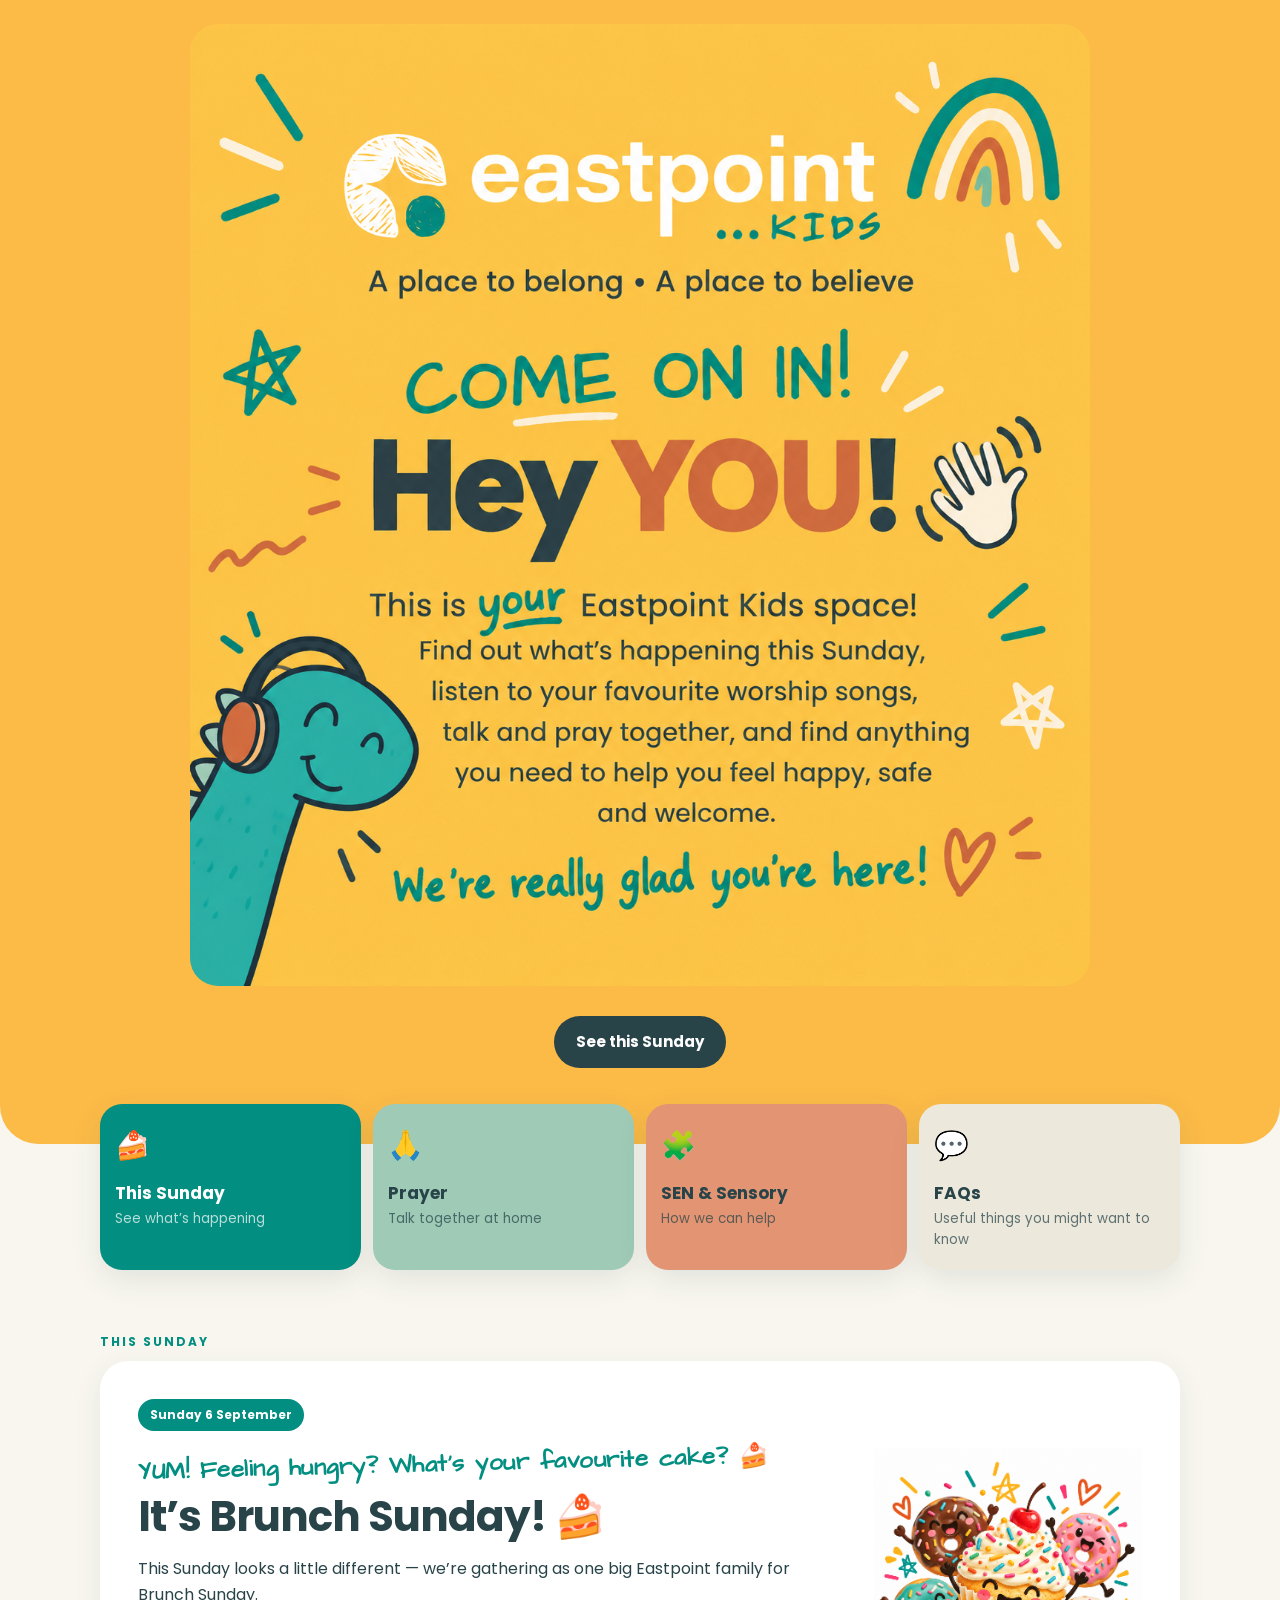
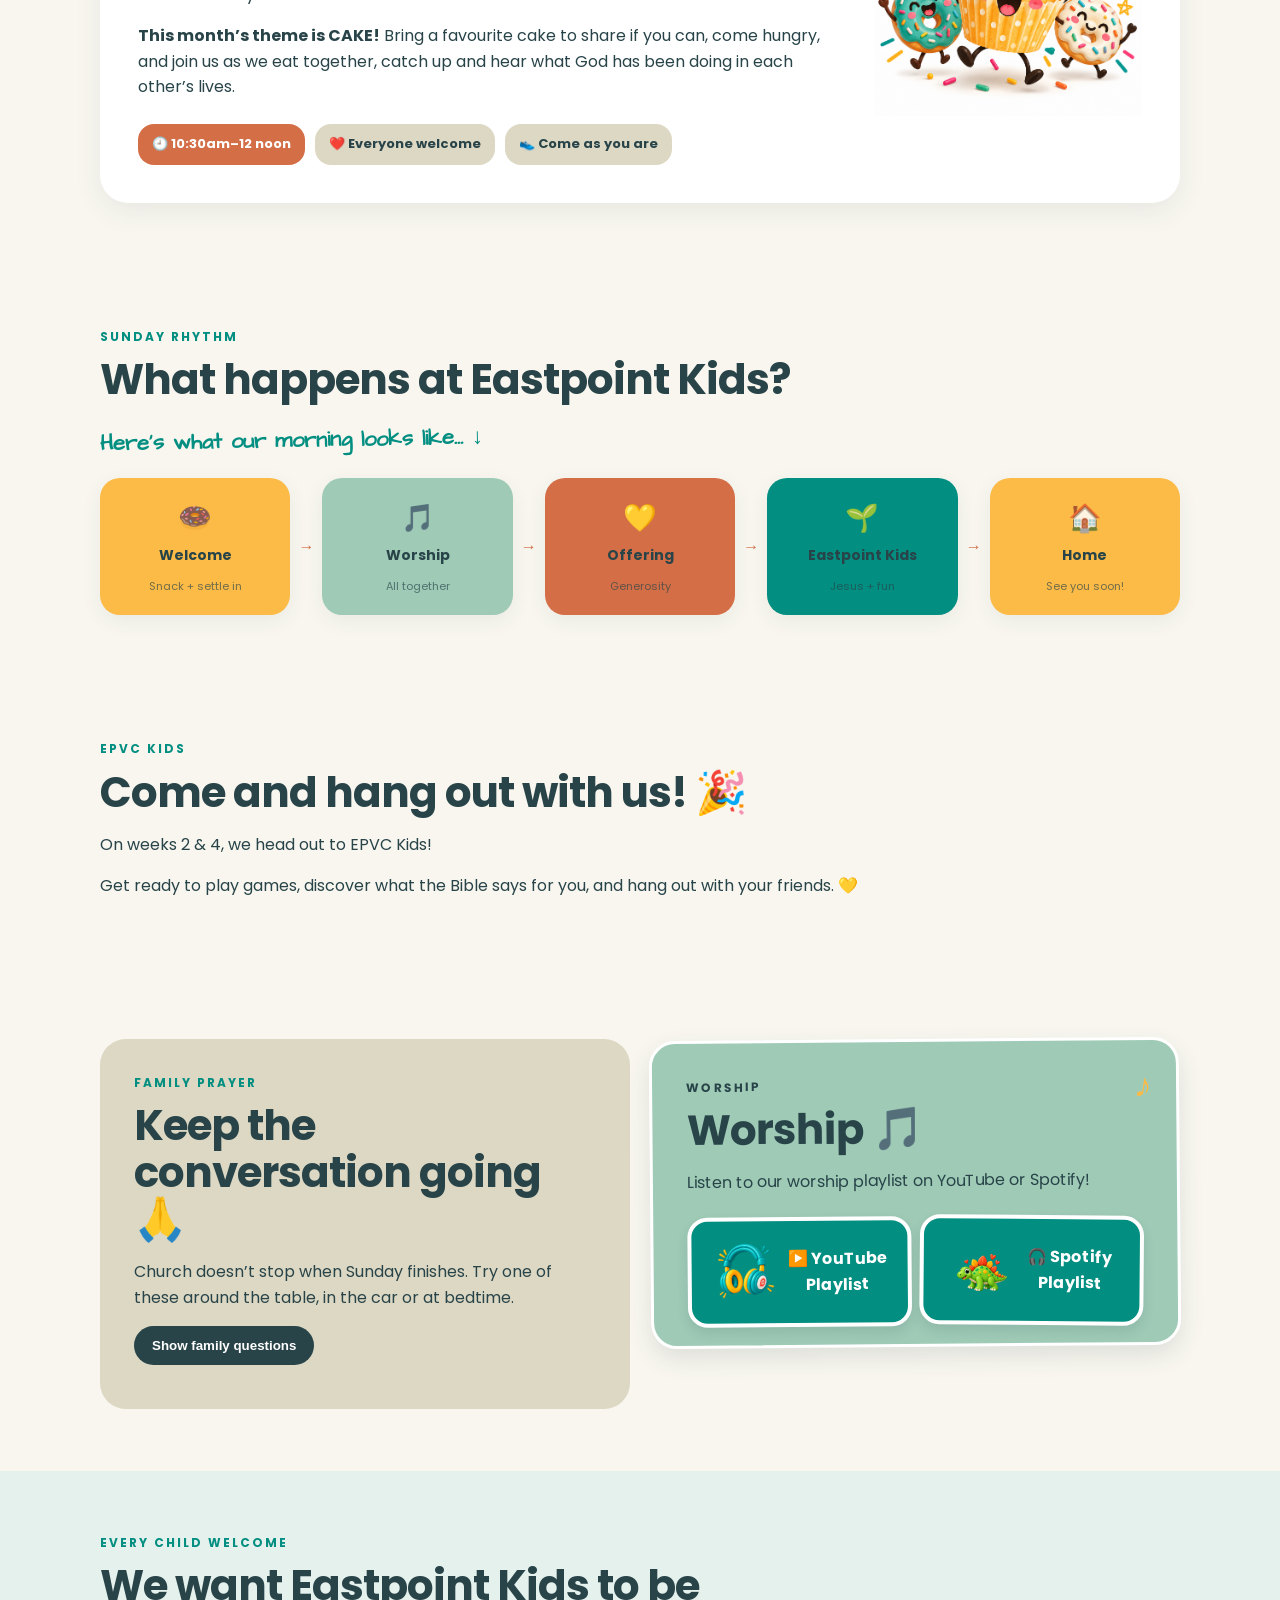
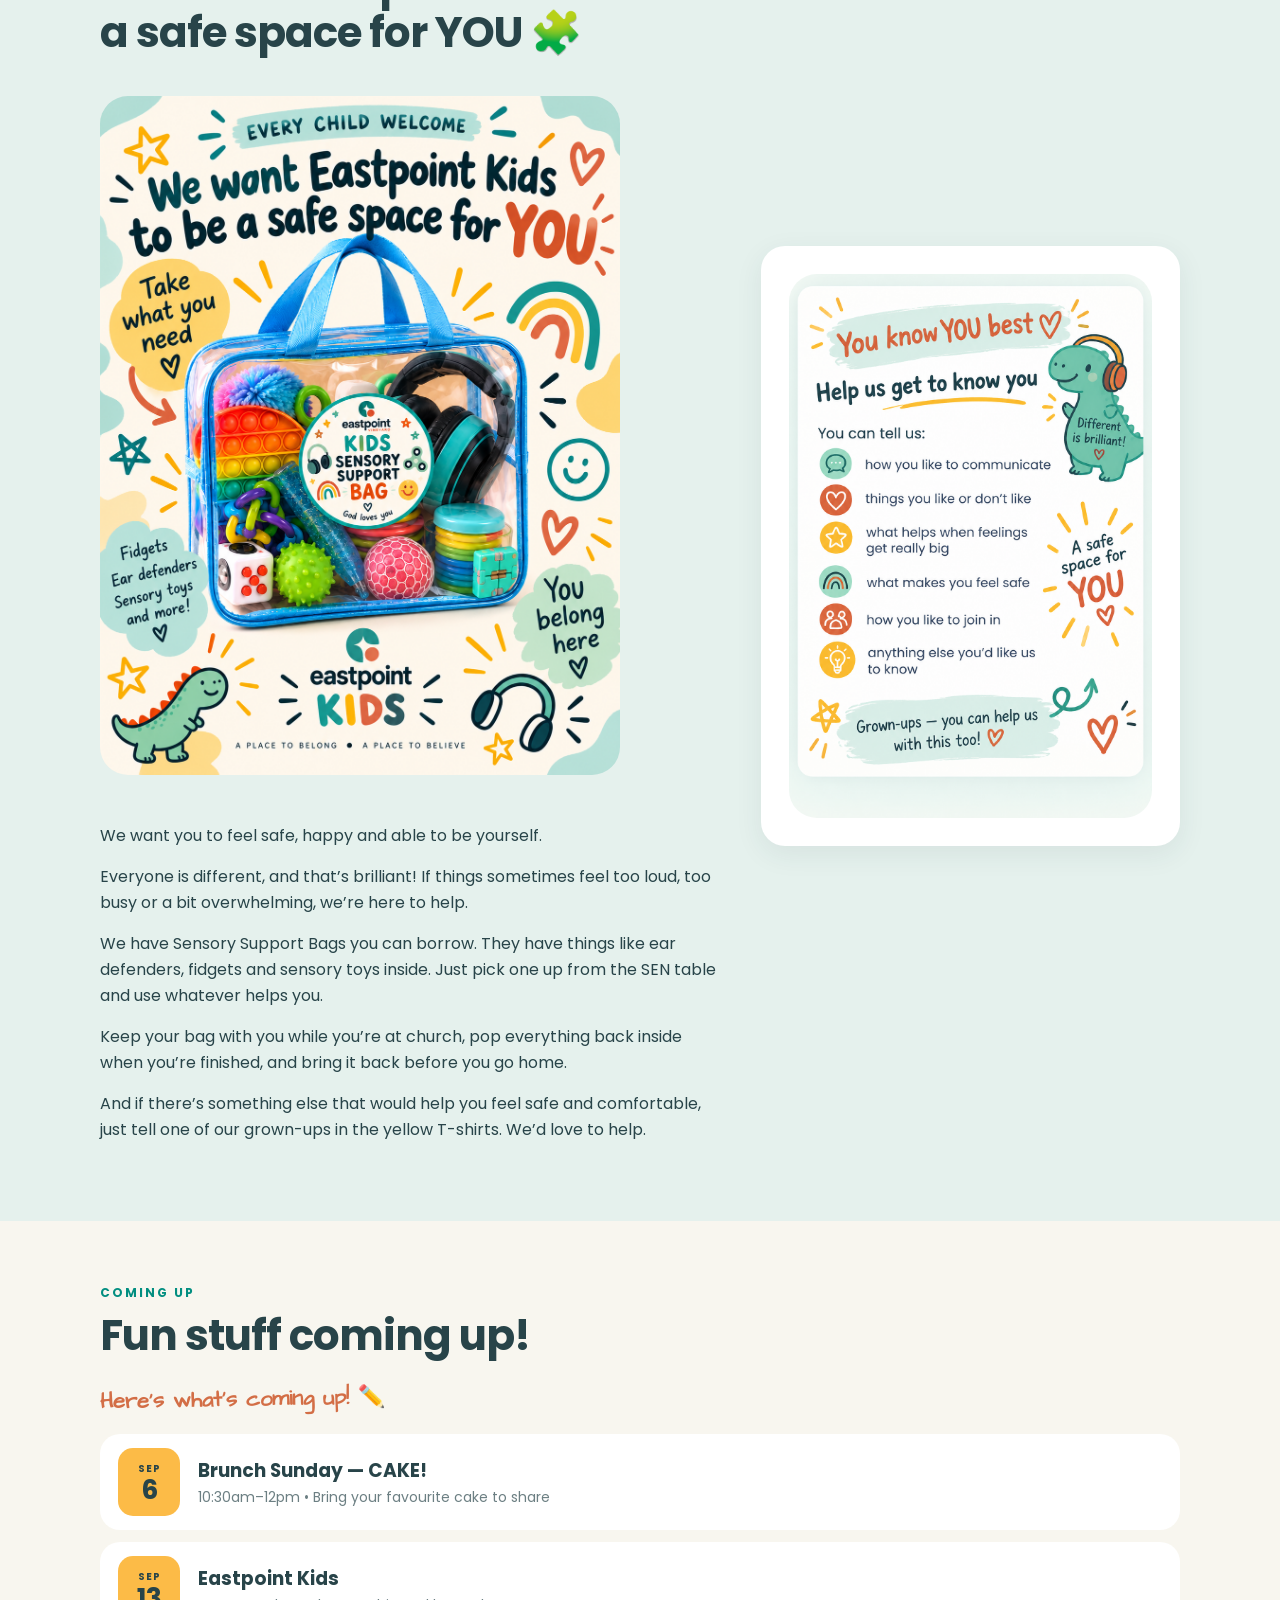
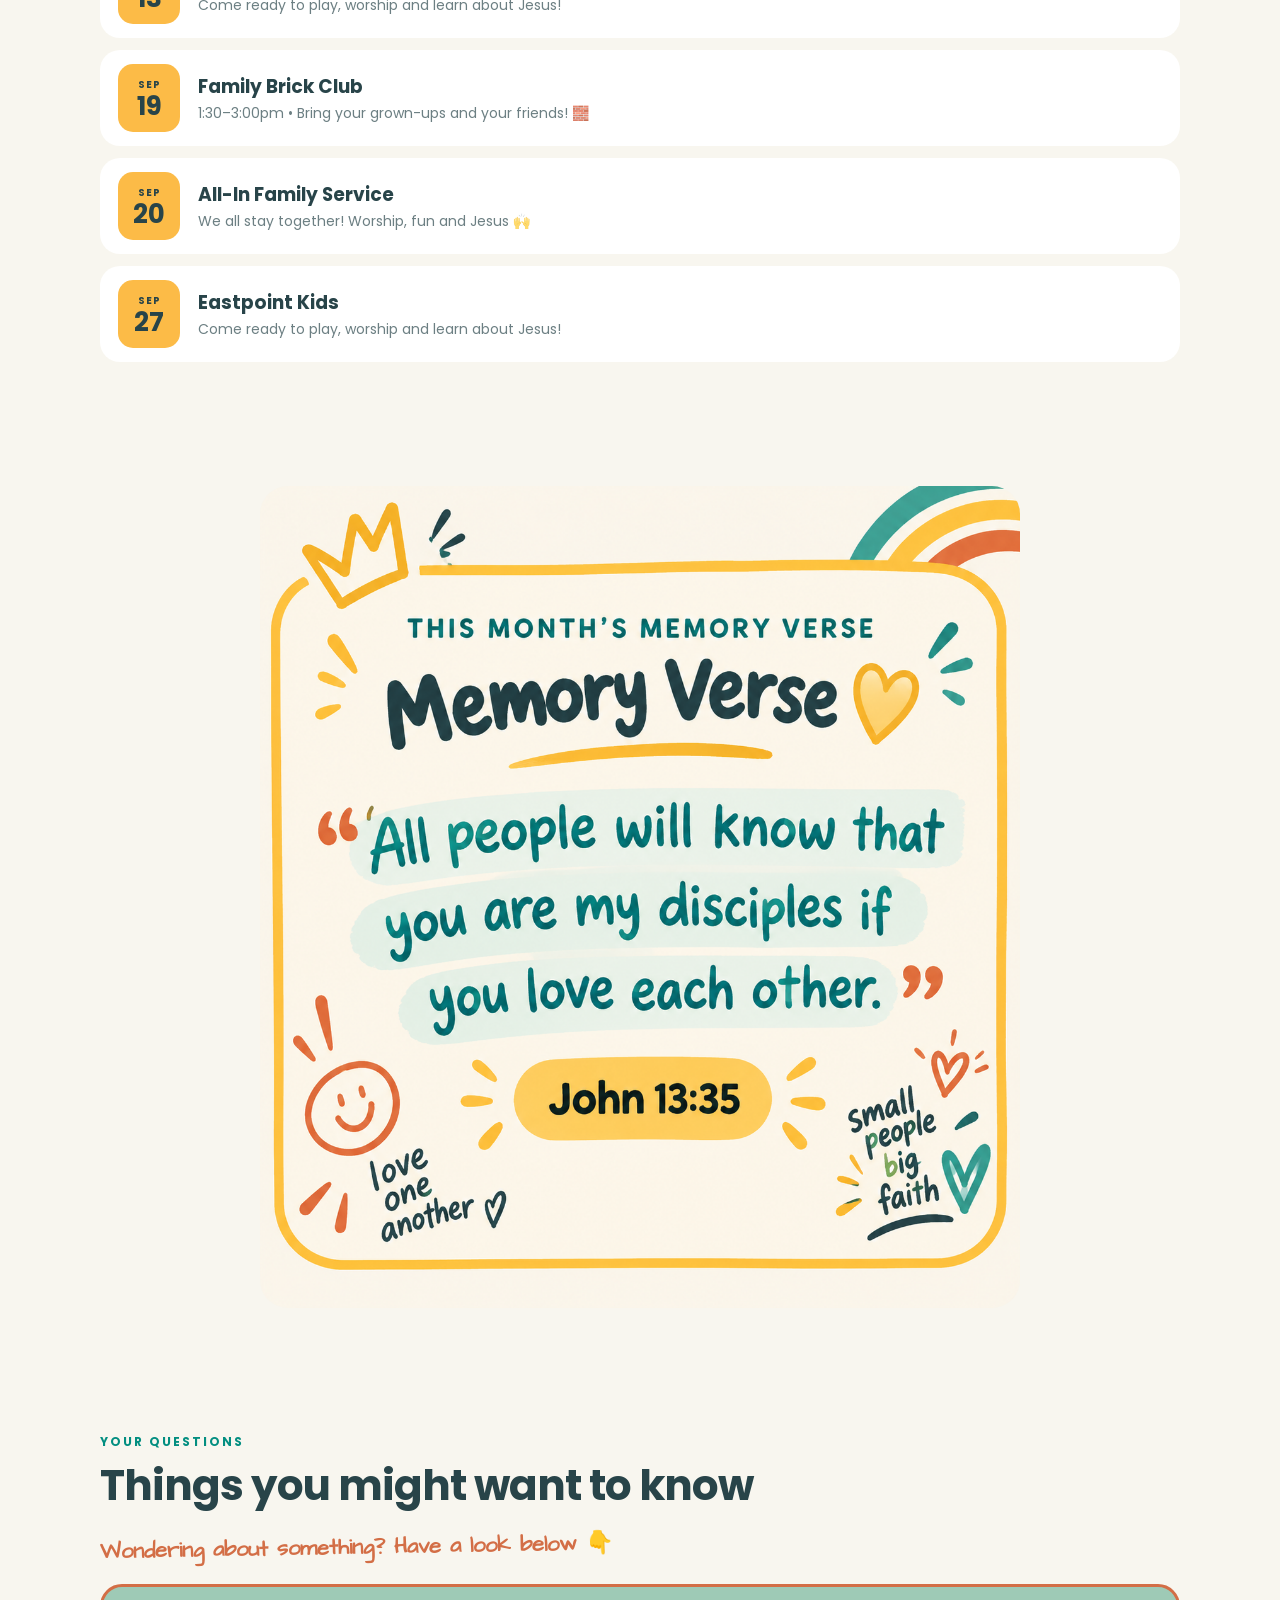
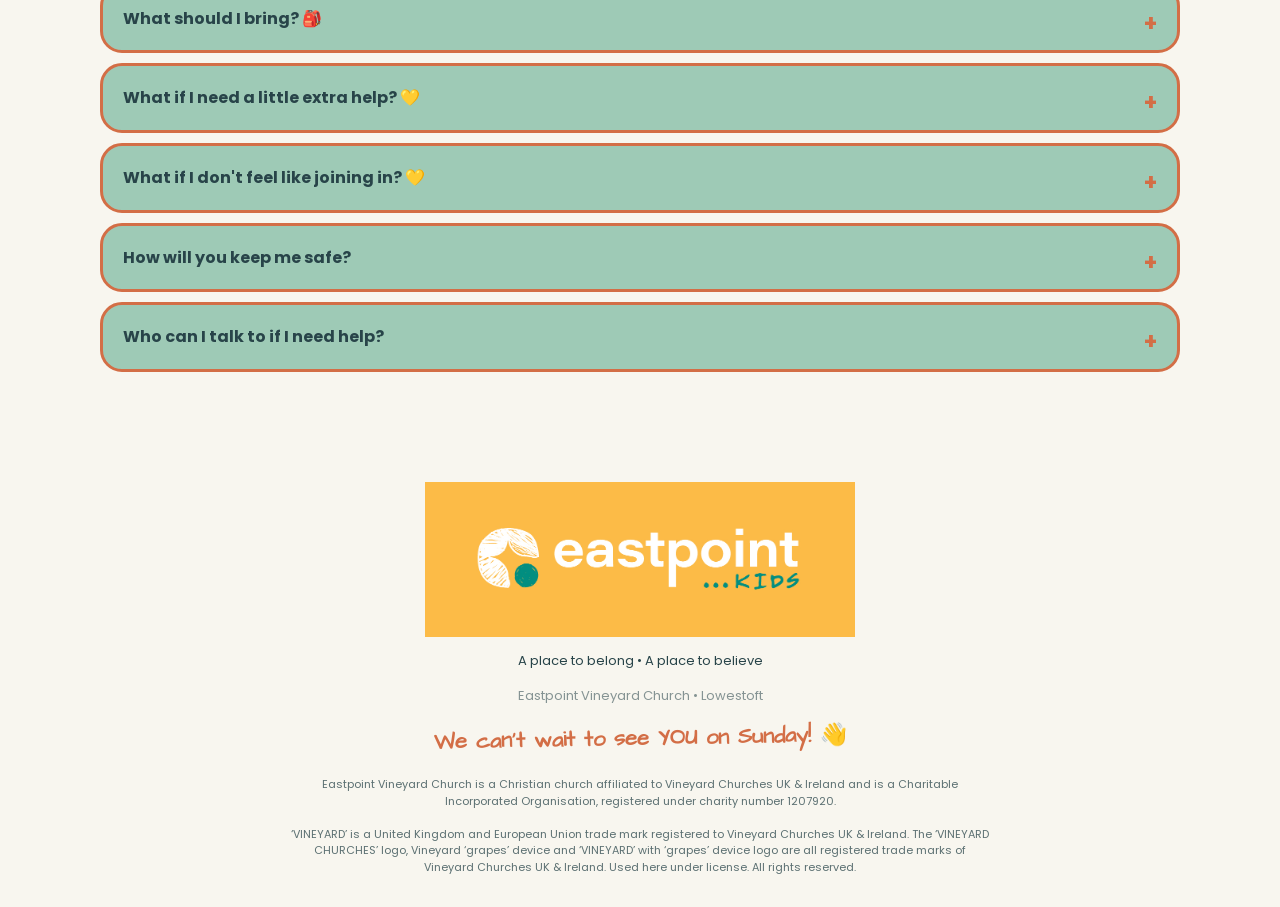
==== index.html @ dd9c4277 "Add EPVC Kids section to index.html Added a new section for EPVC Kids with details about activities." ====
<!DOCTYPE html>
<html lang="en">
<head>
  <meta charset="UTF-8">
  <meta name="viewport" content="width=device-width, initial-scale=1.0">
  <meta name="theme-color" content="#FCBB47">
  <title>Eastpoint Kids</title>
  <meta name="description" content="Eastpoint Kids family hub">
  <link rel="icon" href="eastpoint-kids-icon.jpg">
  <link rel="preconnect" href="https://fonts.googleapis.com">
  <link rel="preconnect" hxref="https://fonts.gstatic.com" crossorigin>
  <link href="https://fonts.googleapis.com/css2?family=Architects+Daughter&family=Poppins:wght@400;500;700&display=swap" rel="stylesheet">
  <link rel="stylesheet" href="styles.css">
</head>
<body>
<header class="hero">
 <img src="COME ON IN.png" alt="Welcome to Eastpoint Kids" style="width:100%; max-width:900px; height:auto; display:block; margin:0 auto 30px; border-radius:28px;">
   <div style="text-align:center;"> <a class="button primary" href="#this-sunday">See this Sunday</a></div>

</header>

<main>
  <section class="quick-links container">
  <a class="quick-card teal" href="#this-sunday"><span>🍰</span><strong>This Sunday</strong><small>See what’s happening</small></a>
  <a class="quick-card mint" href="#prayer"><span>🙏</span><strong>Prayer</strong><small>Talk together at home</small></a>
  <a class="quick-card terracotta" href="#sensory"><span>🧩</span><strong>SEN &amp; Sensory</strong><small>How we can help</small></a>
  <a class="quick-card linen" href="#faq"><span>💬</span><strong>FAQs</strong><small>Useful things you might want to know</small></a>
</section>

<section id="this-sunday" class="section container">
  <div class="eyebrow">THIS SUNDAY</div>
  <div class="feature-card">
    <div>
      <span class="pill">Sunday 6 September</span>
     <p class="brunch-scribble">YUM! Feeling hungry? What’s your favourite cake? 🍰</p>
      <h2>It’s Brunch Sunday! 🍰</h2>
      <p>This Sunday looks a little different — we’re gathering as one big Eastpoint family for Brunch Sunday.</p>
      <p><strong>This month’s theme is CAKE!</strong> Bring a favourite cake to share if you can, come hungry, and join us as we eat together, catch up and hear what God has been doing in each other’s lives.</p>
      <div class="info-strip">
       <div style="background:#D36E46;color:white;">🕘 <b>10:30am–12 noon</b></div>
        <div>❤️ <b>Everyone welcome</b></div>
        <div>👟 <b>Come as you are</b></div>
      </div>
    </div>
    <div class="cake-art"><img src="Fun Cupcakes.png" alt="Fun cupcakes and doughnuts" style="width:100%; max-width:500px; height:auto;"></div>
  </div>
</section>

<section class="section container">
  <div class="eyebrow">SUNDAY RHYTHM</div>
  <h2>What happens at Eastpoint Kids?</h2>
  <p class="rhythm-scribble">Here’s what our morning looks like… ↓</p>
  <div class="rhythm">
<div class="rhythm-item yellow">
      
      <span>🍩</span><b>Welcome</b><small>Snack + settle in</small></div>
    <div class="arrow">→</div>
    <div class="rhythm-item mint"><span>🎵</span><b>Worship</b><small>All together</small></div>
    <div class="arrow">→</div>
    <div class="rhythm-item terracotta"><span>💛</span><b>Offering</b><small>Generosity</small></div>
    <div class="arrow">→</div>
    <div class="rhythm-item teal"><span>🌱</span><b>Eastpoint Kids</b><small>Jesus + fun</small></div>
    <div class="arrow">→</div>
    <div class="rhythm-item yellow"><span>🏠</span><b>Home</b><small>See you soon!</small></div>
  </div>
</section>
<section class="section container">
  <div class="eyebrow">EPVC KIDS</div>
  <h2>Come and hang out with us! 🎉</h2>
  <p>On weeks 2 & 4, we head out to EPVC Kids!</p>
  <p>Get ready to play games, discover what the Bible says for you, and hang out with your friends. 💛</p>
</section>
<section id="prayer" class="section container two-col">
  <div class="panel prayer-panel">
    <div class="eyebrow">FAMILY PRAYER</div>
    <h2>Keep the conversation going 🙏</h2>
    <p>Church doesn’t stop when Sunday finishes. Try one of these around the table, in the car or at bedtime.</p>
    <button class="reveal-btn" data-target="prayerQuestions">Show family questions</button>
    <div id="prayerQuestions" class="reveal">
      <p>💬 What was your favourite part today?</p>
      <p>💬 What did you learn <strong style="color:#D36E46;">ABOUT JESUS</strong> today?</p>
     <p>💬 What do you think Jesus might be saying to <strong style="color:#D36E46;">YOU</strong>?</p>
      <p>💬 What would you like us to pray about together?</p>
    </div>
  </div>
  <div class="panel worship-panel playful-worship" style="align-self:start;">
    <div class="eyebrow dark-eyebrow">WORSHIP</div>
    <h2>Worship 🎵</h2>
  <p>Listen to our worship playlist on YouTube or Spotify!</p>
  <div class="playlist-buttons">
  <img src="ChatGPT Image Sep 3, 2026, 09_22_03 AM.png" class="playlist-character headphones-character" alt="">
<img src="ChatGPT Image Sep 3, 2026, 09_21_54 AM.png" class="playlist-character dinosaur-character" alt="">
    <a class="button secondary" href="https://youtube.com/playlist?list=PLYKr1P8RdxjU&si=896Sm_-QkLONZOH6" target="_blank" rel="noopener">▶️ YouTube Playlist</a>
    <a class="button secondary" href="https://open.spotify.com/playlist/5yABJp2foQwpVr4TD5zBdl?si=3AawkF4iTxW64giFjjnWLg&utm_source=copy-link&pi=TteLoa-aRGu03" target="_blank" rel="noopener">🎧 Spotify Playlist</a>
  </div>
</div>
</section>

<section id="sensory" class="section sensory-section">
  <div class="container sensory-grid">
    <div>
      <div class="eyebrow">EVERY CHILD WELCOME</div>
     <h2>We want Eastpoint Kids to be a safe space for YOU 🧩</h2>
      <img src="sen-bag.png.png" alt="Eastpoint Kids Sensory Support Bag" style="width:100%; max-width:520px; border-radius:28px; margin:24px auto;">
  <p>We want you to feel safe, happy and able to be yourself.</p>


<p>Everyone is different, and that’s brilliant! If things sometimes feel too loud, too busy or a bit overwhelming, we’re here to help.</p>

<p>We have Sensory Support Bags you can borrow. They have things like ear defenders, fidgets and sensory toys inside. Just pick one up from the SEN table and use whatever helps you.</p>

<p>Keep your bag with you while you’re at church, pop everything back inside when you’re finished, and bring it back before you go home.</p>

<p>And if there’s something else that would help you feel safe and comfortable, just tell one of our grown-ups in the yellow T-shirts. We’d love to help.</p>
    </div>
   <div class="sensory-card">
  <img src="You know YOU best.png" alt="You know YOU best - help us get to know you" style="width:100%; height:auto; display:block; border-radius:28px;">
</div>
  </div>
</section>

<section class="section container">
  <div class="eyebrow">COMING UP</div>
  <h2>Fun stuff coming up! </h2>
 <p style="font-family:'Architects Daughter',cursive;font-size:22px;font-weight:600;color:#D36E46;margin:4px 0 24px;transform:rotate(-1deg);">Here's what's coming up! ✏️</p>
  <div class="event-list">
    <article class="event"><div class="datebox"><span>SEP</span><b>6</b></div><div><h3>Brunch Sunday — CAKE!</h3><p>10:30am–12pm • Bring your favourite cake to share</p></div></article>
    <article class="event"><div class="datebox"><span>SEP</span><b>13</b></div><div><h3>Eastpoint Kids</h3><p>Come ready to play, worship and learn about Jesus!</p></div></article>
    <article class="event"><div class="datebox"><span>SEP</span><b>19</b></div><div><h3>Family Brick Club</h3><p>1:30–3:00pm • Bring your grown-ups and your friends! 🧱</p></div></article>
    <article class="event"><div class="datebox"><span>SEP</span><b>20</b></div><div><h3>All-In Family Service</h3><p>We all stay together! Worship, fun and Jesus 🙌</p></div></article>
    <article class="event"><div class="datebox"><span>SEP</span><b>27</b></div><div><h3>Eastpoint Kids</h3><p>Come ready to play, worship and learn about Jesus!</p></div></article>
  </div>
</section>


 <section class="section container" style="text-align:center;">
  <img src="memory verse.png"
       alt="This month's memory verse - John 13:35"
       style="width:100%; max-width:760px; height:auto; display:block; margin:0 auto; border-radius:28px;">
</section>

  <section id="faq" class="section container">
  <div class="eyebrow">YOUR QUESTIONS</div>
  <h2>Things you might want to know</h2>
    <p class="faq-scribble">Wondering about something? Have a look below 👇</p>
  <div class="faq">
<details><summary>What should I bring? 🎒</summary><div><p>Bring a named water bottle if you have one — and most importantly, bring YOU! 💛 You don’t need anything special. We have sensory things you can use if they help you.</p></div></details>
    <details><summary>What if I need a little extra help? 💛</summary><div><p>Just tell us! We want to get to know YOU — what helps you, what makes things harder, how you like to communicate, and when you might need a break. We’ll do our best to help you feel safe and comfortable. 💛</p></div></details>
    <details><summary>What if I don't feel like joining in? 💛</summary><div><p>That’s completely okay! You can take your time. You don’t have to join in with everything. We’ll help you find a way to be part of Eastpoint Kids that feels comfortable for you. 💛</p></p></div></details>
    <details><summary>How will you keep me safe?</summary><div><p>Our Eastpoint Kids grown-ups are here to help keep you safe. They are all DBS checked, and there is always a trained First Aider at church. If anything makes you worried, uncomfortable or unsafe, you can always tell one of the adults in a Yellow Tshirt - they're our special helpers on sundays. 💛</p></p><p><a href="https://docs.google.com/forms/d/1cnL2tYZOAirOJgcnJZjFGgRd61YNBHRmmNqfSUxBRIs/viewform" target="_blank" rel="noopener"><strong>Report a safeguarding concern →</strong></a></p></div></details>
    <details><summary>Who can I talk to if I need help?</summary><div><p>You can talk to any of our Eastpoint Kids grown-ups in a yellow T-shirt. 💛 You can also talk to Michelle or Joy. If you’re worried about something, need some help, or just have a question, you can always tell us.</p></p></div></details>

  </div>
</section>
</main>

<footer>
  <div class="container footer-inner">
    <img class="footer-logo" src="eastpoint-kids-logo.jpg" alt="Eastpoint Kids">
    <p>A place to belong • A place to believe</p>
    <p class="tiny">Eastpoint Vineyard Church • Lowestoft</p>
    <p style="font-family:'Architects Daughter',cursive;font-size:22px;font-weight:600;color:#D36E46;margin:14px 0 0;transform:rotate(-1deg);">We can't wait to see YOU on Sunday! 👋</p>
    <p style="font-size:11px; line-height:1.5; opacity:0.75; max-width:700px; margin:20px auto 0; text-align:center;">
Eastpoint Vineyard Church is a Christian church affiliated to Vineyard Churches UK &amp; Ireland and is a Charitable Incorporated Organisation, registered under charity number 1207920.<br><br>
‘VINEYARD’ is a United Kingdom and European Union trade mark registered to Vineyard Churches UK &amp; Ireland. The ‘VINEYARD CHURCHES’ logo, Vineyard ‘grapes’ device and ‘VINEYARD’ with ‘grapes’ device logo are all registered trade marks of Vineyard Churches UK &amp; Ireland. Used here under license. All rights reserved.
</p>
  </div>
</footer>

<script src="script.js"></script>
</body>
</html>
---- styles.css ----
@import url('https://fonts.googleapis.com/css2?family=Architects+Daughter&family=Poppins:wght@400;500;600;700&display=swap');
:root{--charcoal:#284449;--teal:#028E80;--mint:#9ECAB6;--terracotta:#D36E46;--linen:#DDD8C3;--yellow:#FCBB47;--cream:#F8F6EF;--white:#fff}
*{box-sizing:border-box}html{scroll-behavior:smooth}
body{margin:0;font-family:"Poppins",Arial,sans-serif;color:var(--charcoal);background:var(--cream);line-height:1.6}
.container{width:min(1080px,calc(100% - 34px));margin:auto}
.hero{background:var(--yellow);padding:24px 0 76px;border-radius:0 0 38px 38px}
.hero-inner{text-align:center}.official-logo{display:block;width:min(570px,92%);margin:0 auto 2px}
.tagline{font-size:14px;margin:2px 0 22px}h1,h2,h3{font-weight:700}h1{font-size:clamp(38px,8vw,64px);letter-spacing:-2px;line-height:1;margin:0 0 16px}h2{font-size:clamp(28px,5vw,42px);letter-spacing:-1px;line-height:1.12;margin:0 0 16px}
.intro{max-width:690px;margin:0 auto 26px;font-size:17px}.button{display:inline-block;text-decoration:none;border:0;cursor:pointer;border-radius:999px;padding:14px 22px;font-weight:700;font-size:15px}
.primary,.secondary{background:var(--charcoal);color:white}
.quick-links{margin-top:-40px;position:relative;z-index:3;display:grid;grid-template-columns:repeat(4,1fr);gap:12px}
.quick-card{color:var(--charcoal);text-decoration:none;border-radius:22px;padding:20px 15px;box-shadow:0 10px 30px rgba(40,68,73,.10);display:flex;flex-direction:column;min-height:142px}
.quick-card span{font-size:28px}.quick-card strong{font-size:17px;margin-top:12px}.quick-card small{opacity:.72}
.teal{background:var(--teal);color:white}
.yellow{background:var(--yellow)}.mint{background:var(--mint)}.terracotta{background:#E39573}.linen{background:#ECE8DC}
.section{padding:62px 0}.eyebrow{color:var(--teal);font-size:12px;font-weight:700;letter-spacing:2px;margin-bottom:10px}.dark-eyebrow{color:var(--charcoal)}
.feature-card{border-radius:28px;padding:38px;display:grid;grid-template-columns:1.45fr .55fr;gap:30px;background:white;box-shadow:0 8px 28px rgba(40,68,73,.08)}
.pill{display:inline-block;background:var(--teal);color:white;padding:6px 12px;border-radius:999px;font-size:12px;font-weight:700;margin-bottom:14px}
.info-strip{display:flex;flex-wrap:wrap;gap:10px;margin-top:24px}.info-strip div{background:var(--linen);border-radius:16px;padding:10px 14px;font-size:13px}.cake-art{font-size:150px;display:flex;align-items:center;justify-content:center}
.info-strip div.terracotta{background:var(--terracotta);color:white}
.rhythm{display:flex;align-items:stretch;justify-content:space-between;gap:8px}.rhythm-item{background:white;border-radius:20px;padding:18px 10px;text-align:center;flex:1;box-shadow:0 6px 20px rgba(40,68,73,.07)}
.rhythm .rhythm-item.teal{background:#028E80 !important;color:#284449 !important}
.rhythm .rhythm-item.linen b,.rhythm .rhythm-item.linen small{color:#284449 !important}
.rhythm-item span{font-size:27px;display:block}.rhythm-item b{display:block;font-size:14px;margin:5px 0}.rhythm-item small{font-size:11px;opacity:.65}.arrow{display:flex;align-items:center;color:var(--terracotta);font-weight:700}
.two-col{display:grid;grid-template-columns:1fr 1fr;gap:20px}.panel{border-radius:26px;padding:34px}.prayer-panel{background:var(--linen)}.worship-panel{background:var(--yellow)}
.reveal-btn{border:0;background:var(--charcoal);color:white;border-radius:999px;padding:12px 18px;font-weight:700}.reveal{max-height:0;overflow:hidden;transition:max-height .35s ease;margin-top:10px}.reveal.open{max-height:500px}
.sensory-section{background:#e5f1ed}.sensory-grid{display:grid;grid-template-columns:1.2fr .8fr;gap:32px;align-items:center}.sensory-card{background:white;border-radius:24px;padding:28px;box-shadow:0 8px 28px rgba(40,68,73,.08)}
.event-list{display:grid;gap:12px}.event{display:flex;align-items:center;gap:18px;background:white;border-radius:20px;padding:14px 18px}.event h3,.event p{margin:0}.event p{opacity:.68;font-size:14px}
.datebox{width:62px;min-width:62px;height:68px;background:var(--yellow);border-radius:15px;display:flex;flex-direction:column;align-items:center;justify-content:center}.datebox span{font-size:10px;letter-spacing:1px;font-weight:700}.datebox b{font-size:26px;line-height:1}
.faq{display:grid;gap:10px}details{background:white;border-radius:18px;padding:0 20px}summary{cursor:pointer;font-weight:700;padding:19px 0;list-style:none}summary::-webkit-details-marker{display:none}summary:after{content:"+";float:right;color:var(--terracotta);font-size:22px}details[open] summary:after{content:"–"}details>div{padding:0 0 18px;opacity:.82}
.faq details{background:#9ECAB6 !important;border:3px solid #D36E46 !important;border-radius:22px !important;overflow:hidden}
footer{padding:48px 0 32px;text-align:center}.footer-logo{width:min(430px,86%);display:block;margin:auto}footer p{margin:14px 0 0;font-size:13px}.tiny{opacity:.55}
@media(max-width:760px){
.official-logo{width:100%}
.quick-links{grid-template-columns:1fr 1fr}
.feature-card{grid-template-columns:1fr;padding:28px}
.cake-art{font-size:88px}
.rhythm{display:flex;flex-direction:column;align-items:stretch;gap:8px;overflow:visible;padding-bottom:0}
.rhythm-item{min-width:0;width:100%;padding:16px 18px;display:grid;grid-template-columns:52px 1fr;grid-template-rows:auto auto;text-align:left;align-items:center}
.rhythm-item span{grid-row:1/3;font-size:30px;text-align:center}
.rhythm-item b{margin:0;font-size:16px}
.rhythm-item small{font-size:12px}
.arrow{justify-content:center;transform:rotate(90deg);height:22px;font-size:22px}
.two-col,.sensory-grid{grid-template-columns:1fr}
.section{padding:48px 0}
}

.playlist-buttons{display:flex;flex-wrap:wrap;gap:10px;align-items:center}
@media(max-width:760px){.playlist-buttons{flex-direction:column;align-items:stretch}.playlist-buttons .button{text-align:center}}
.hero-scribble {
  font-family: "Architects Daughter", cursive;
  font-size: 26px;
  font-weight: 600;
  color: #028E80;
  margin: 18px 0 0;
  transform: rotate(-2deg);
  display: inline-block;
  letter-spacing: 1px;
}

.waving-hand {
  display: inline-block;
  animation: wave 2s ease-in-out infinite;
  transform-origin: 70% 70%;
}

@keyframes wave {
  0%, 100% { transform: rotate(0deg); }
  20% { transform: rotate(14deg); }
  40% { transform: rotate(-8deg); }
  60% { transform: rotate(14deg); }
  80% { transform: rotate(-4deg); }
}


.hero-doodles {
  display: flex;
  justify-content: center;
  align-items: center;
  gap: 28px;
  margin: -2px 0 2px;
  font-family: "Architects Daughter", cursive;
  font-size: 24px;
  font-weight: 600;
}

.hero-doodles span:nth-child(1) {
  color: #D36E46;
  transform: rotate(-12deg);
}

.hero-doodles span:nth-child(2) {
  color: #028E80;
  font-size: 32px;
  transform: rotate(5deg);
}

.hero-doodles span:nth-child(3) {
  color: #284449;
  font-size: 30px;
}

.hero-doodles span:nth-child(4) {
  color: #D36E46;
  transform: rotate(12deg);
}



.brunch-scribble {
  display: inline-block;
  font-family: "Architects Daughter", cursive;
  font-size: 24px;
  font-weight: 600;
  color: #028E80;
  margin: 0 0 10px;
  transform: rotate(-1.5deg);
  letter-spacing: 0.5px;
}

.rhythm-scribble {
  display: inline-block;
  font-family: "Architects Daughter", cursive;
  font-size: 22px;
  font-weight: 600;
  color: #028E80;
  margin: 4px 0 20px;
  transform: rotate(-1deg);
}

.rhythm .rhythm-item:nth-child(1) {
  background: var(--yellow);
}
.rhythm .rhythm-item:nth-child(3) {
  background: var(--mint);
}
.rhythm .rhythm-item:nth-child(5) {
  background: var(--terracotta);
}
.rhythm .rhythm-item:nth-child(7) {
  background: var(--linen);
}
.rhythm .rhythm-item:nth-child(9) {
  background: var(--yellow);
}

.question-highlight {
  color: #D36E46;
  font-weight: 700;
}

.sen-scribble{
  font-family:'Architects Daughter',cursive;
  font-size:22px;
  font-weight:600;
  color:#D36E46;
  margin:28px 0 12px;
  transform:rotate(-1deg);
}

.dates-scribble{
  font-family:'Architects Daughter',cursive;
  font-size:22px;
  font-weight:600;
  color:#D36E46;
  margin:4px 0 24px;
  transform:rotate(-1deg);
}

.faq-scribble{
  font-family:'Architects Daughter',cursive;
  font-size:22px;
  font-weight:600;
  color:#D36E46;
  margin:4px 0 24px;
  transform:rotate(-1deg);
}

.footer-scribble {
  font-family: 'Architects Daughter', cursive;
  font-size: 20px;
  font-weight: 600;
  color: #FCBB47;
  margin: 14px 0 0;
  transform: rotate(-1deg);
}

.rhythm .rhythm-item.teal{background:#028E80 !important;color:#284449 !important}
.prayer-panel strong{color:#D36E46 !important}

.playful-worship{
  background:#9ECAB6 !important;
  border:3px solid #ffffff;
  border-radius:26px;
  box-shadow:0 10px 24px rgba(40,68,73,.12);
  transform:rotate(-0.5deg);
  padding-bottom: 18px !important;
}

.playful-worship::before{
  content:"♪";
  position:absolute;
  top:18px;
  right:24px;
  font-size:34px;
  color:#FCBB47;
  transform:rotate(10deg);
}

.playful-worship{
  position:relative;
}
.playful-worship .playlist-buttons{
  display:grid;
  grid-template-columns:1fr 1fr;
  gap:8px;
  margin-top:22px;
  margin-left:0px;
  margin-right:0px;
  width:auto;
}


.playful-worship .playlist-buttons a{
  min-height:110px;
  box-sizing:border-box;
  min-width:0;
  background:#028E80 !important;
  border:4px solid white;
  border-radius:20px;
  display:flex;
  align-items:center;
  justify-content:center;
  text-align:center;
  white-space:normal;
  font-size:16px;
  padding:18px 4px;
  box-shadow:0 6px 12px rgba(40,68,73,.12);
}

.playful-worship .playlist-buttons a:first-child{
  transform:rotate(-1deg);
}

.playful-worship .playlist-buttons a:last-child{
  transform:rotate(1deg);
}
.playlist-character{
  width:120px;
  height:auto;
  object-fit:contain;
  display:block;
  margin:0 auto 10px auto;
}
.headphones-character{
  transform:rotate(-8deg);
}

.playful-worship .playlist-buttons{
  position:relative;
}

.playful-worship .playlist-character{
  position:absolute;
  width:105px;
  height:auto;
  z-index:2;
  pointer-events:none;
  margin:0;
}

.playful-worship .headphones-character{
  width:60px;
  left:6%;
  top:48%;
  transform:translateY(-50%) rotate(-6deg);
}

.playful-worship .dinosaur-character{
  width:60px;
  left:58%;
  top:52%;
  transform:translateY(-50%) rotate(3deg);
}

.playful-worship .playlist-buttons a{
  padding-left:80px;
}
.grown-ups-note {
  font-size: 0.85em;
  opacity: 0.75;
  margin-top: 24px;
}

@media (max-width: 600px) {
  .playful-worship {
    padding: 12px 16px;
  }

  .playful-worship .playlist-buttons {
    gap: 8px;
  }
  .playful-worship .playlist-buttons a {
    min-height: 90px;
    padding-top: 10px;
    padding-bottom: 10px;
    box-sizing: border-box;
}

  @media (max-width: 600px) {
  .rhythm-item {
    width: calc(100% - 32px);
    margin-left: auto;
    margin-right: auto;
    box-sizing: border-box;
  }

  .playful-worship .headphones-character {
    width: 50px;
  }

  .playful-worship .dinosaur-character {
    width: 54px;
  }
  /* Make Prayer & Worship the same width as the Home box */
.playful-worship,
.prayer-panel {
    width: calc(100% - 96px);
    margin: 0 auto;
    box-sizing: border-box;
    border-radius: 28px;
}

/* Prayer card */
.prayer-panel {
    padding: 26px 20px;
}

/* Worship card */
.playful-worship {
    padding: 22px 20px;
}

/* Smaller YouTube & Spotify cards */
.playful-worship .playlist-buttons {
    gap: 10px;
}

.playful-worship .playlist-buttons a {
    min-height: 96px;
    padding: 10px 8px 10px 40px;
    border-radius: 20px;
    flex: 1;
}

/* Smaller characters */
.playful-worship .headphones-character,
.playful-worship .dinosaur-character {
    width: 32px;
}

/* Smaller text inside the playlist cards */
.playful-worship .playlist-buttons strong {
    font-size: 1rem;
}
}
@media (max-width: 600px) {
  .rhythm-item {
    width: calc(100% - 32px);
    margin-left: auto;
    margin-right: auto;
    box-sizing: border-box;
  }
}
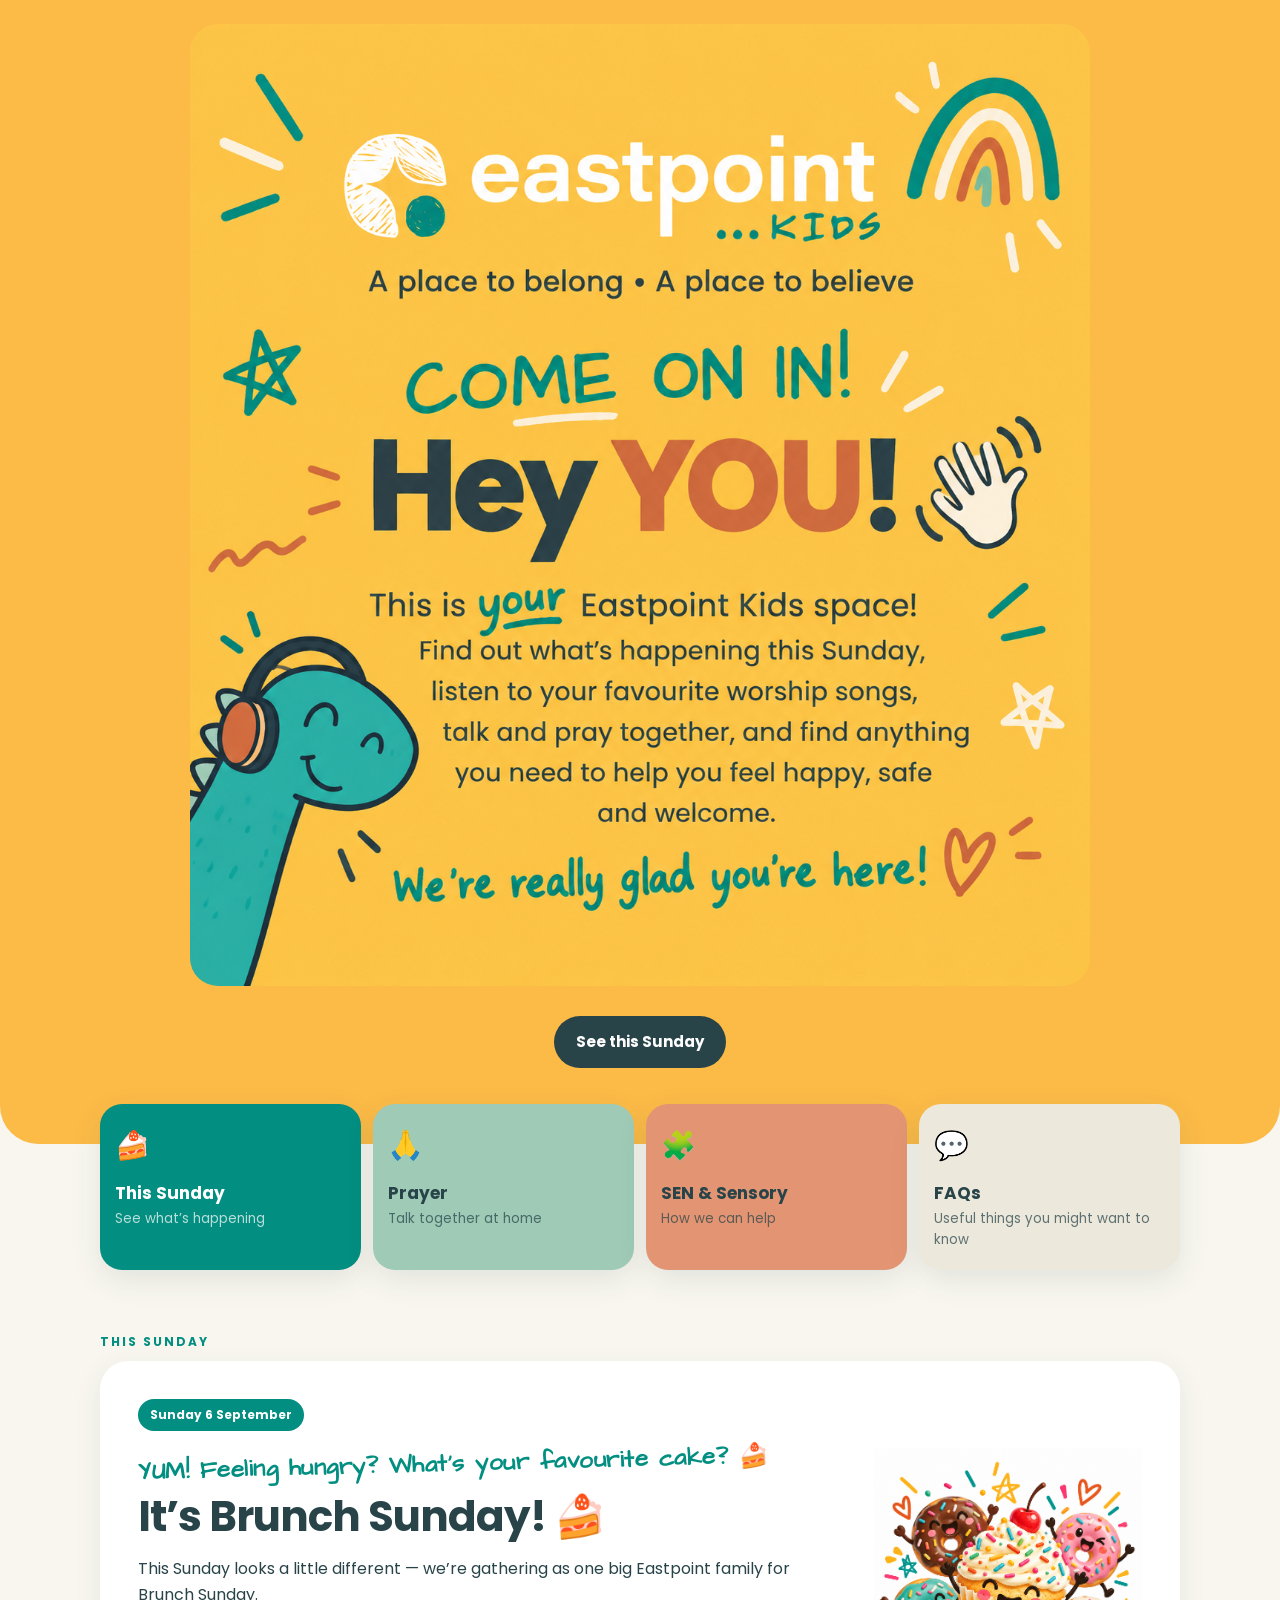
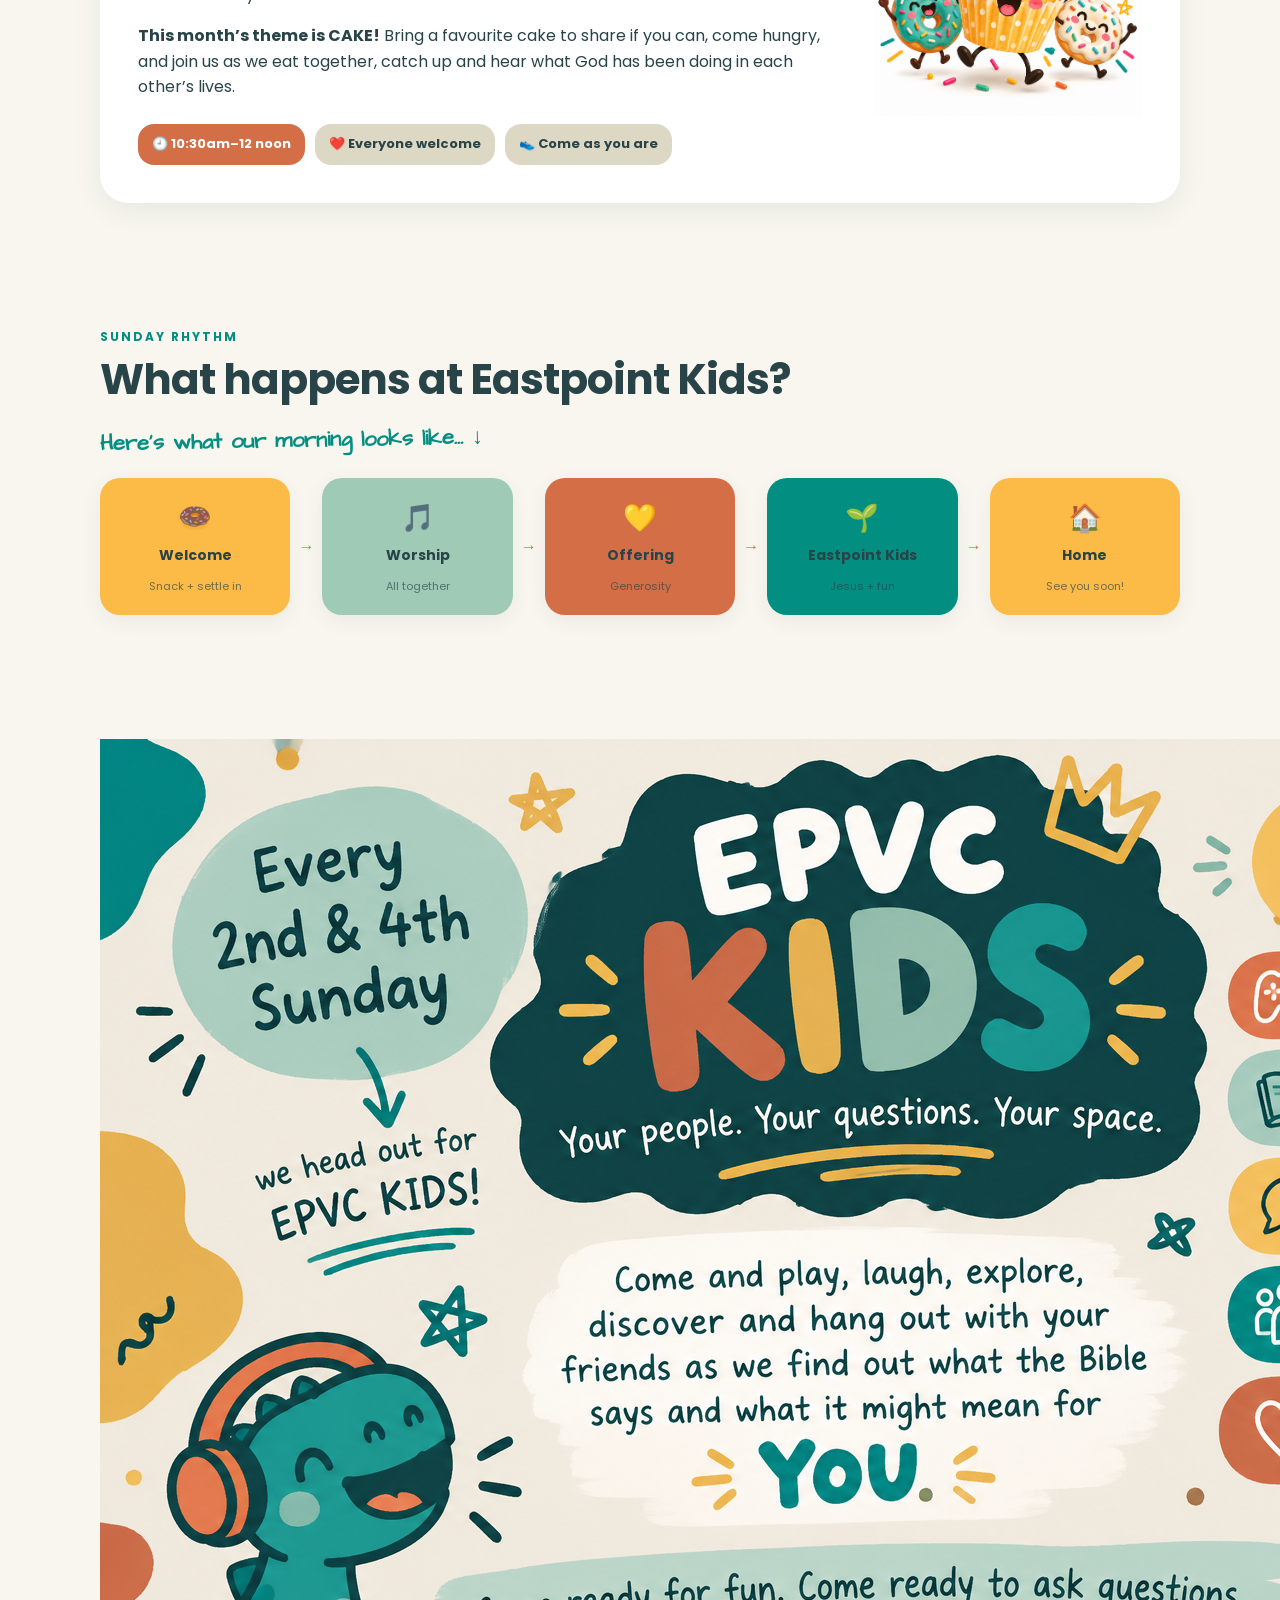
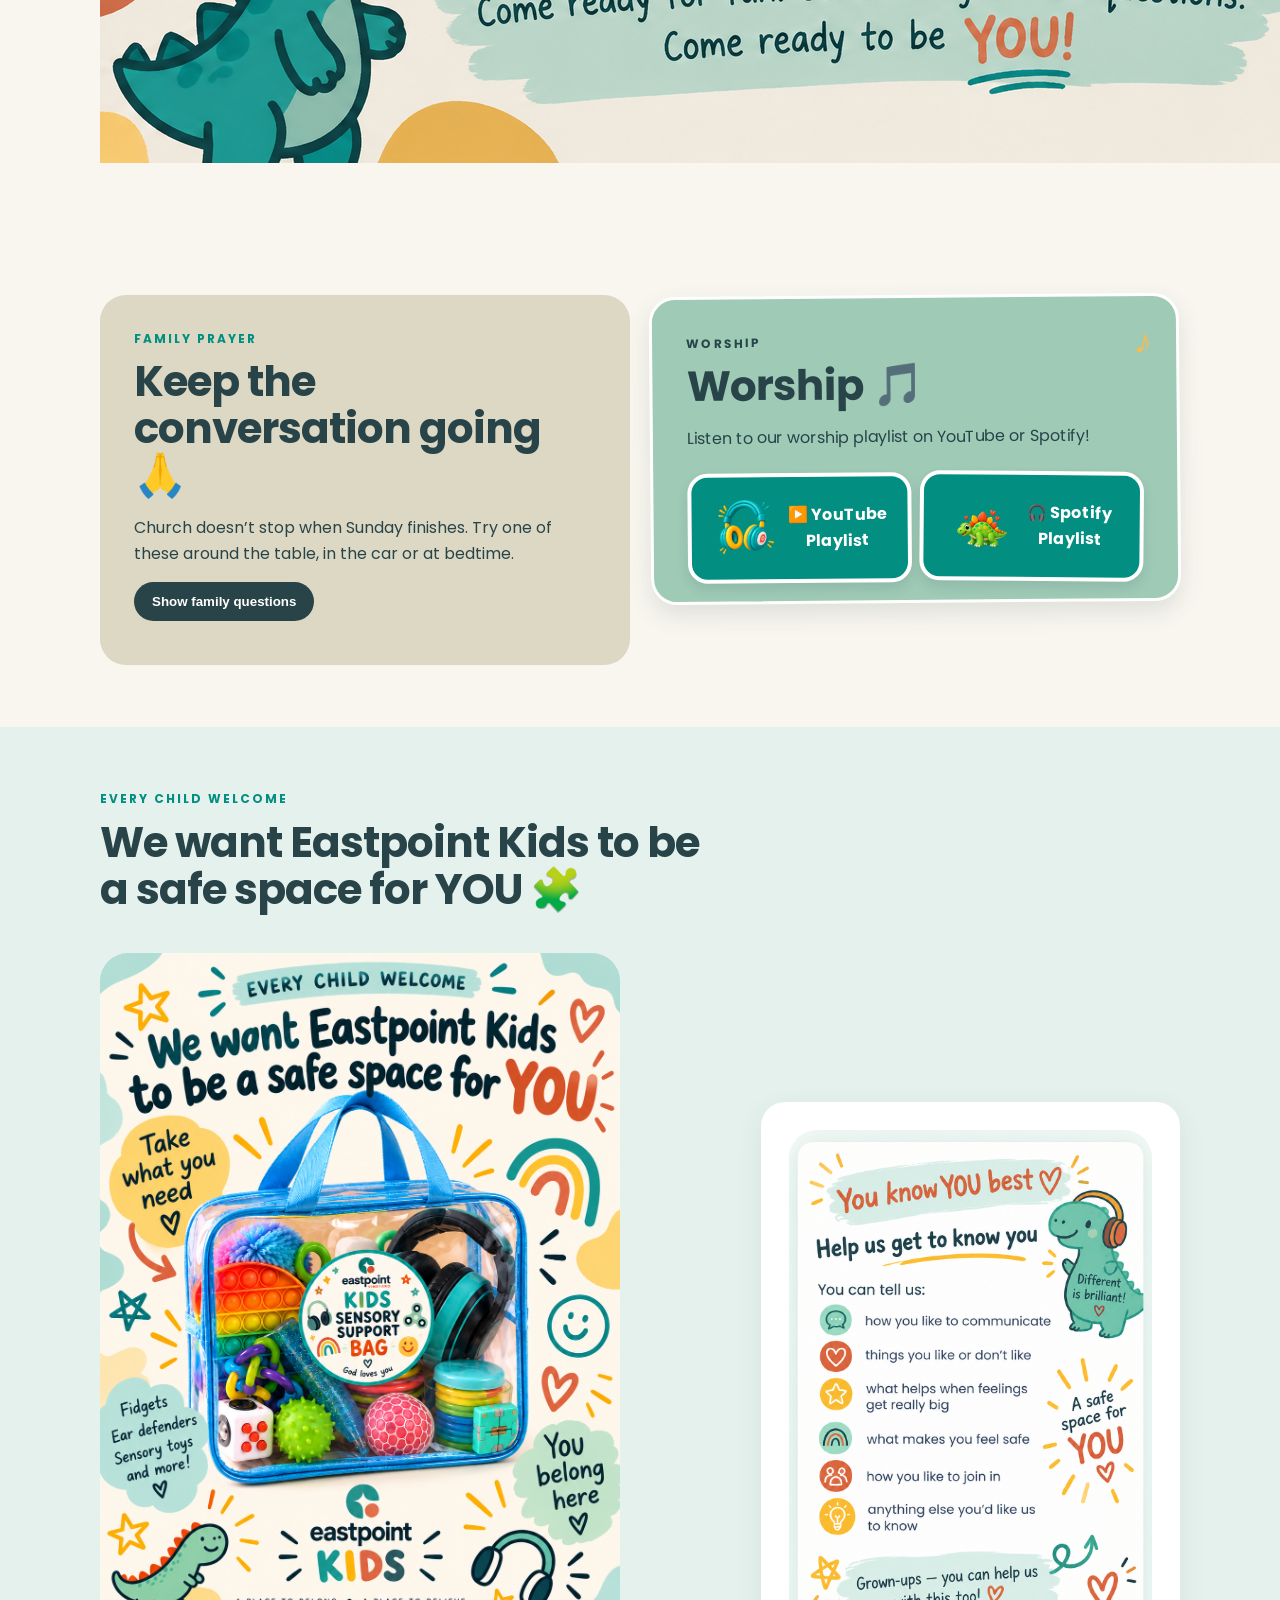
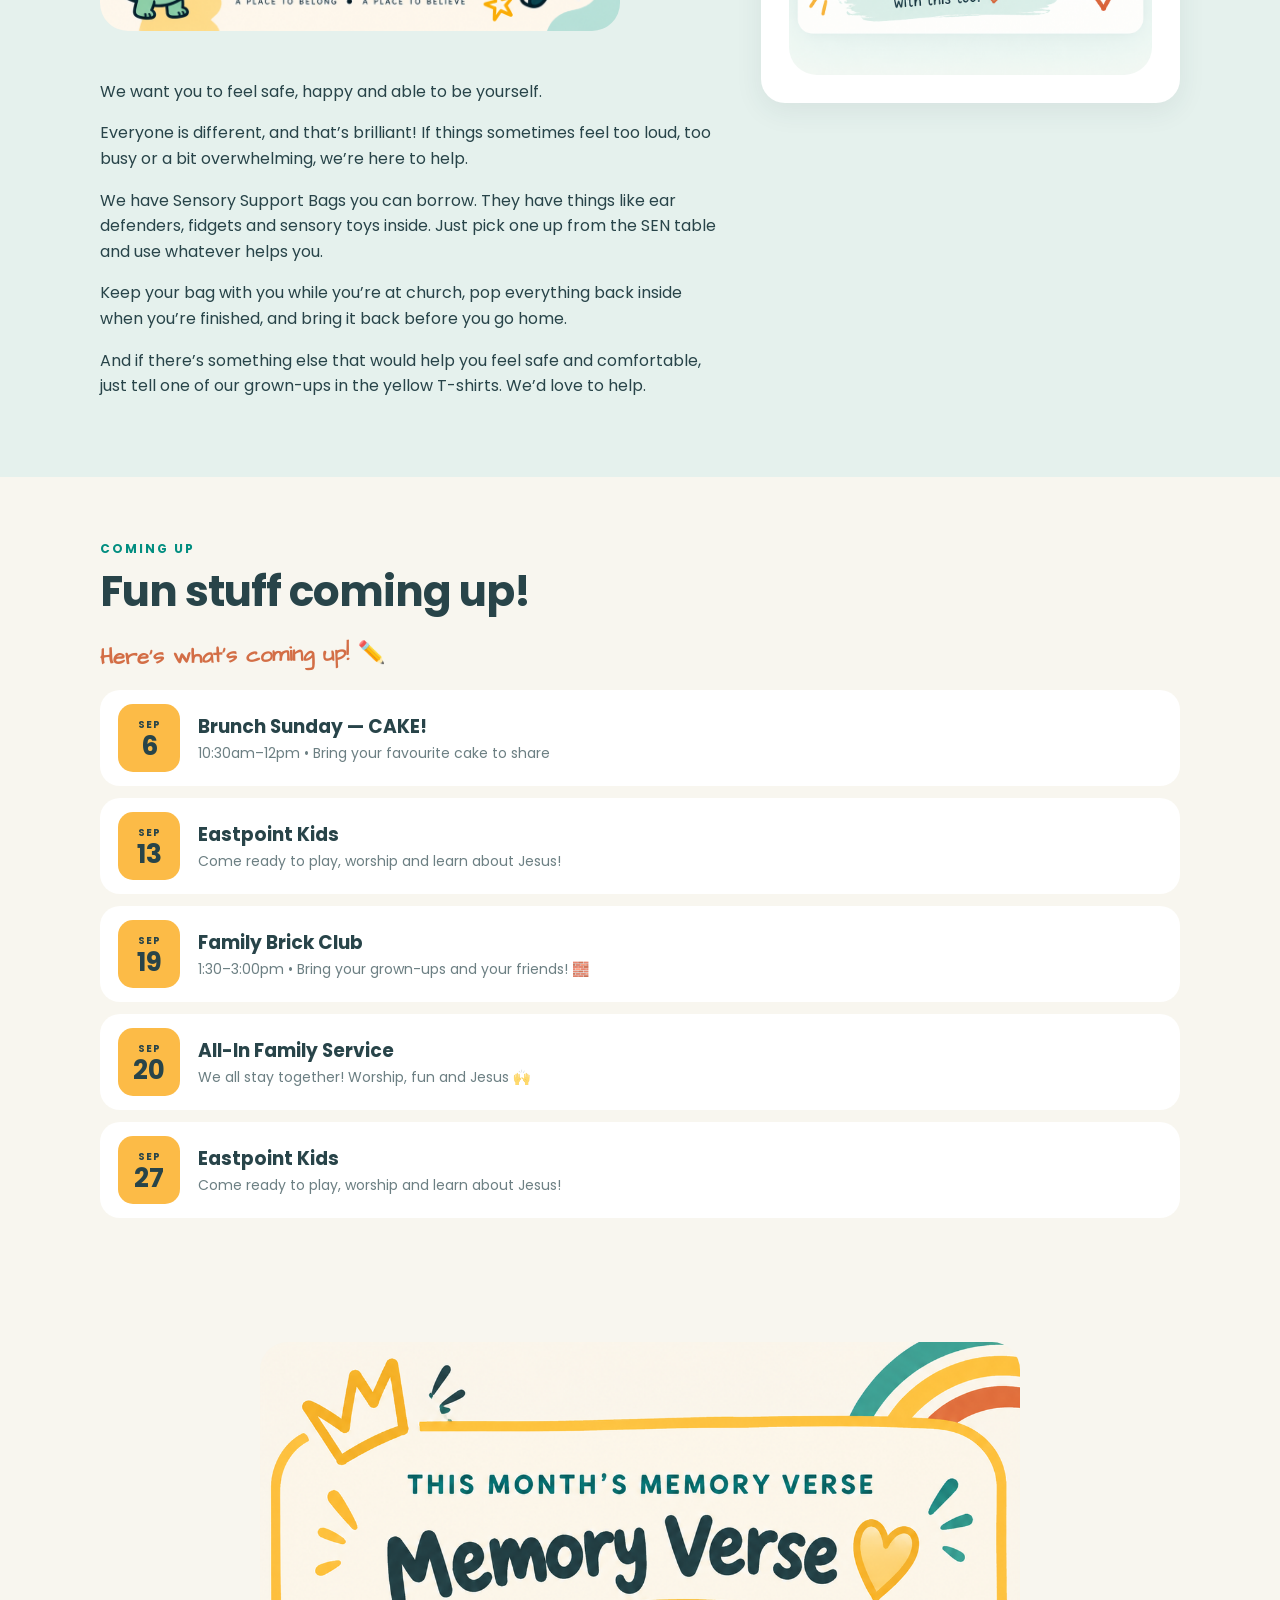
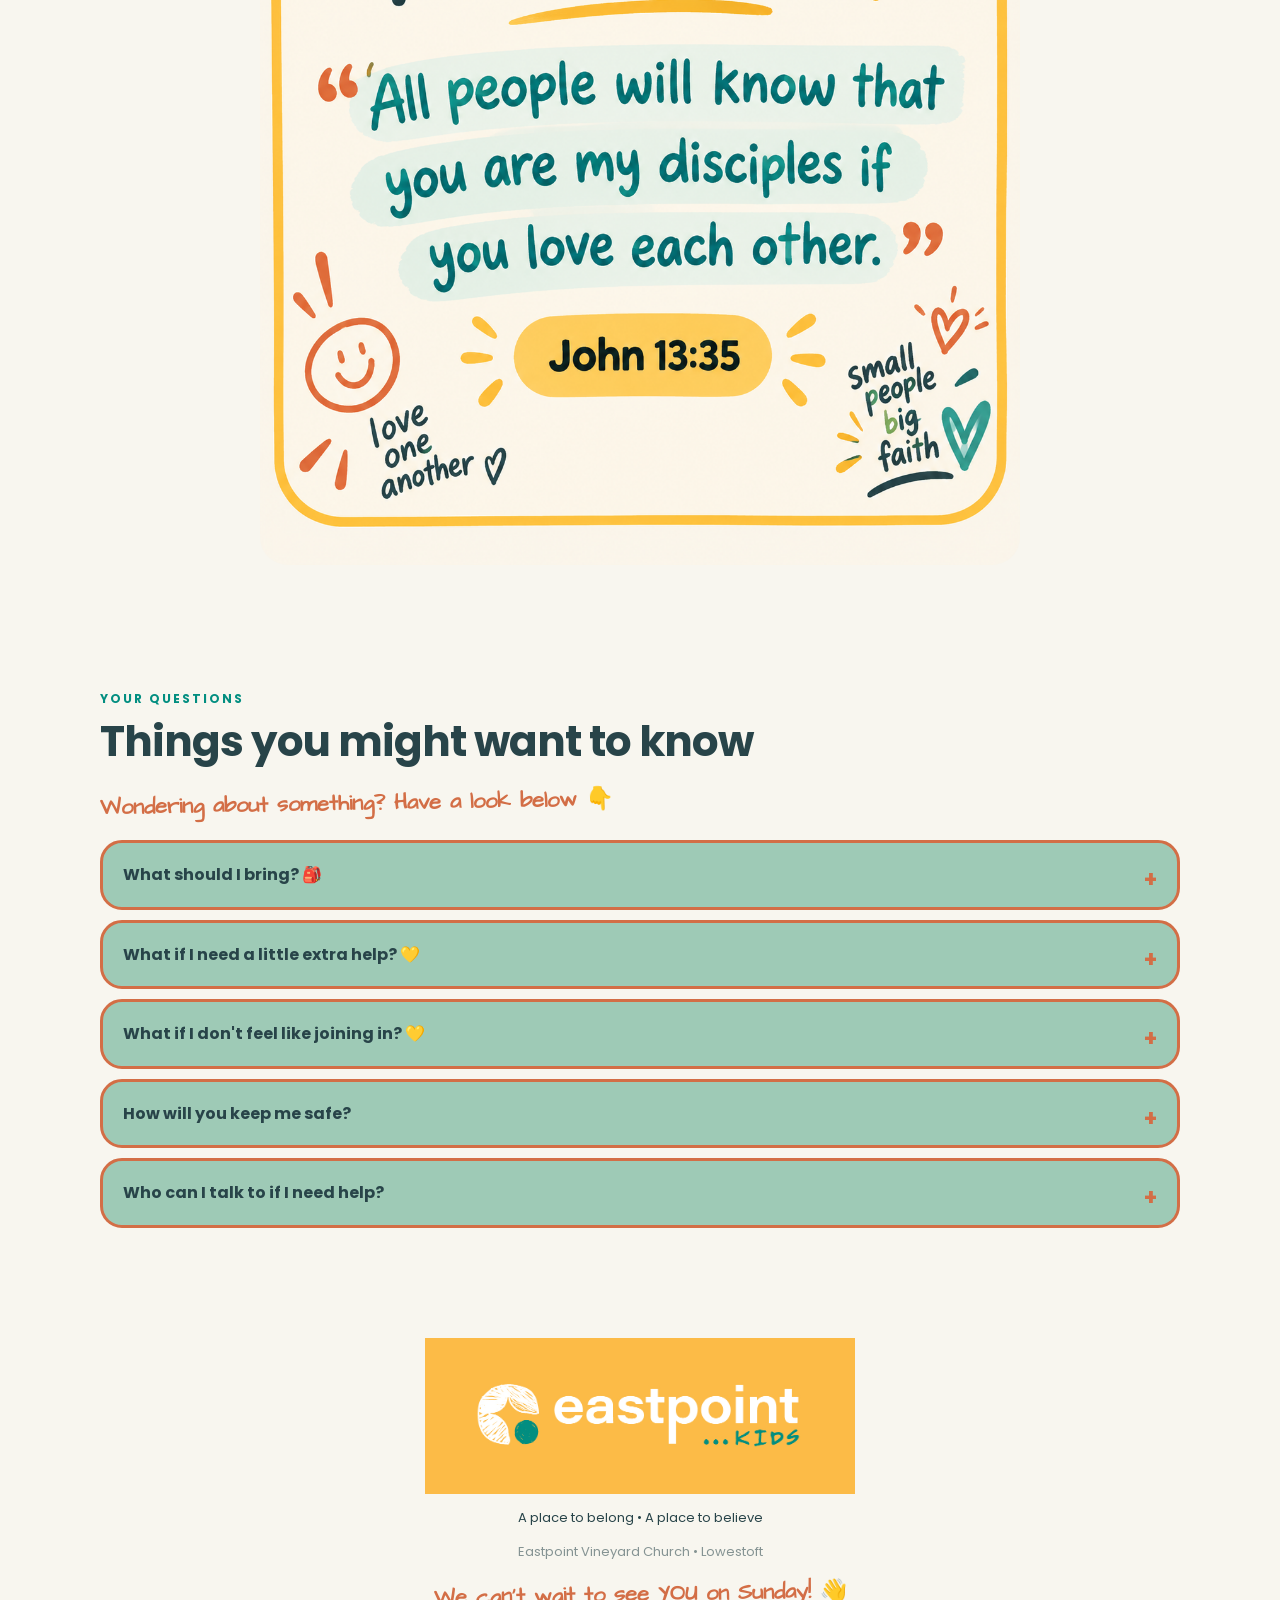
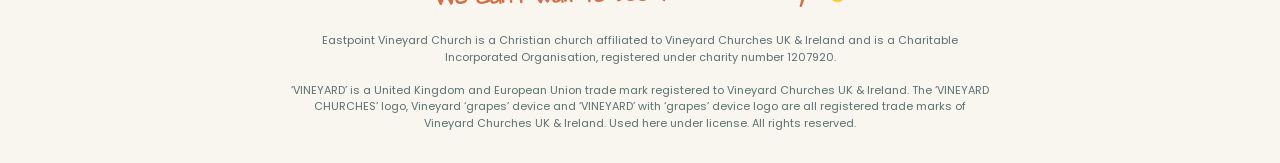
==== commit 38a9897f: "Update EPVC Kids section with an image Removed text content about EPVC Kids and added an image." ====
--- a/index.html
+++ b/index.html
@@ -65,10 +65,7 @@
   </div>
 </section>
 <section class="section container">
-  <div class="eyebrow">EPVC KIDS</div>
-  <h2>Come and hang out with us! 🎉</h2>
-  <p>On weeks 2 & 4, we head out to EPVC Kids!</p>
-  <p>Get ready to play games, discover what the Bible says for you, and hang out with your friends. 💛</p>
+  <img src="ChatGPT Image Sep 5, 2026, 04_43_07 PM.png" alt="EPVC Kids">
 </section>
 <section id="prayer" class="section container two-col">
   <div class="panel prayer-panel">
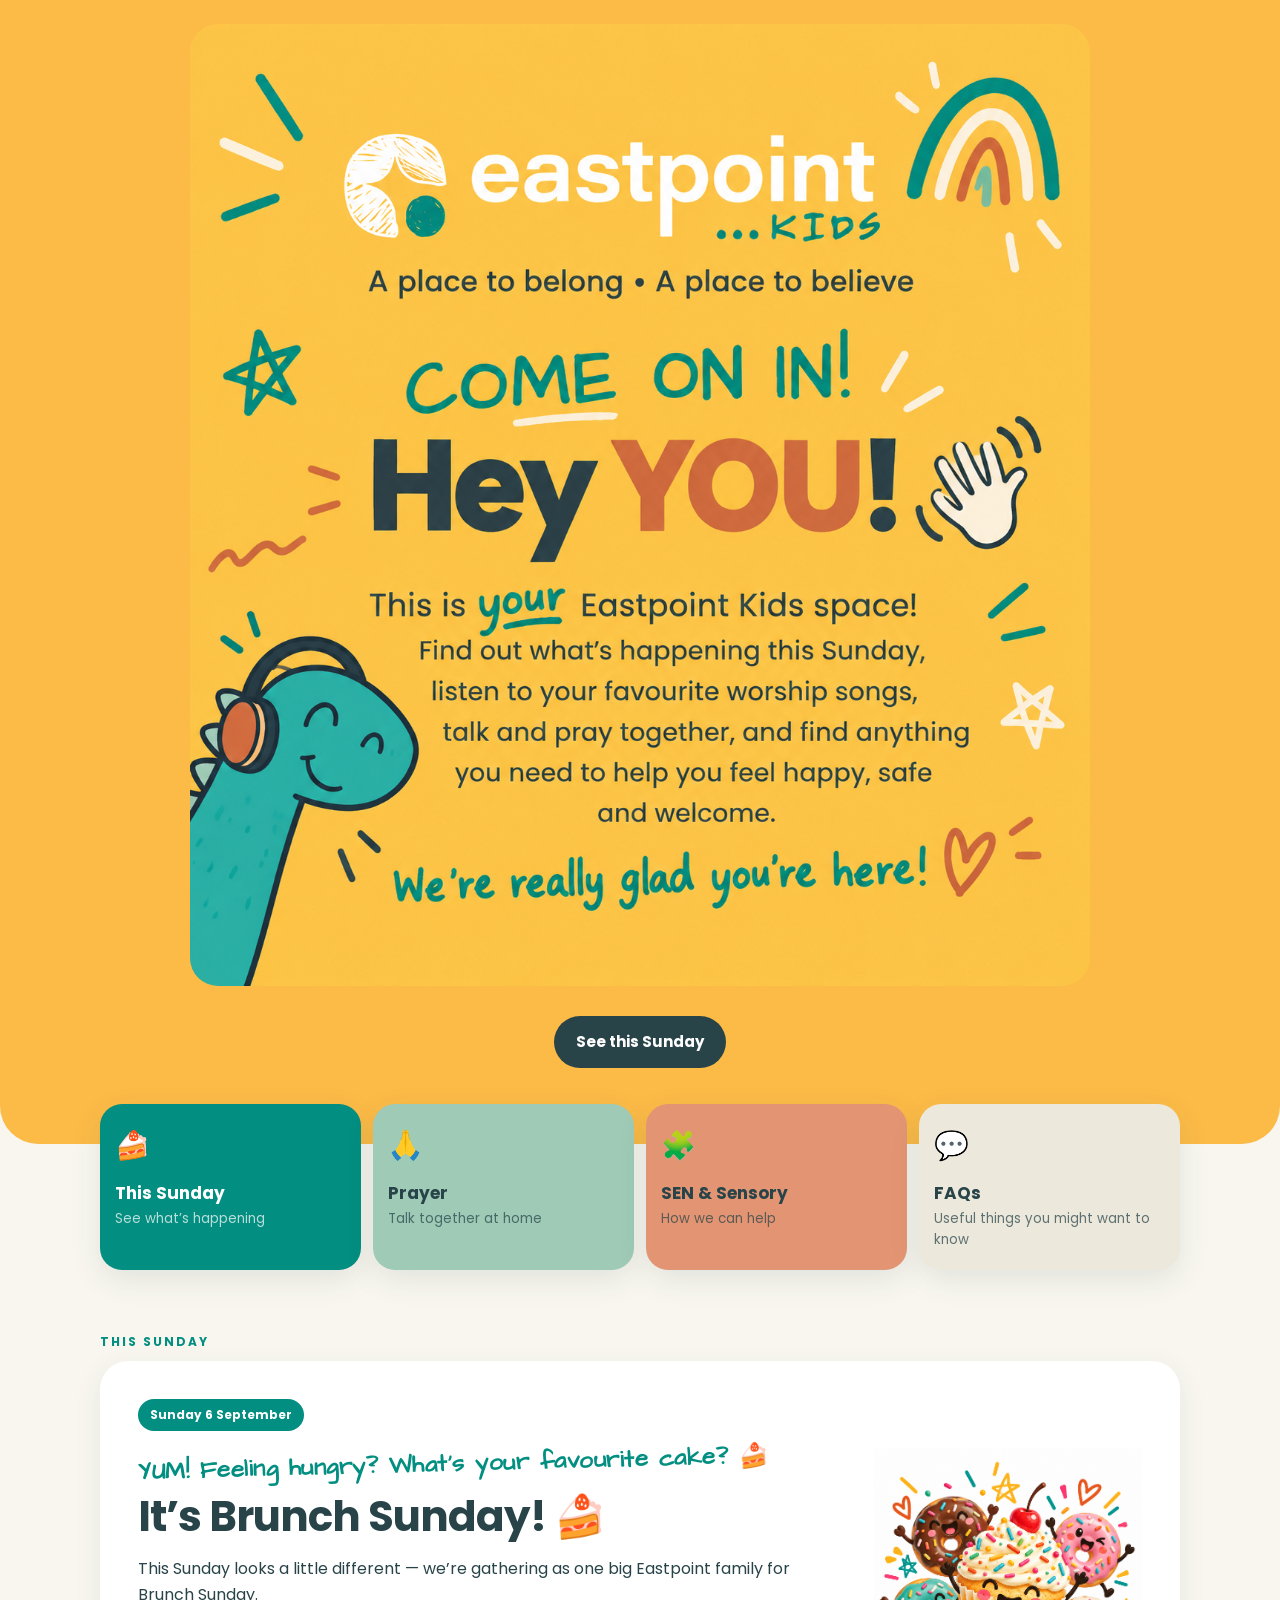
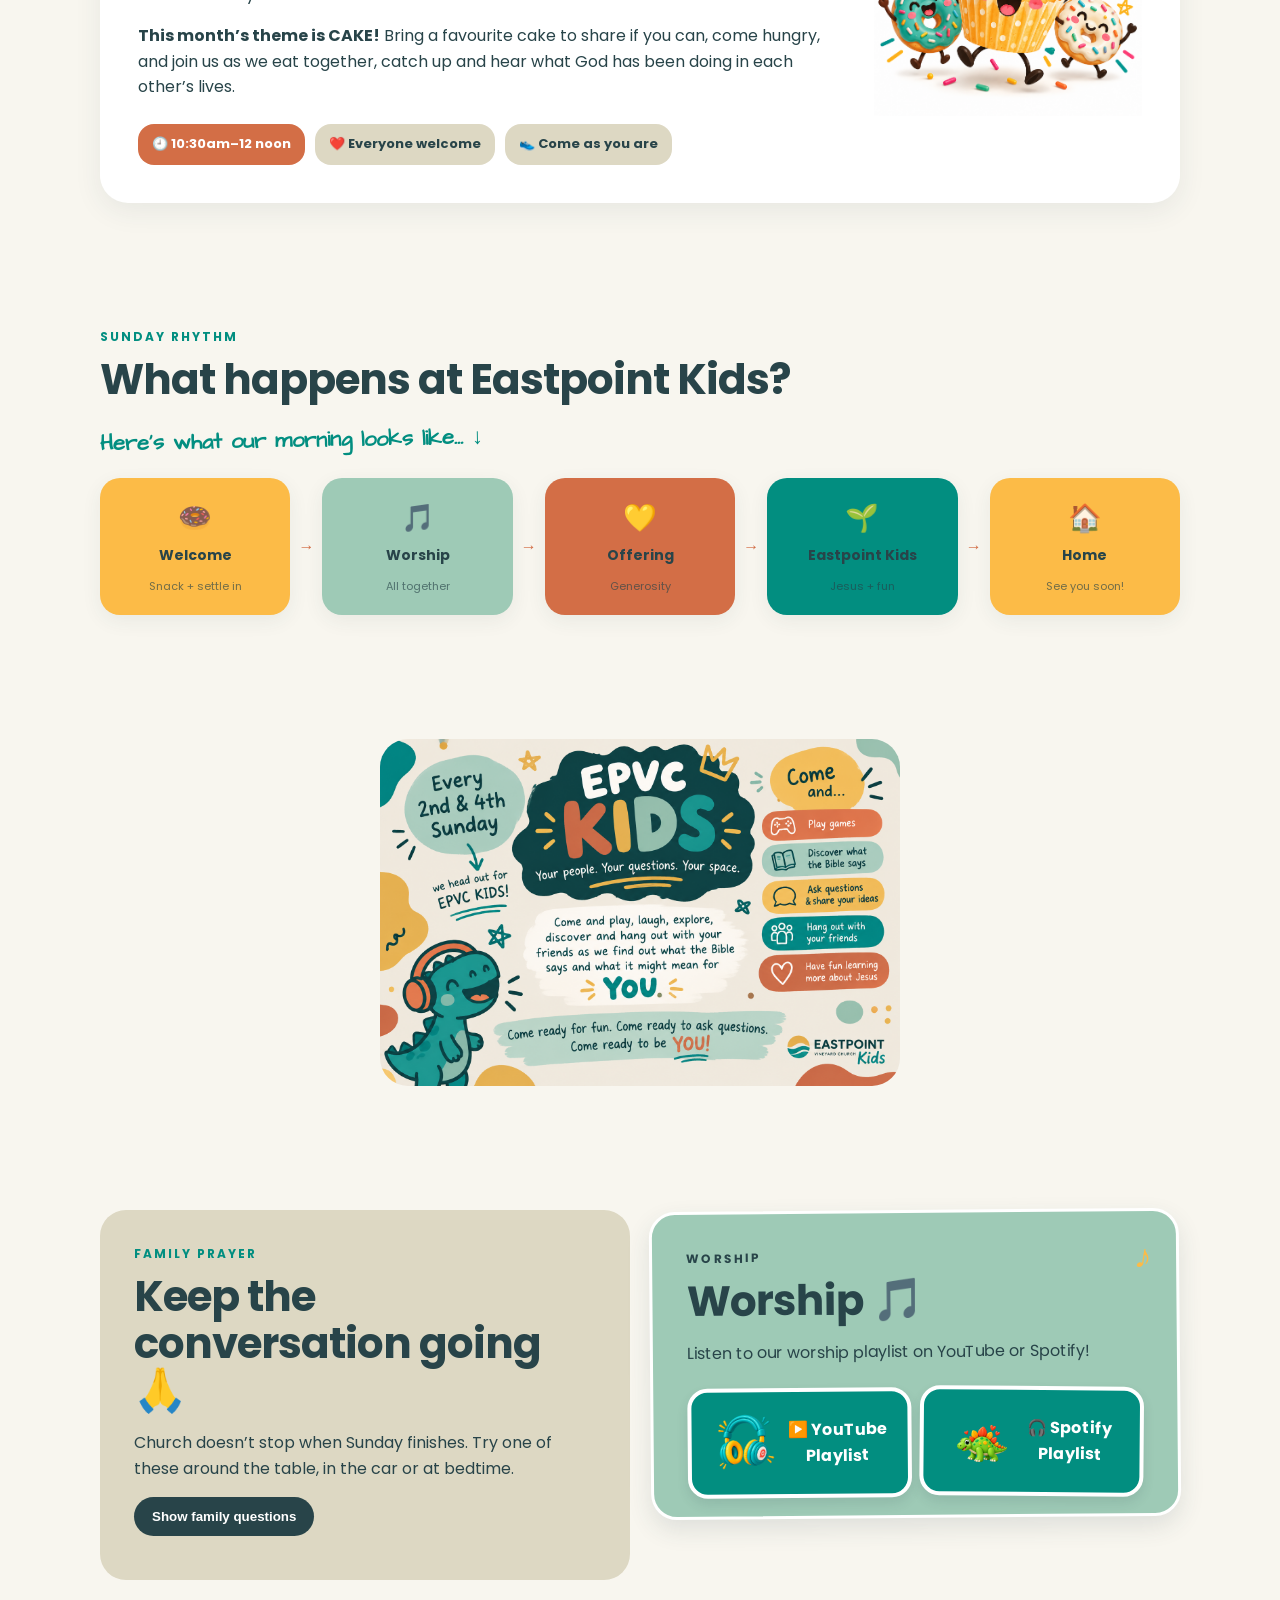
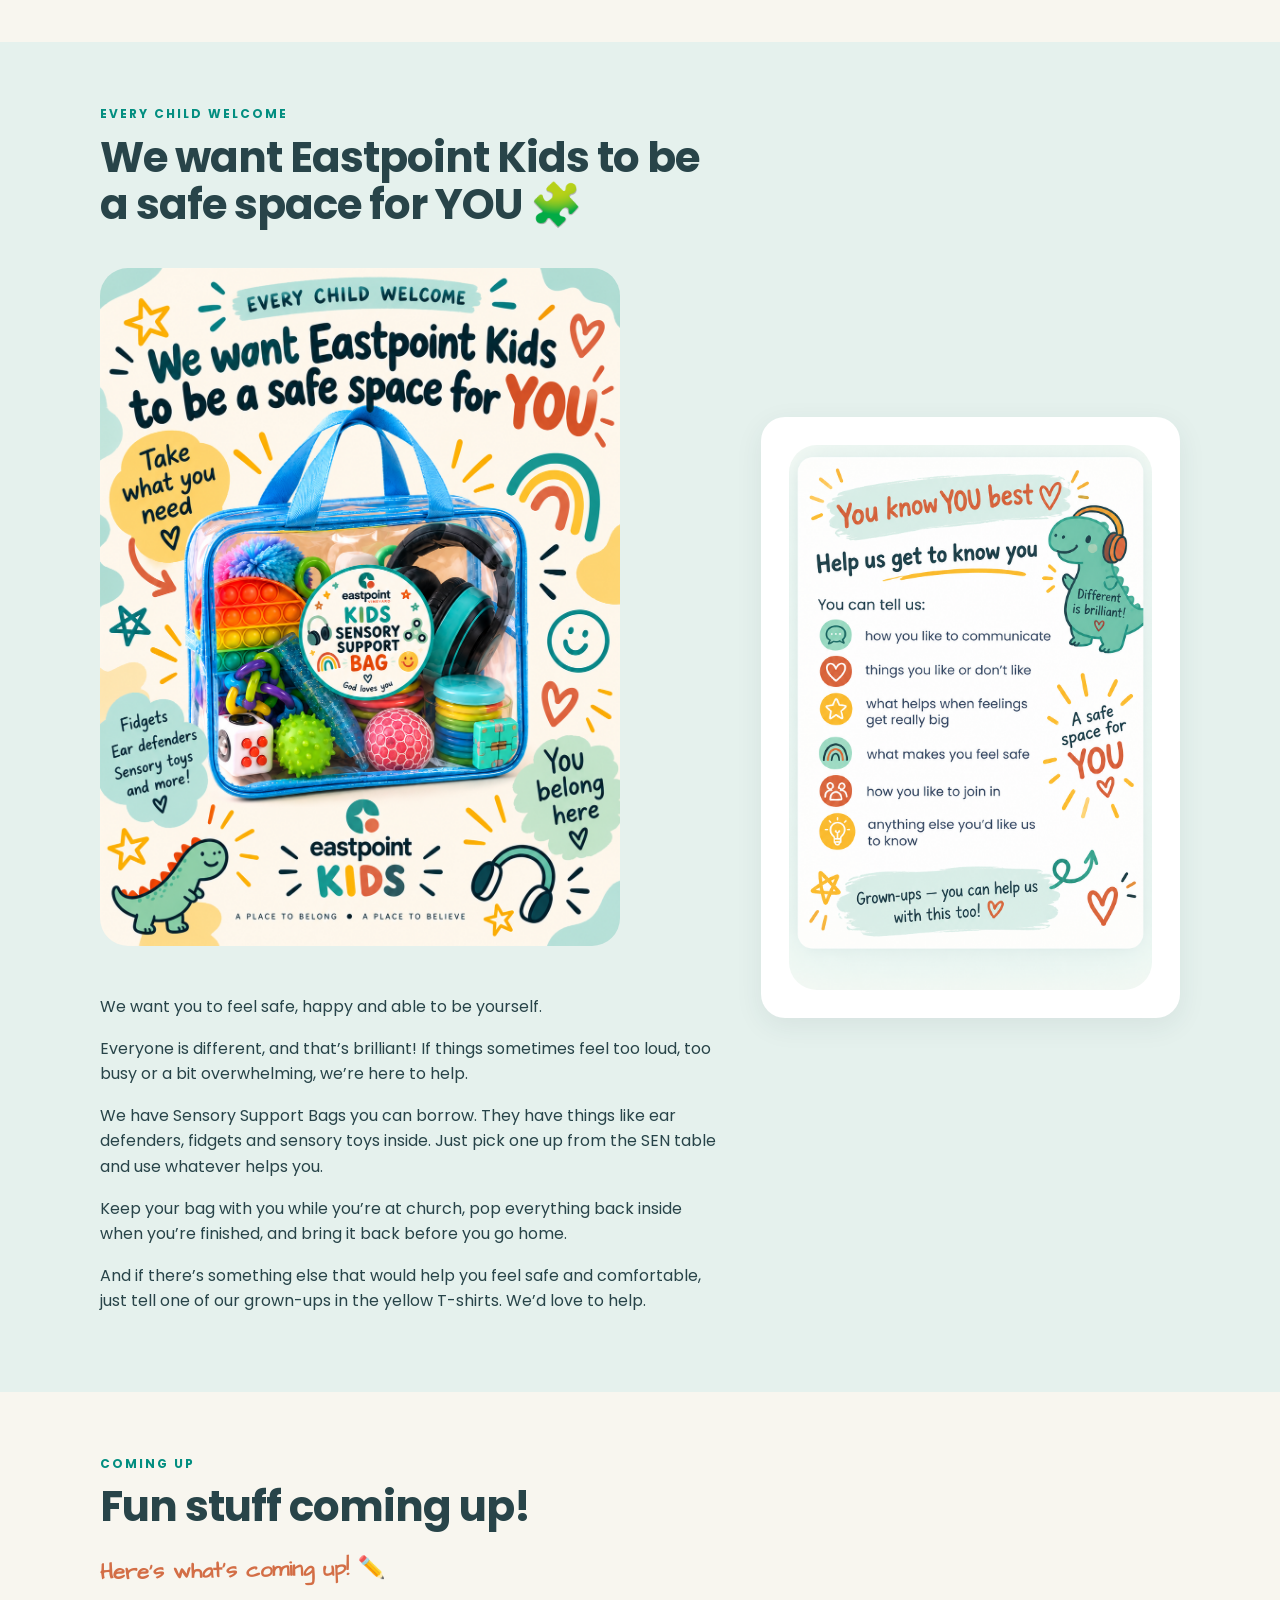
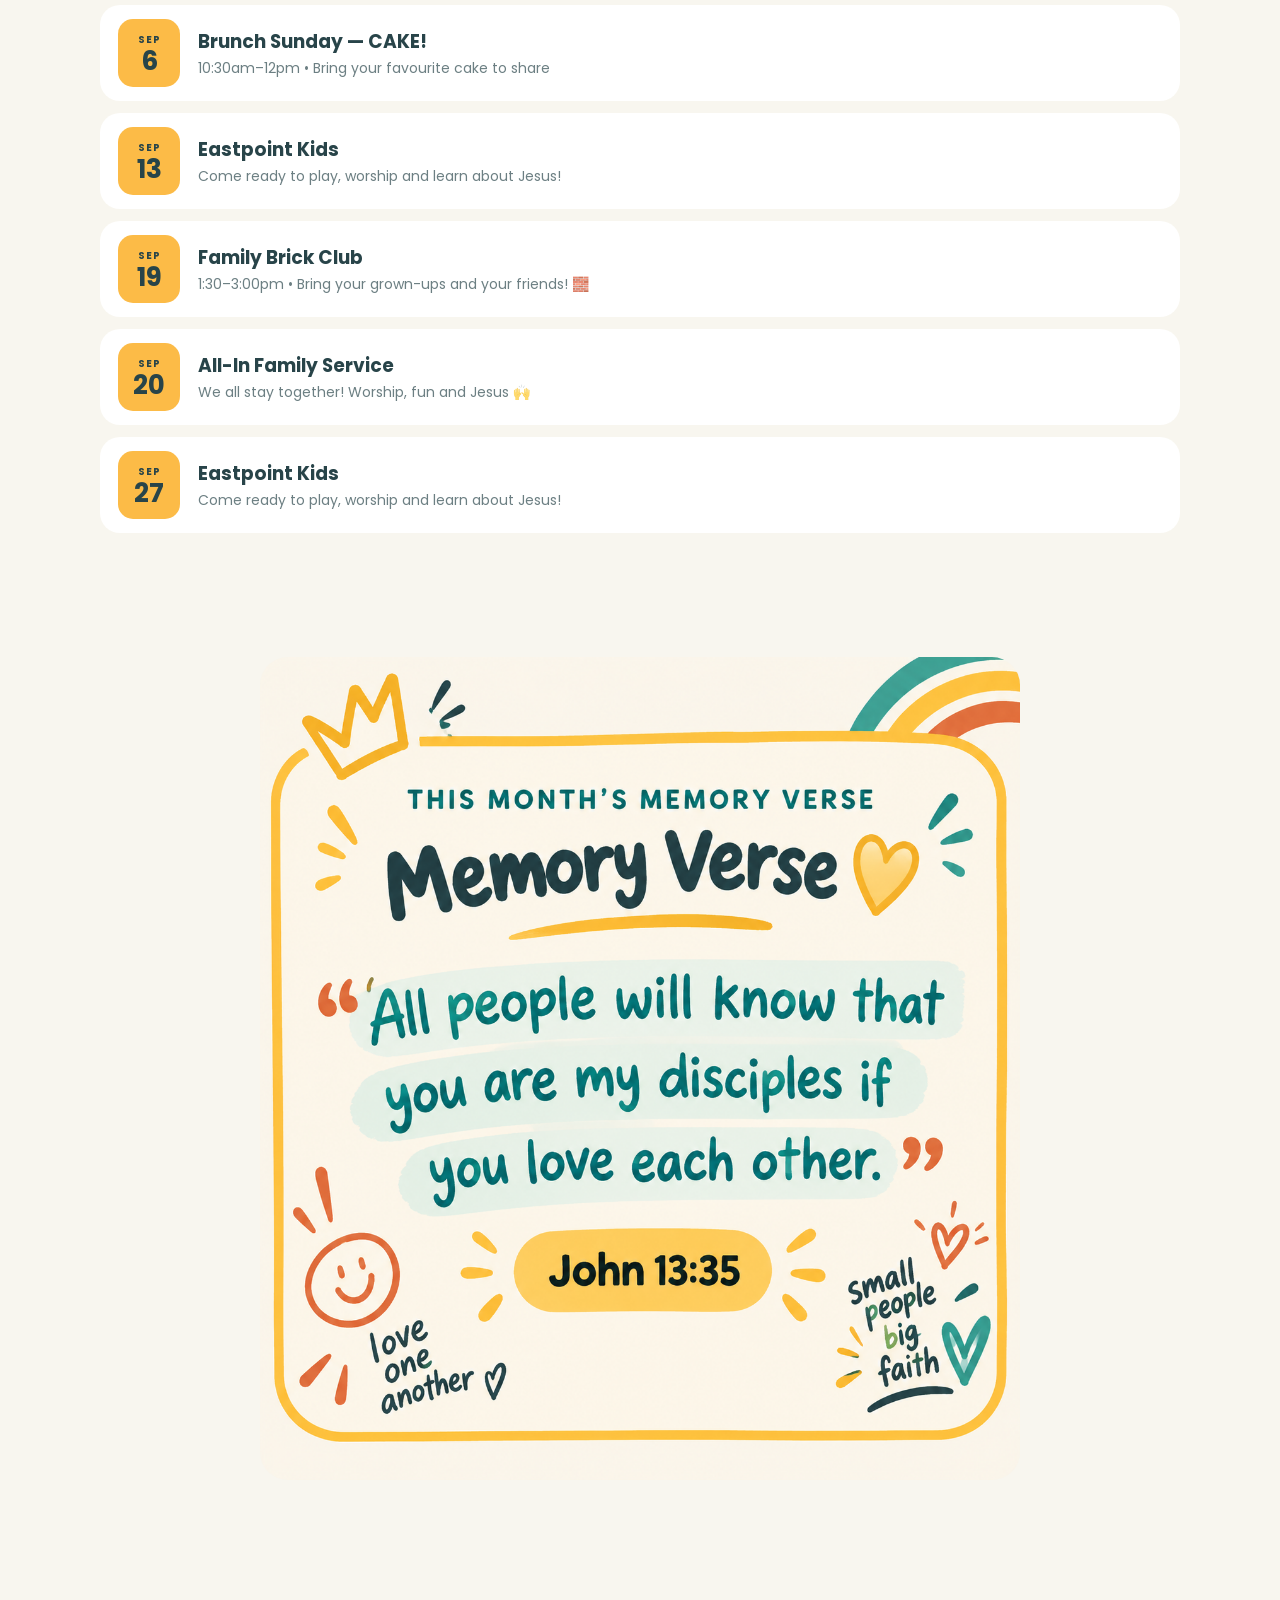
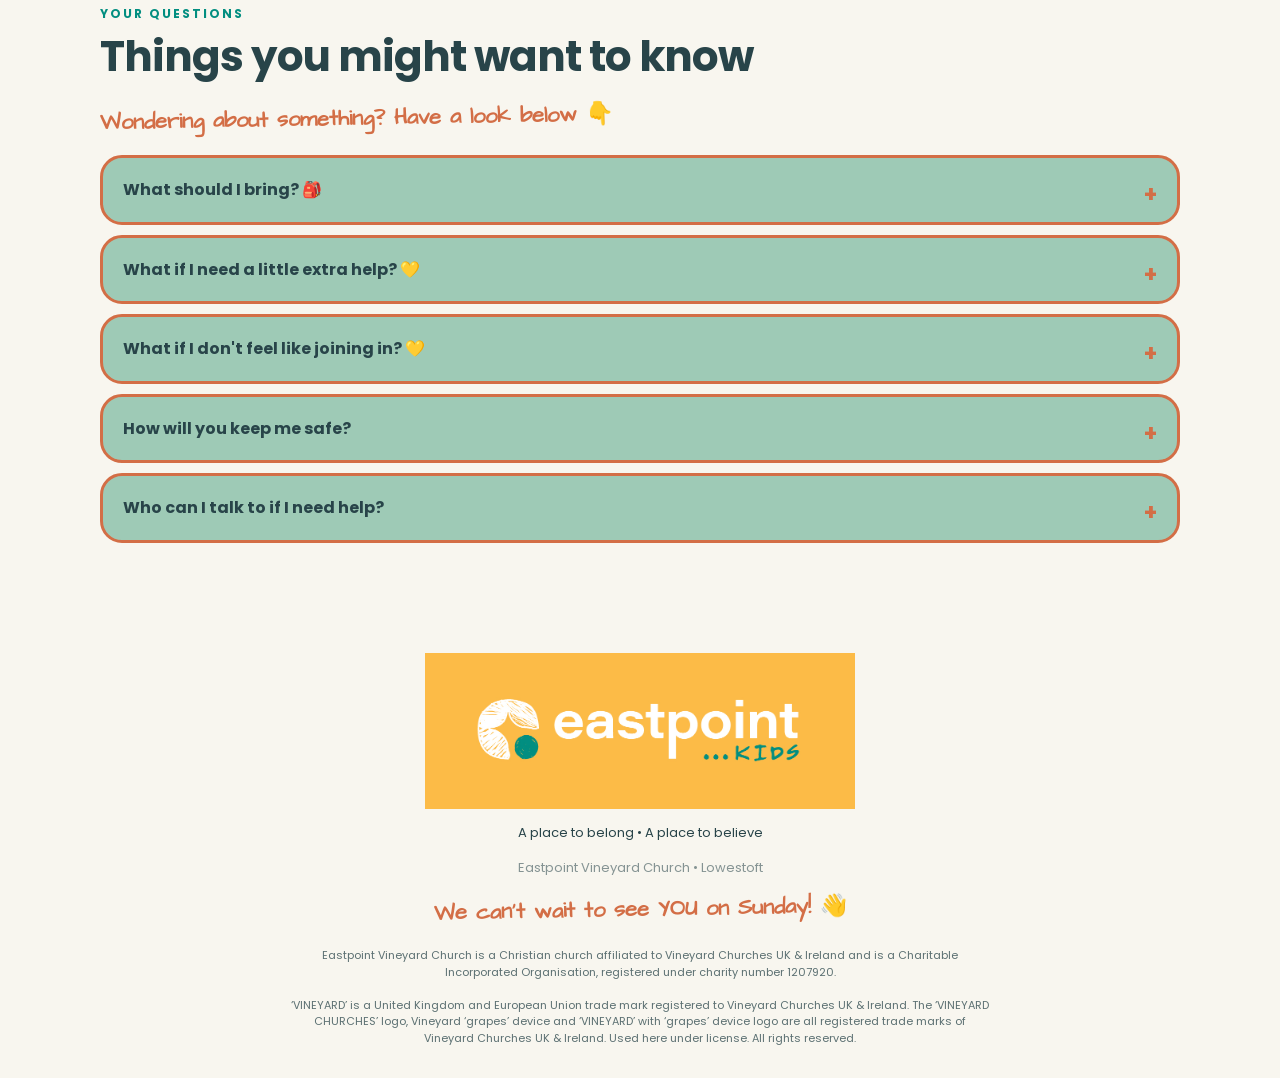
==== commit f98bf481: "Enhance image styling in index.html Added styling to the image for better presentation." ====
--- a/index.html
+++ b/index.html
@@ -65,7 +65,7 @@
   </div>
 </section>
 <section class="section container">
-  <img src="ChatGPT Image Sep 5, 2026, 04_43_07 PM.png" alt="EPVC Kids">
+  <img src="ChatGPT Image Sep 5, 2026, 04_43_07 PM.png" alt="EPVC Kids" style="width:100%; max-width:520px; height:auto; display:block; margin:0 auto; border-radius:28px;">
 </section>
 <section id="prayer" class="section container two-col">
   <div class="panel prayer-panel">
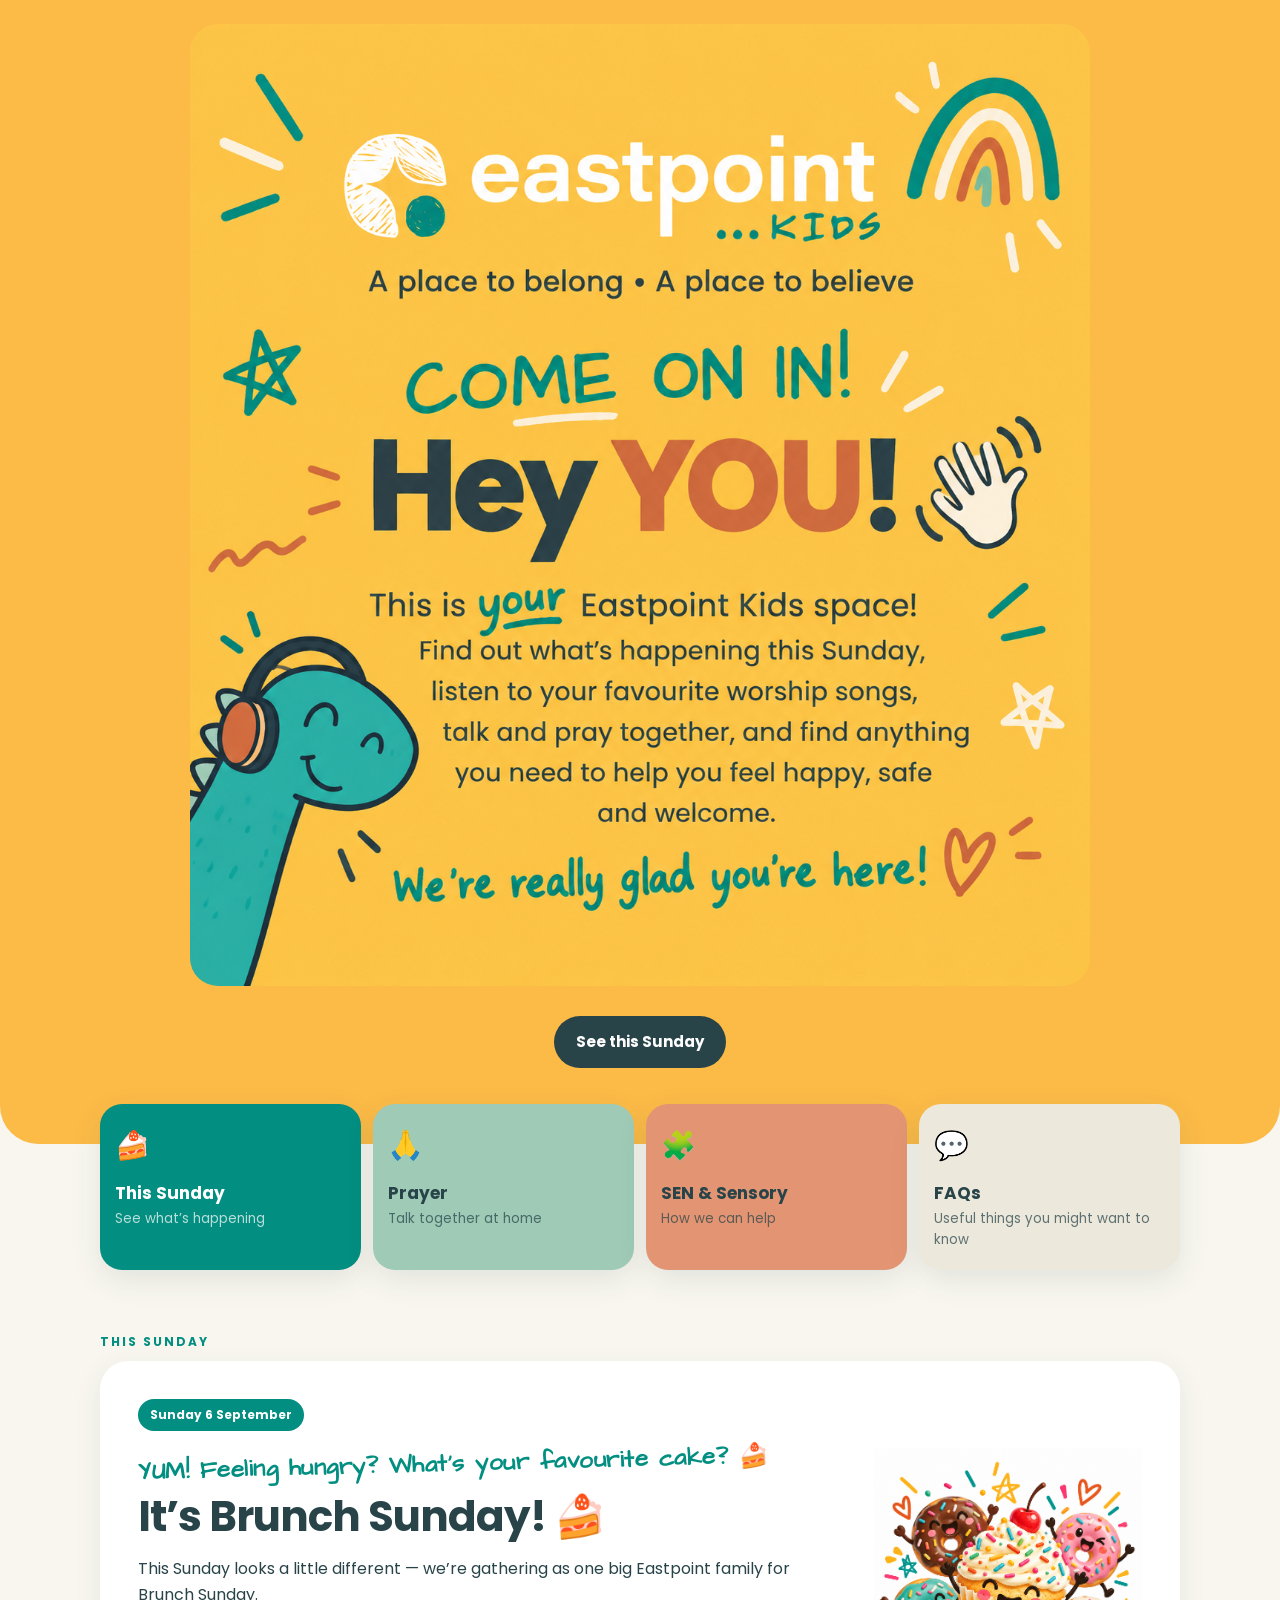
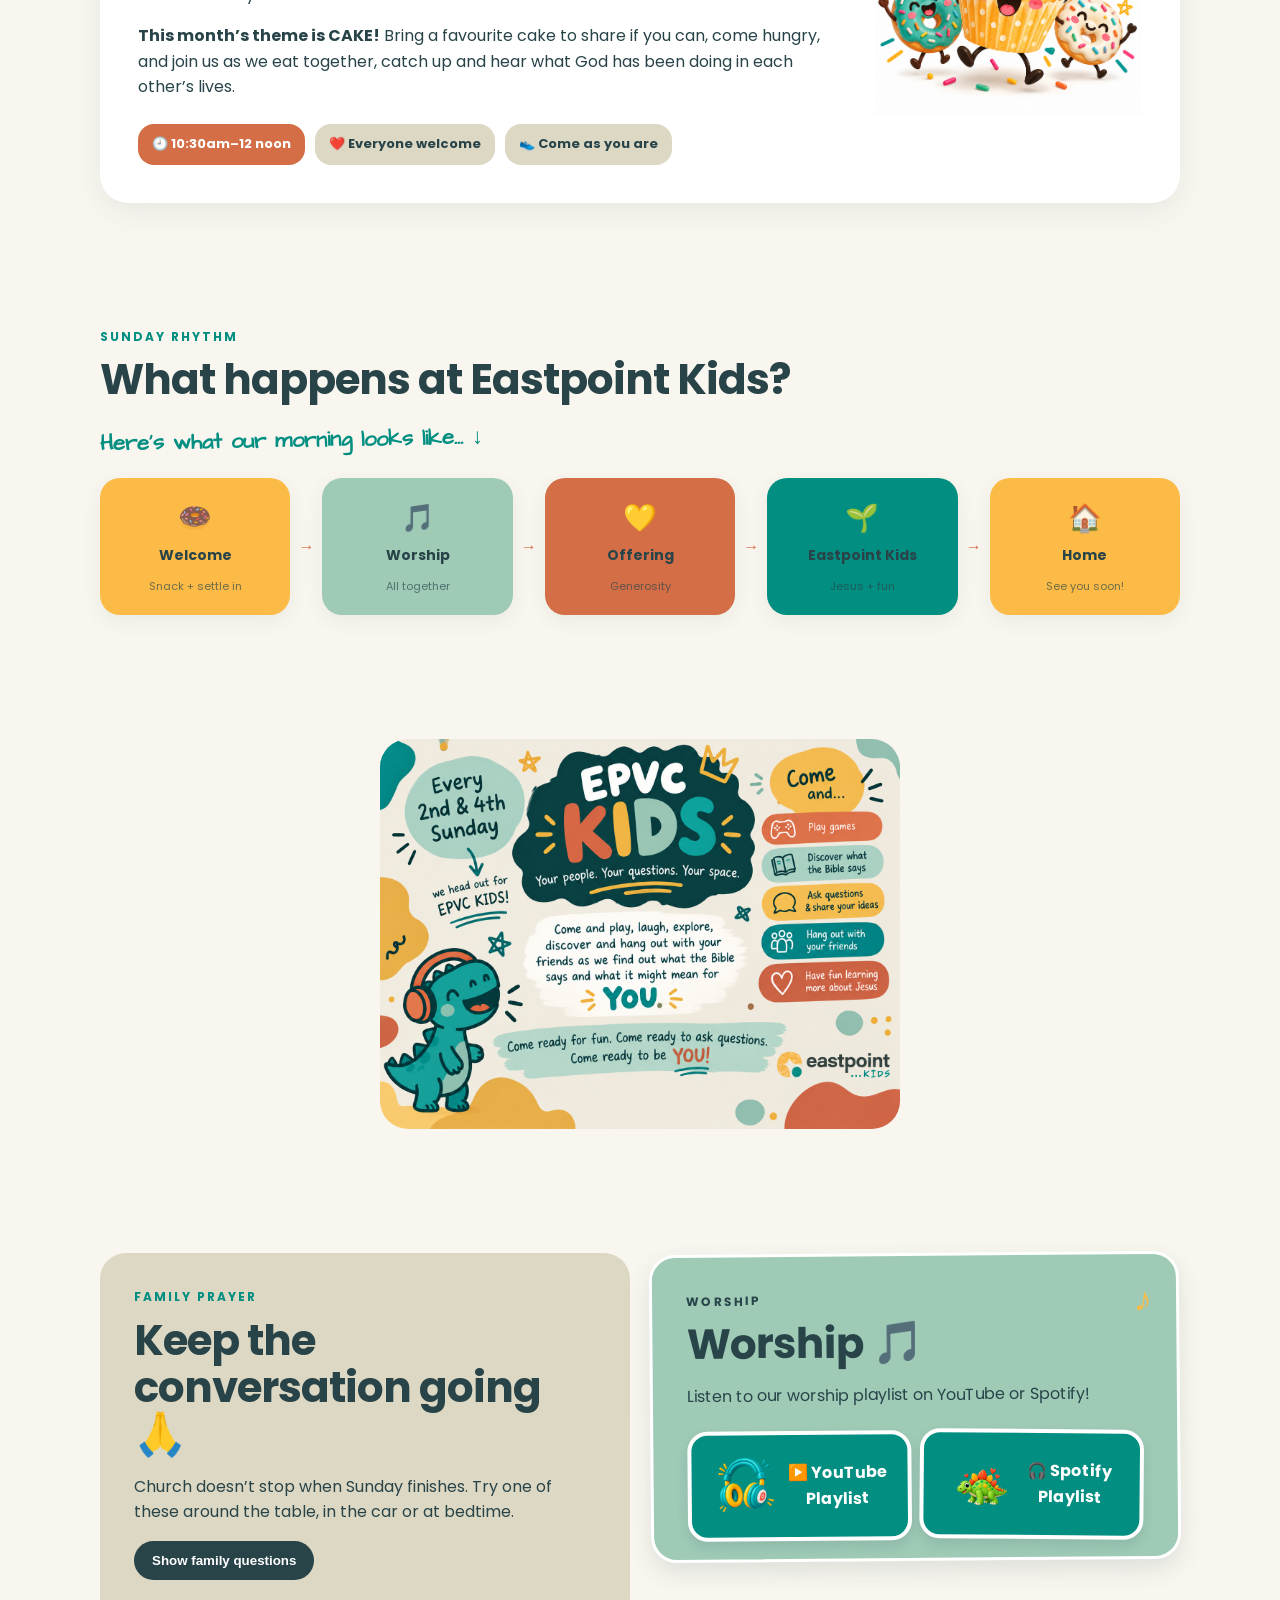
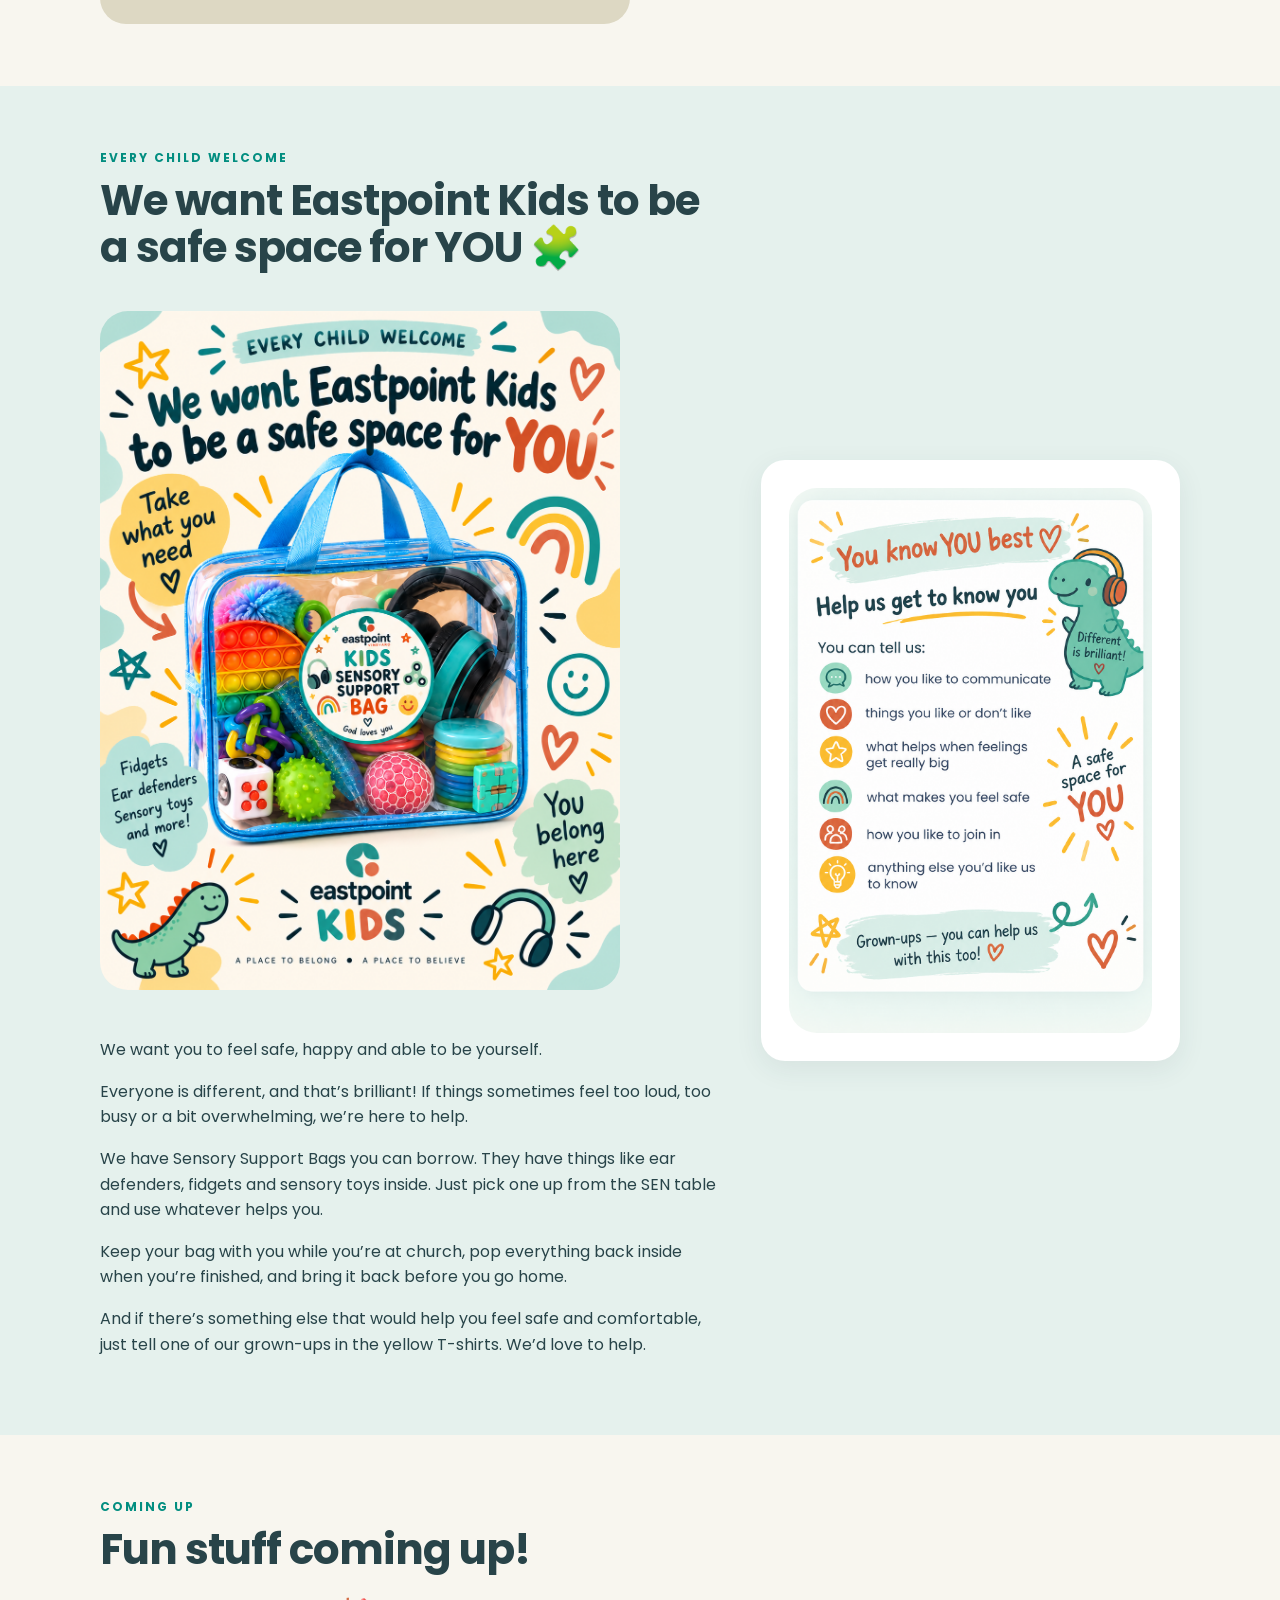
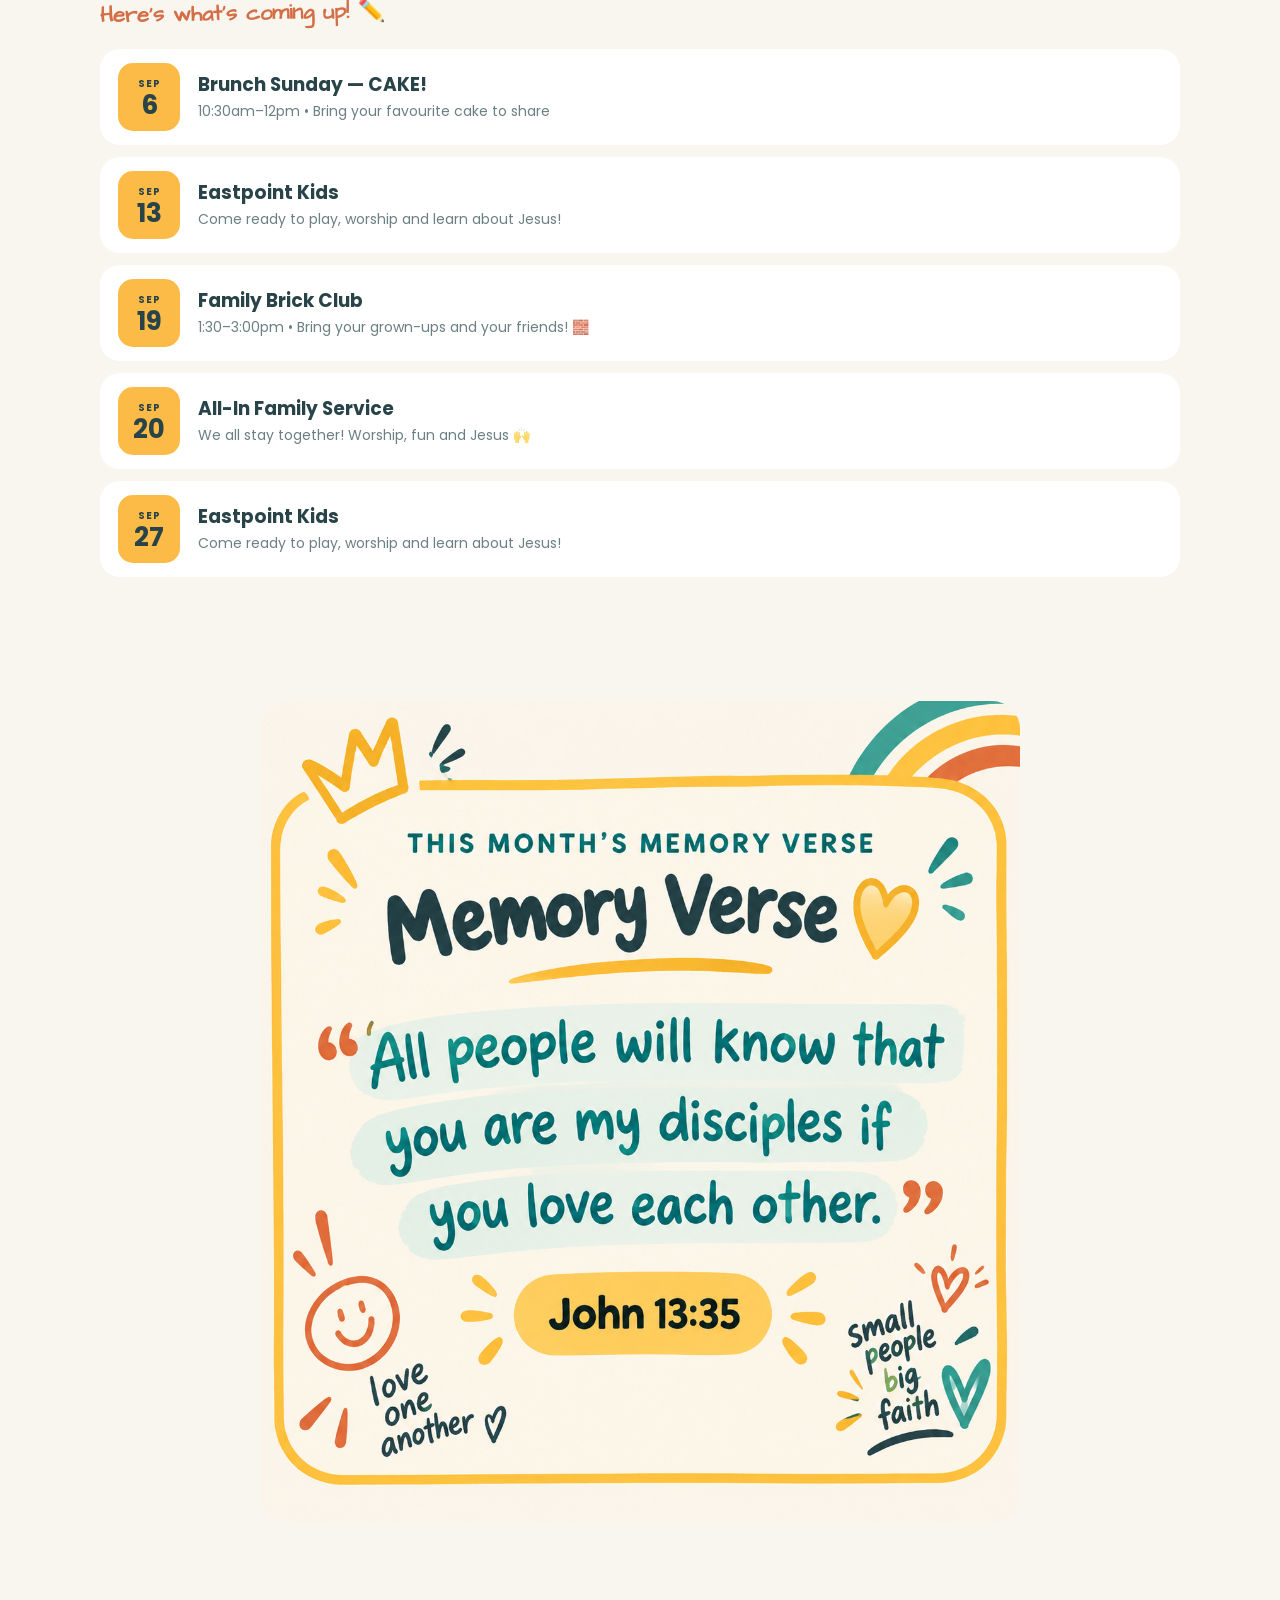
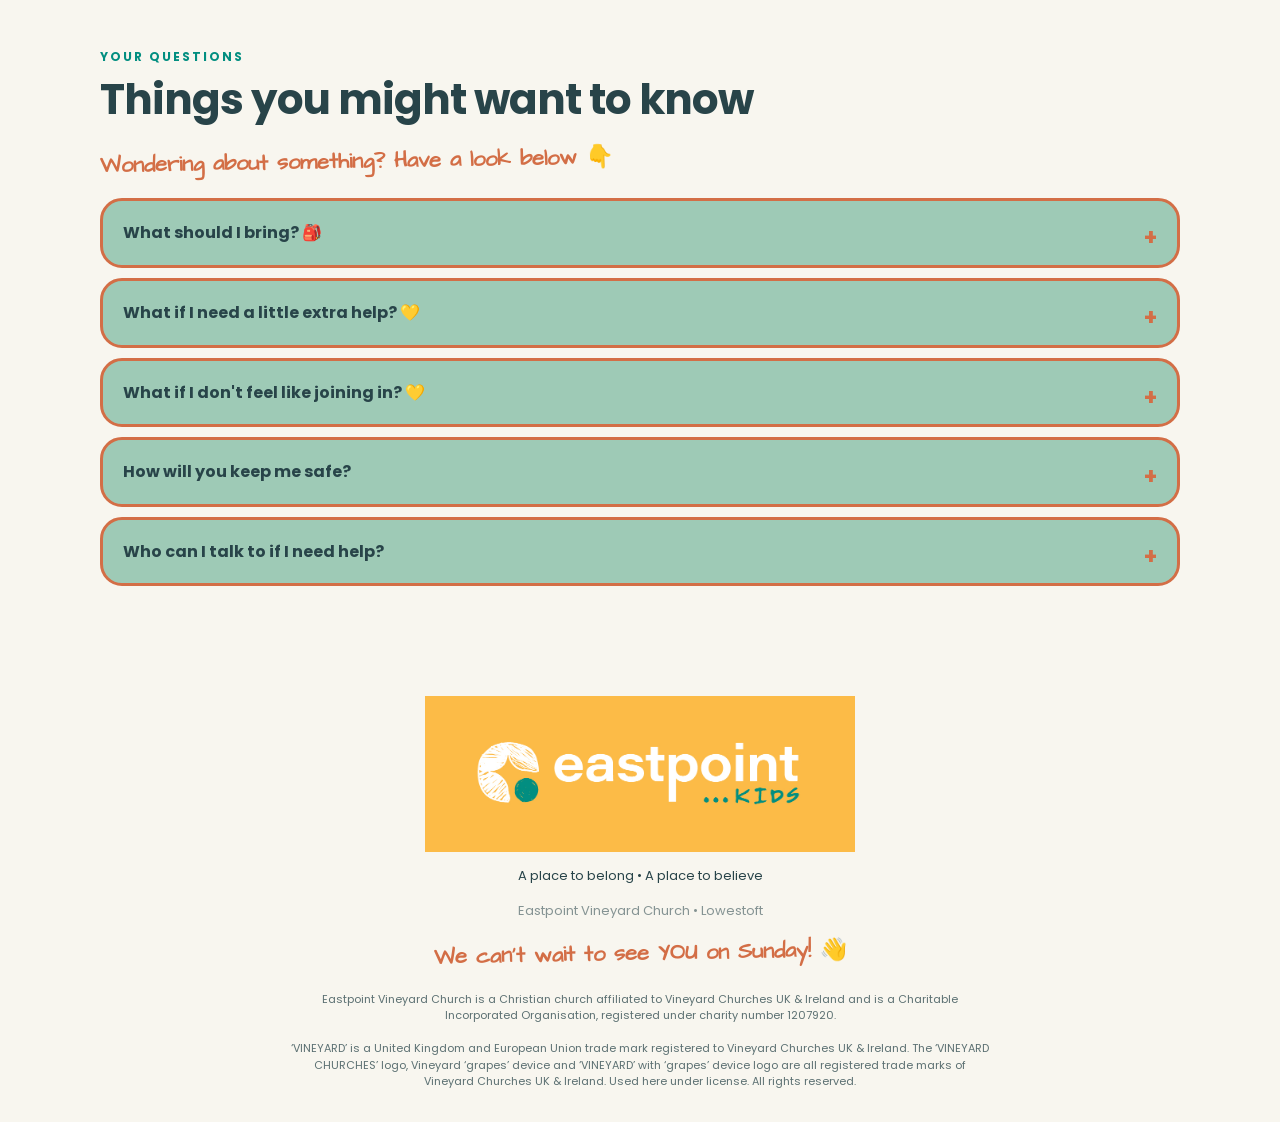
==== commit 4b6728f3: "Update image source in index.html" ====
--- a/index.html
+++ b/index.html
@@ -65,7 +65,7 @@
   </div>
 </section>
 <section class="section container">
-  <img src="ChatGPT Image Sep 5, 2026, 04_43_07 PM.png" alt="EPVC Kids" style="width:100%; max-width:520px; height:auto; display:block; margin:0 auto; border-radius:28px;">
+<img src="EPVC KIDS.png" alt="EPVC Kids" style="width:100%; max-width:520px; height:auto; display:block; margin:0 auto; border-radius:28px;">
 </section>
 <section id="prayer" class="section container two-col">
   <div class="panel prayer-panel">
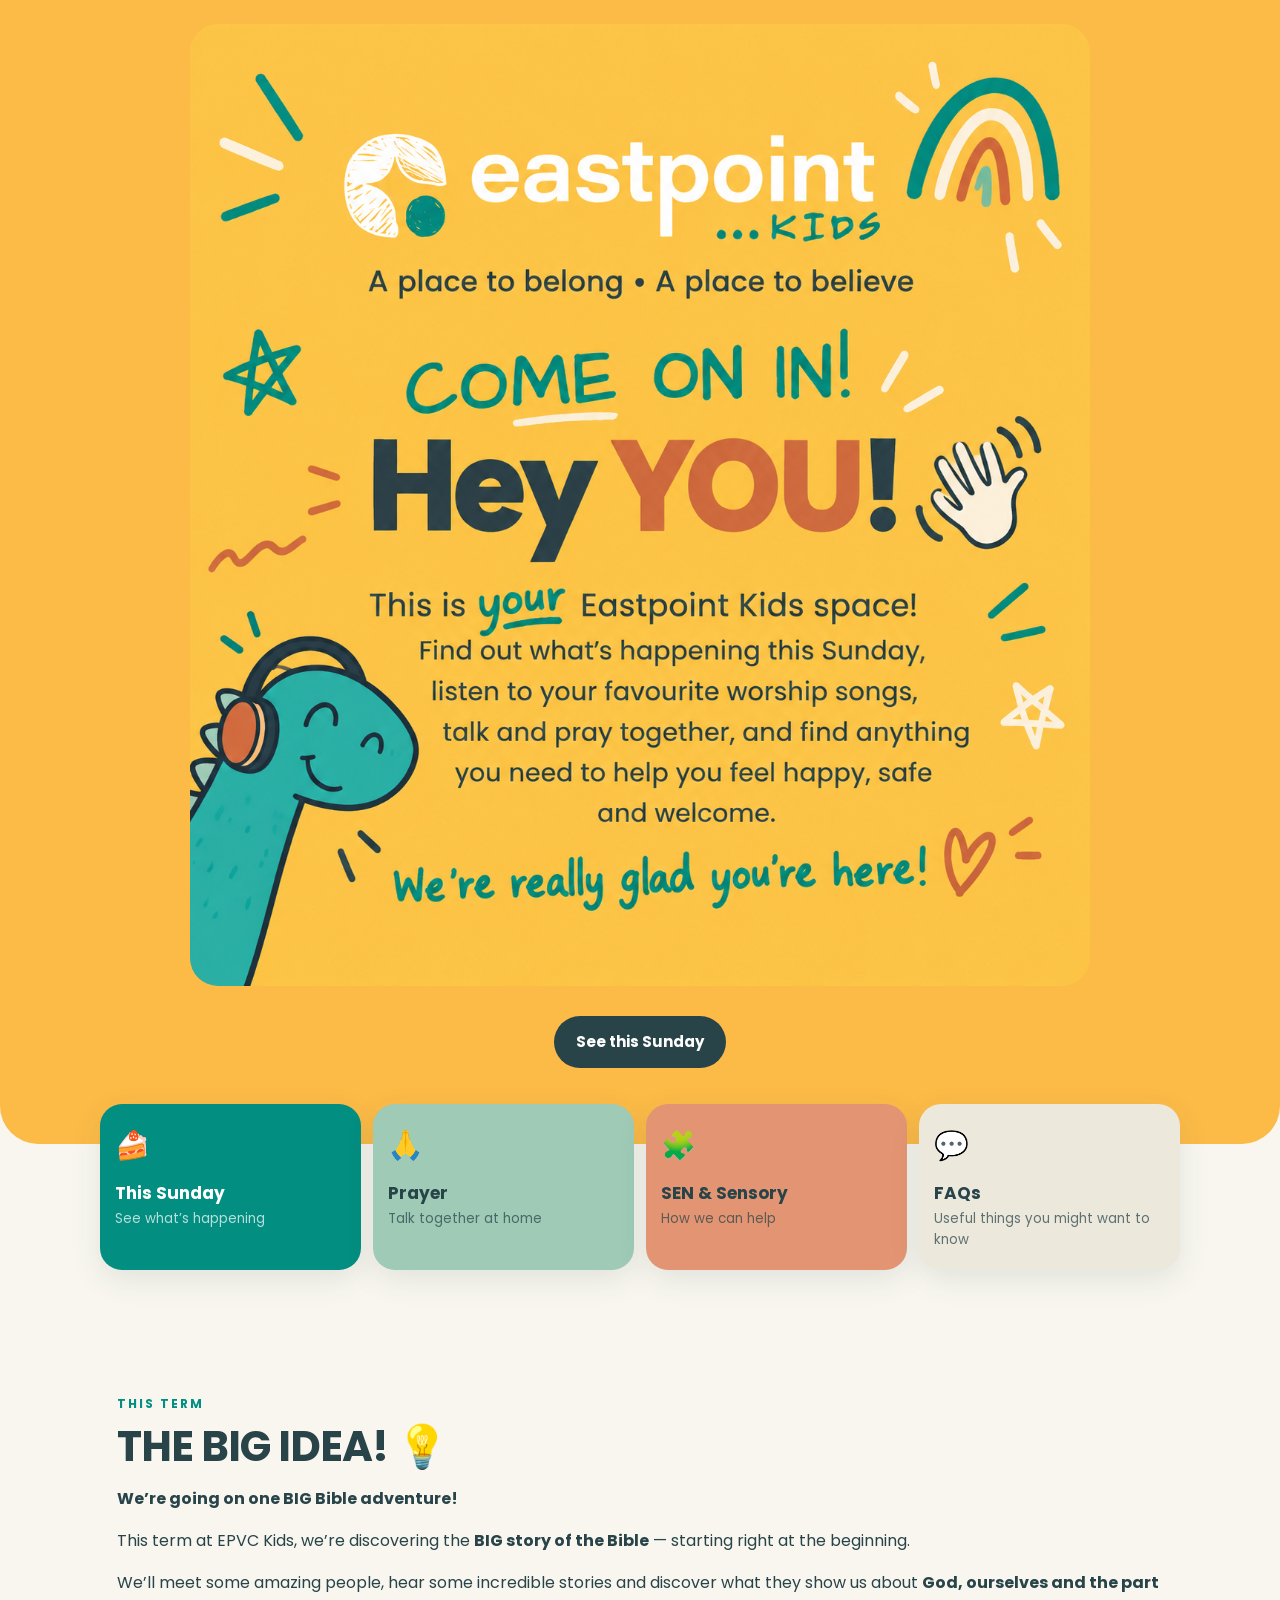
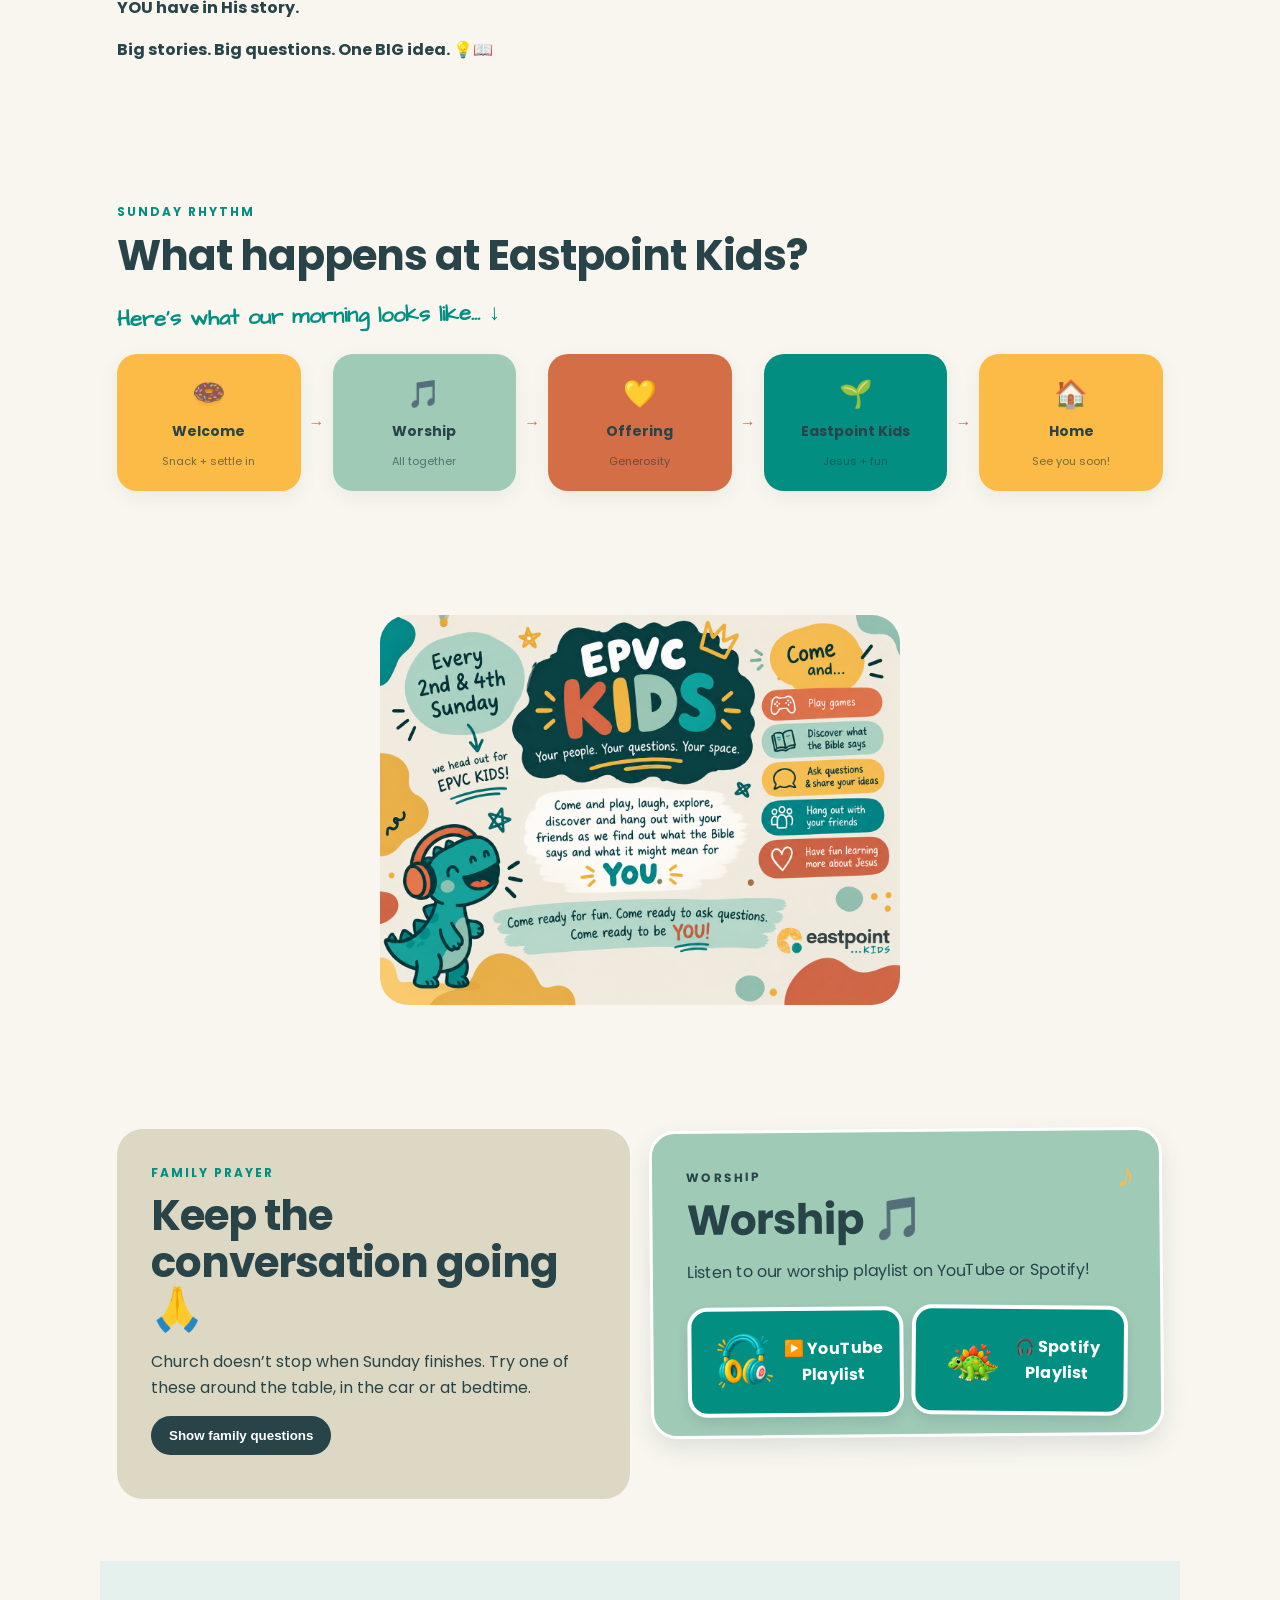
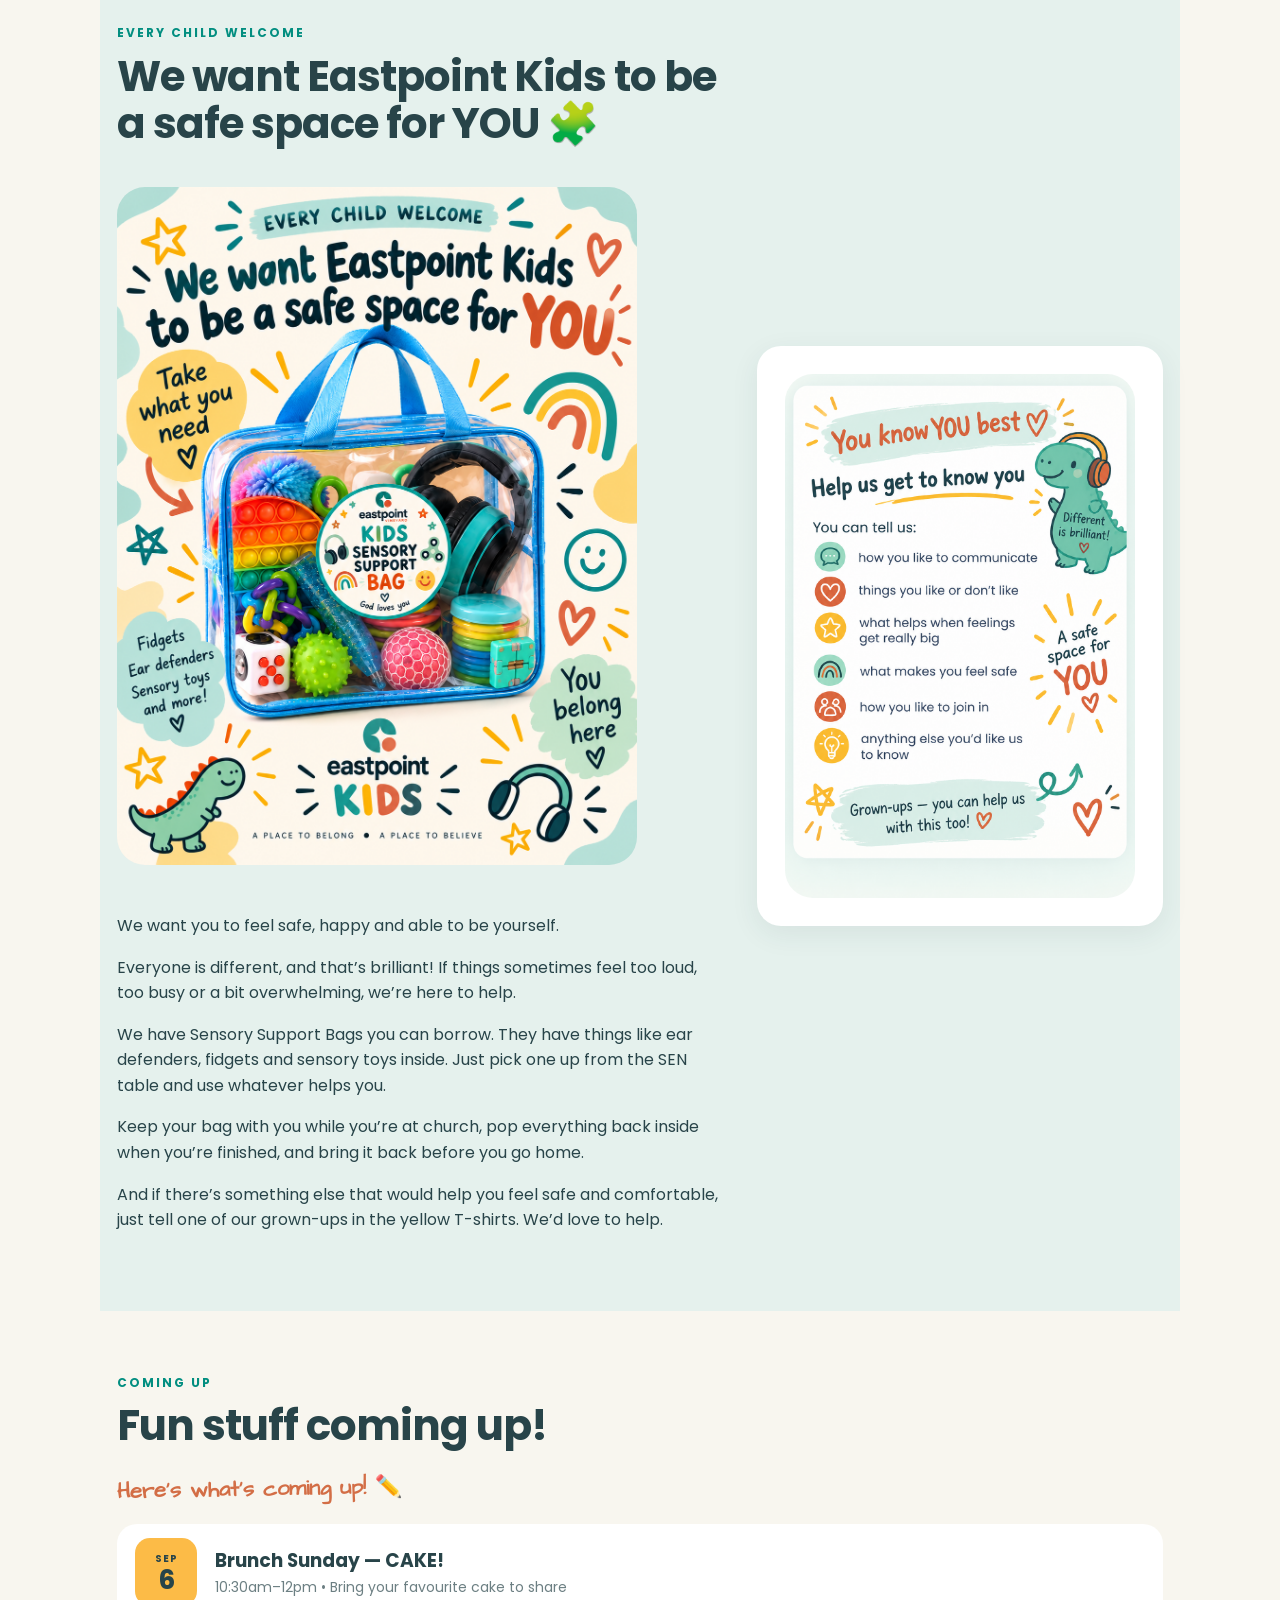
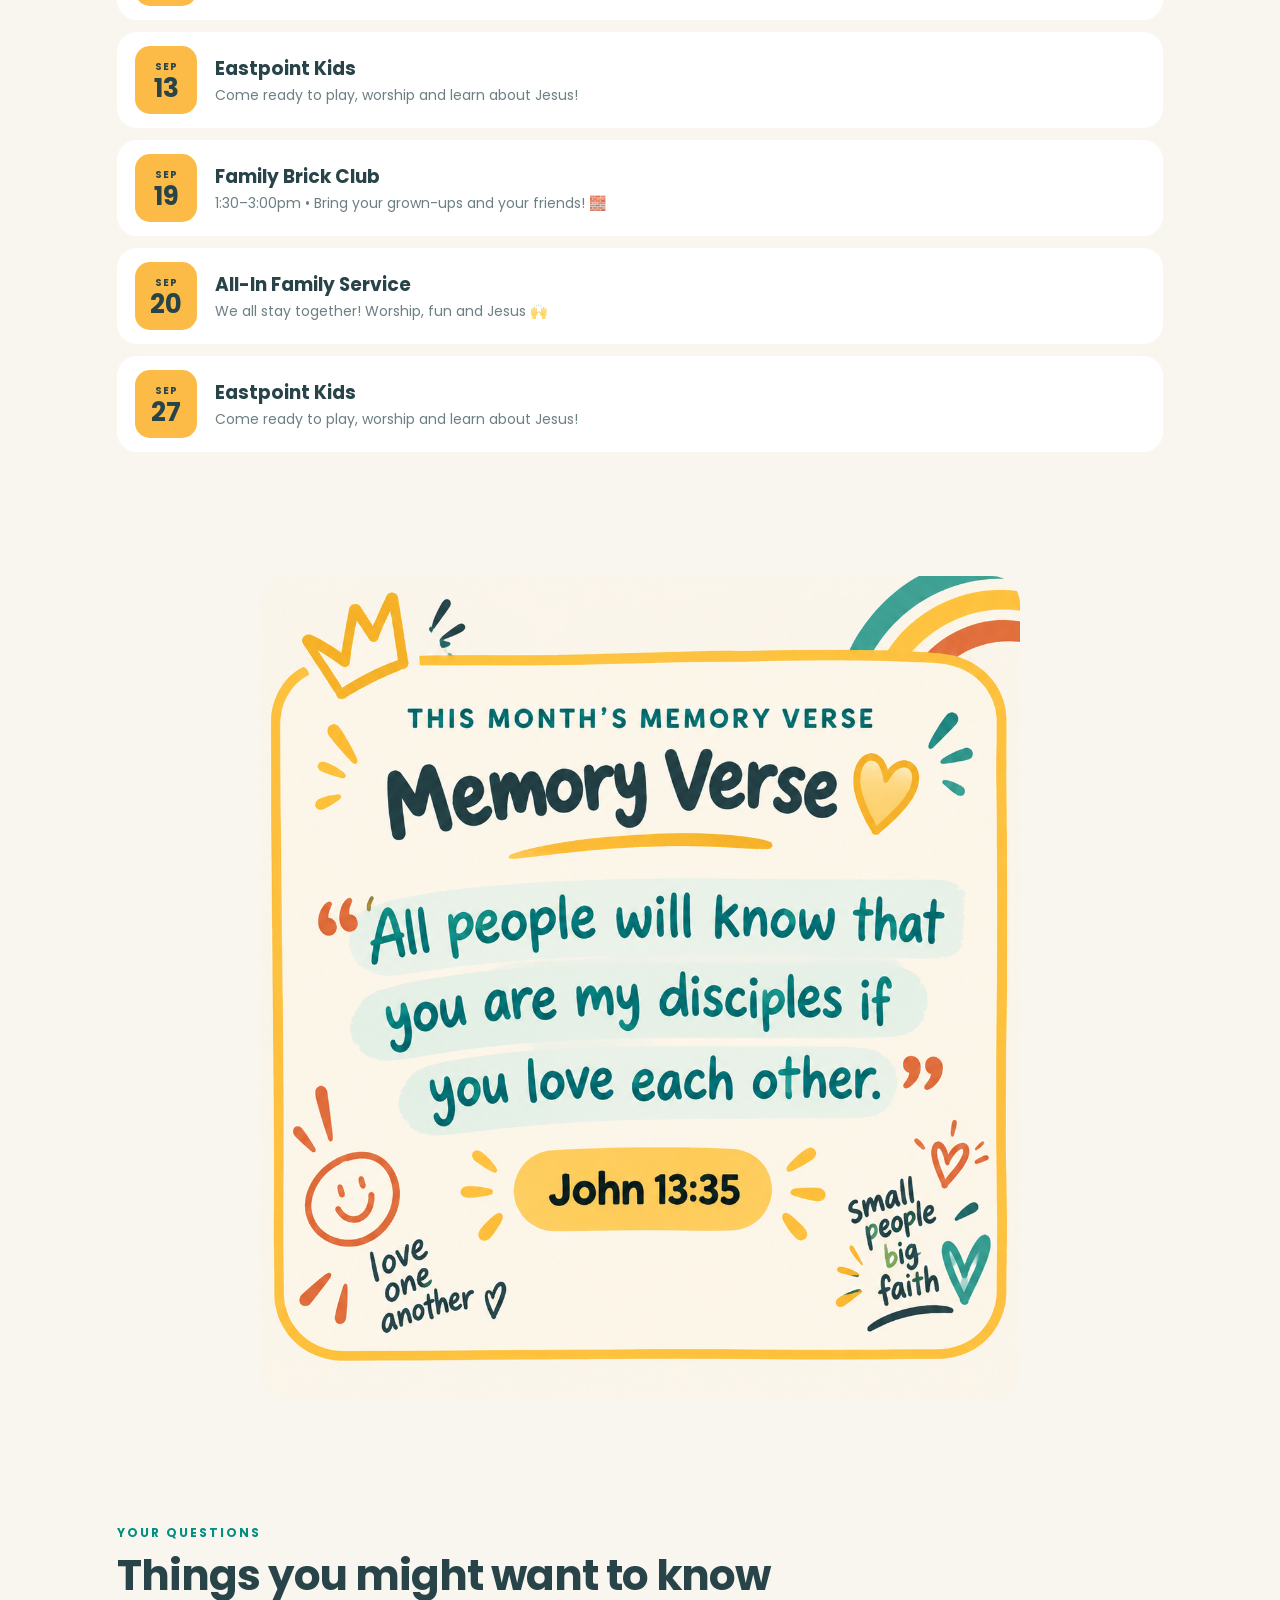
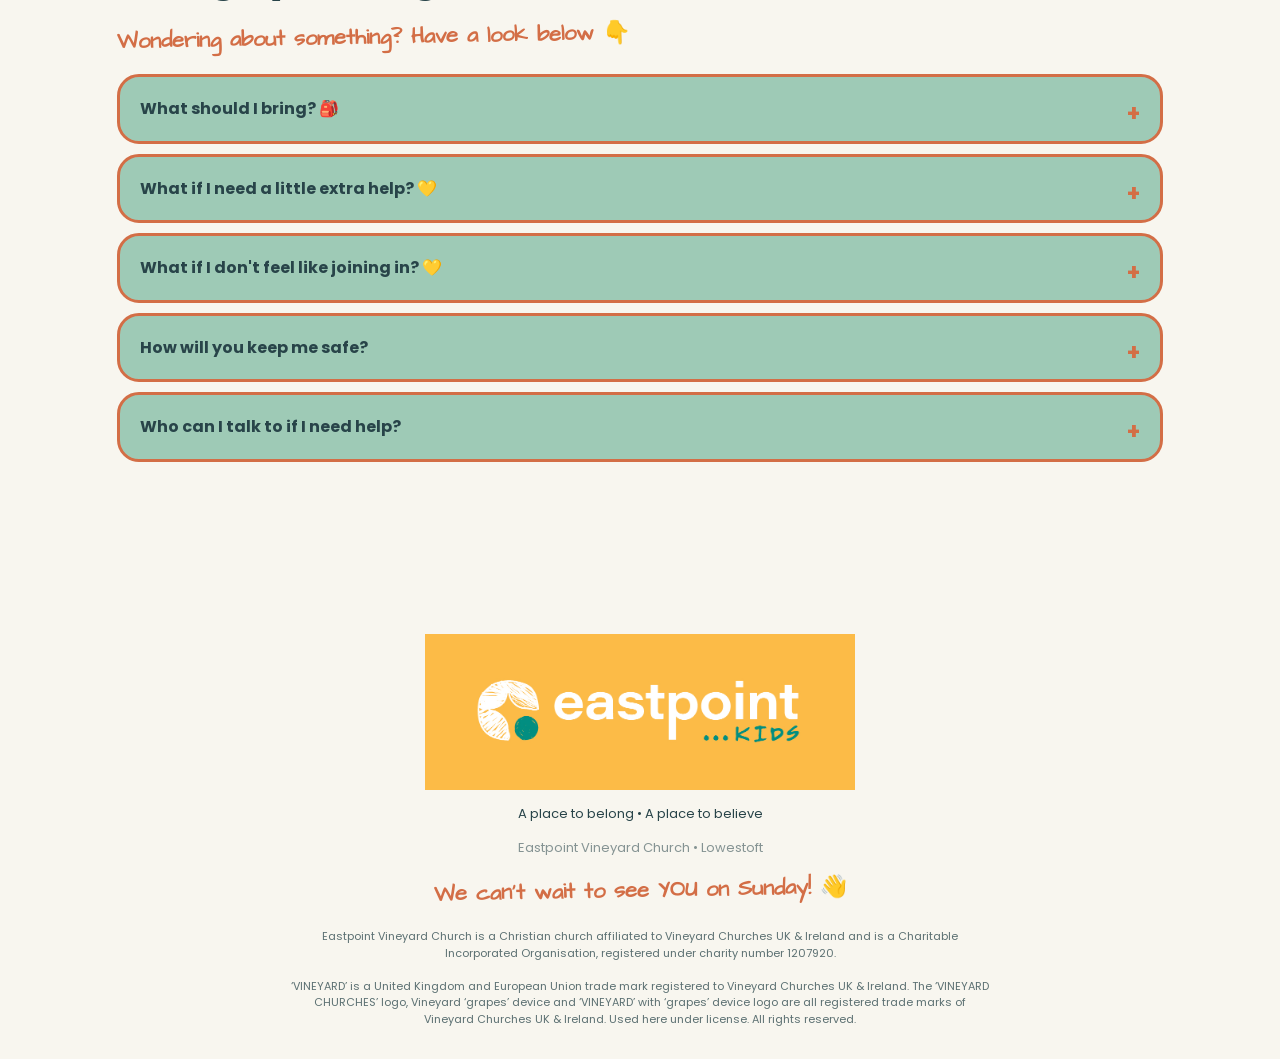
==== commit b4016409: "Replace 'THIS SUNDAY' section with 'THIS TERM'" ====
--- a/index.html
+++ b/index.html
@@ -28,22 +28,18 @@
 </section>
 
 <section id="this-sunday" class="section container">
-  <div class="eyebrow">THIS SUNDAY</div>
-  <div class="feature-card">
-    <div>
-      <span class="pill">Sunday 6 September</span>
-     <p class="brunch-scribble">YUM! Feeling hungry? What’s your favourite cake? 🍰</p>
-      <h2>It’s Brunch Sunday! 🍰</h2>
-      <p>This Sunday looks a little different — we’re gathering as one big Eastpoint family for Brunch Sunday.</p>
-      <p><strong>This month’s theme is CAKE!</strong> Bring a favourite cake to share if you can, come hungry, and join us as we eat together, catch up and hear what God has been doing in each other’s lives.</p>
-      <div class="info-strip">
-       <div style="background:#D36E46;color:white;">🕘 <b>10:30am–12 noon</b></div>
-        <div>❤️ <b>Everyone welcome</b></div>
-        <div>👟 <b>Come as you are</b></div>
-      </div>
-    </div>
-    <div class="cake-art"><img src="Fun Cupcakes.png" alt="Fun cupcakes and doughnuts" style="width:100%; max-width:500px; height:auto;"></div>
-  </div>
+ <section id="this-sunday" class="section container">
+  <div class="eyebrow">THIS TERM</div>
+
+  <h2>THE BIG IDEA! 💡</h2>
+
+  <p><strong>We’re going on one BIG Bible adventure!</strong></p>
+
+  <p>This term at EPVC Kids, we’re discovering the <strong>BIG story of the Bible</strong> — starting right at the beginning.</p>
+
+  <p>We’ll meet some amazing people, hear some incredible stories and discover what they show us about <strong>God, ourselves and the part YOU have in His story.</strong></p>
+
+  <p><strong>Big stories. Big questions. One BIG idea. 💡📖</strong></p>
 </section>
 
 <section class="section container">
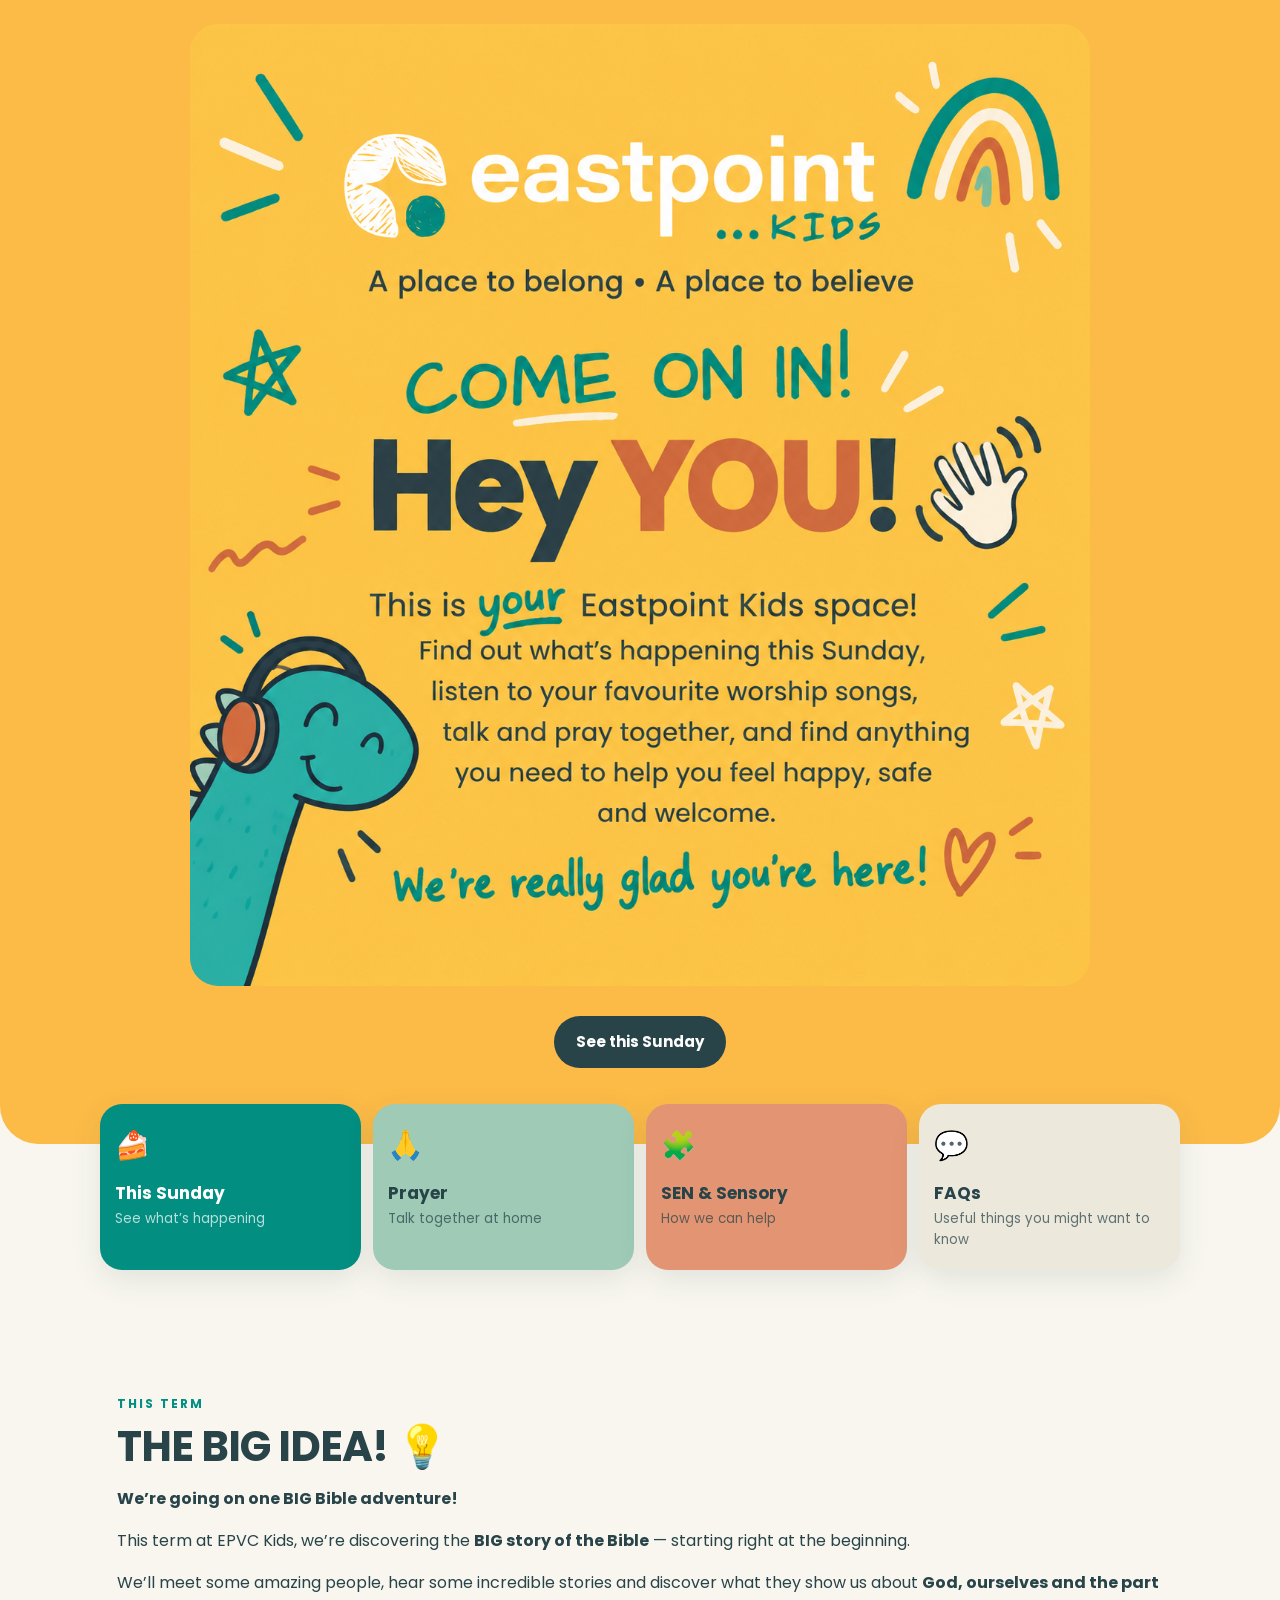
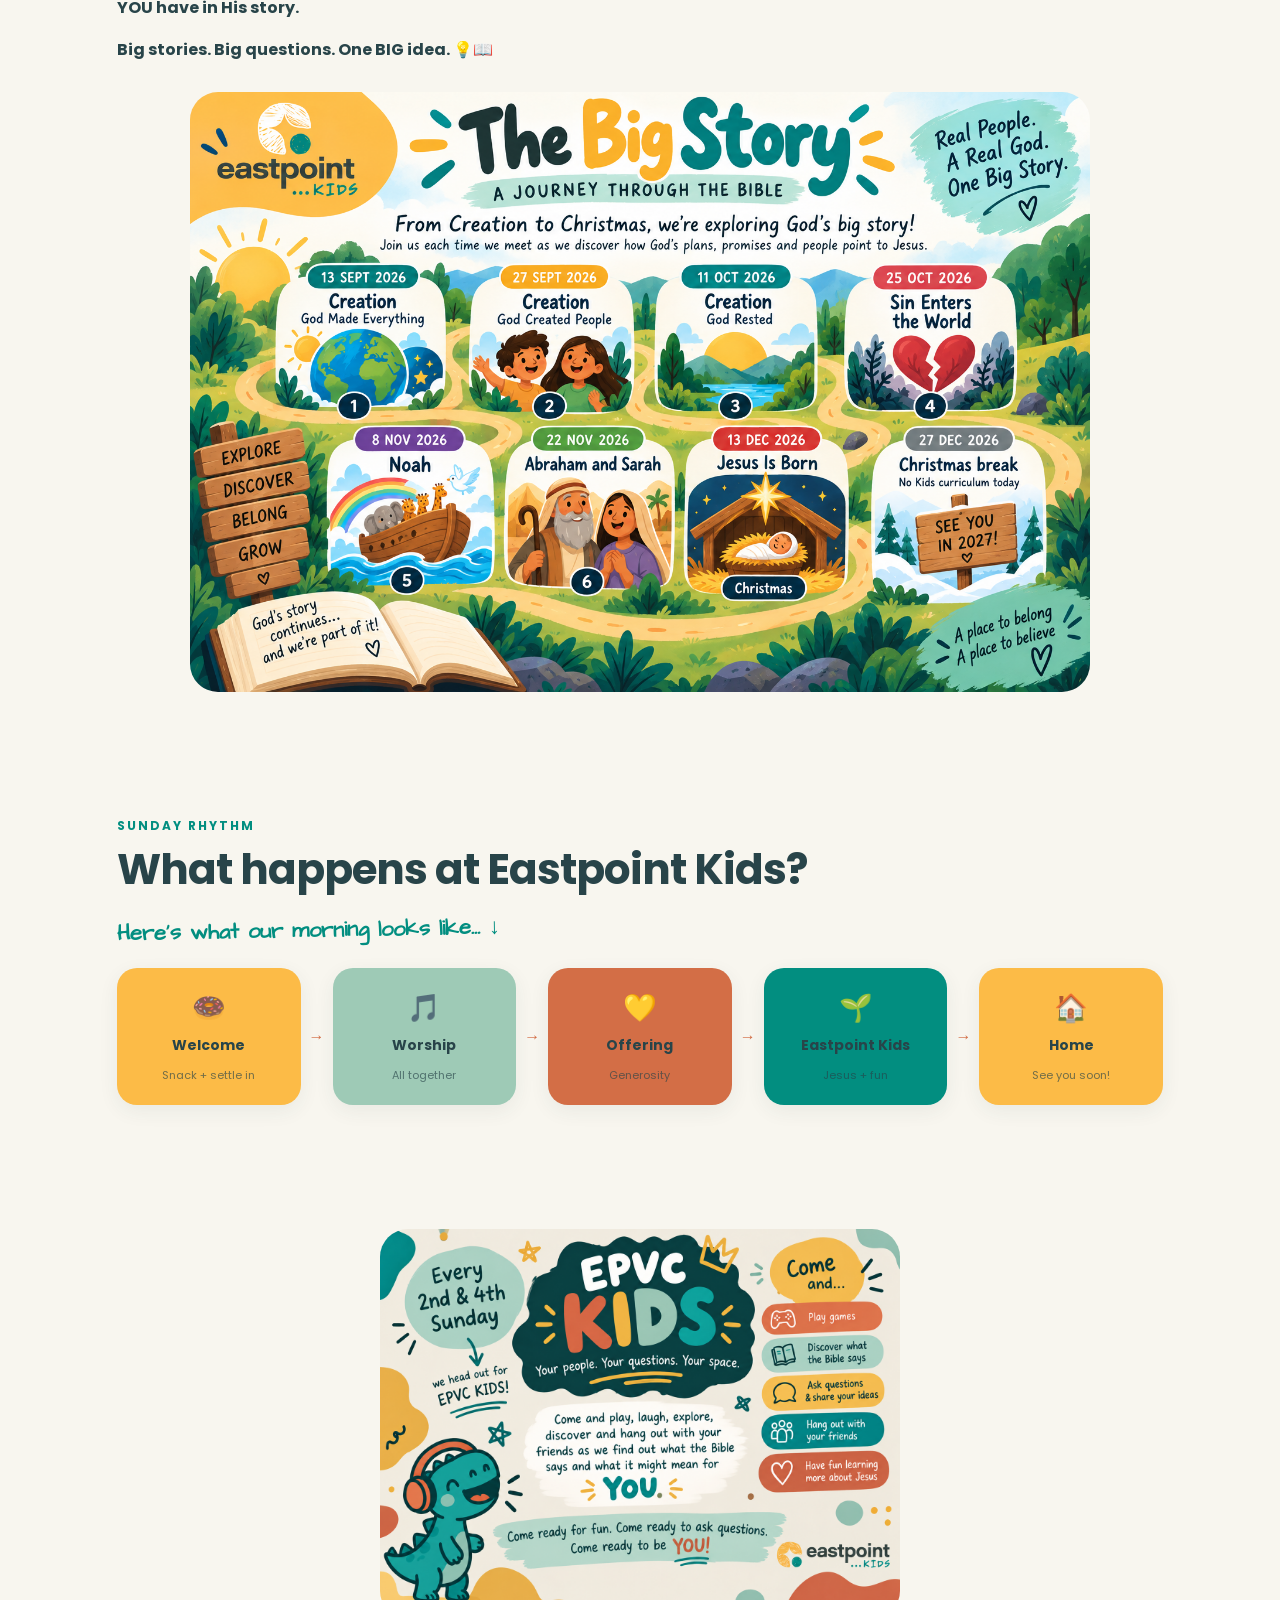
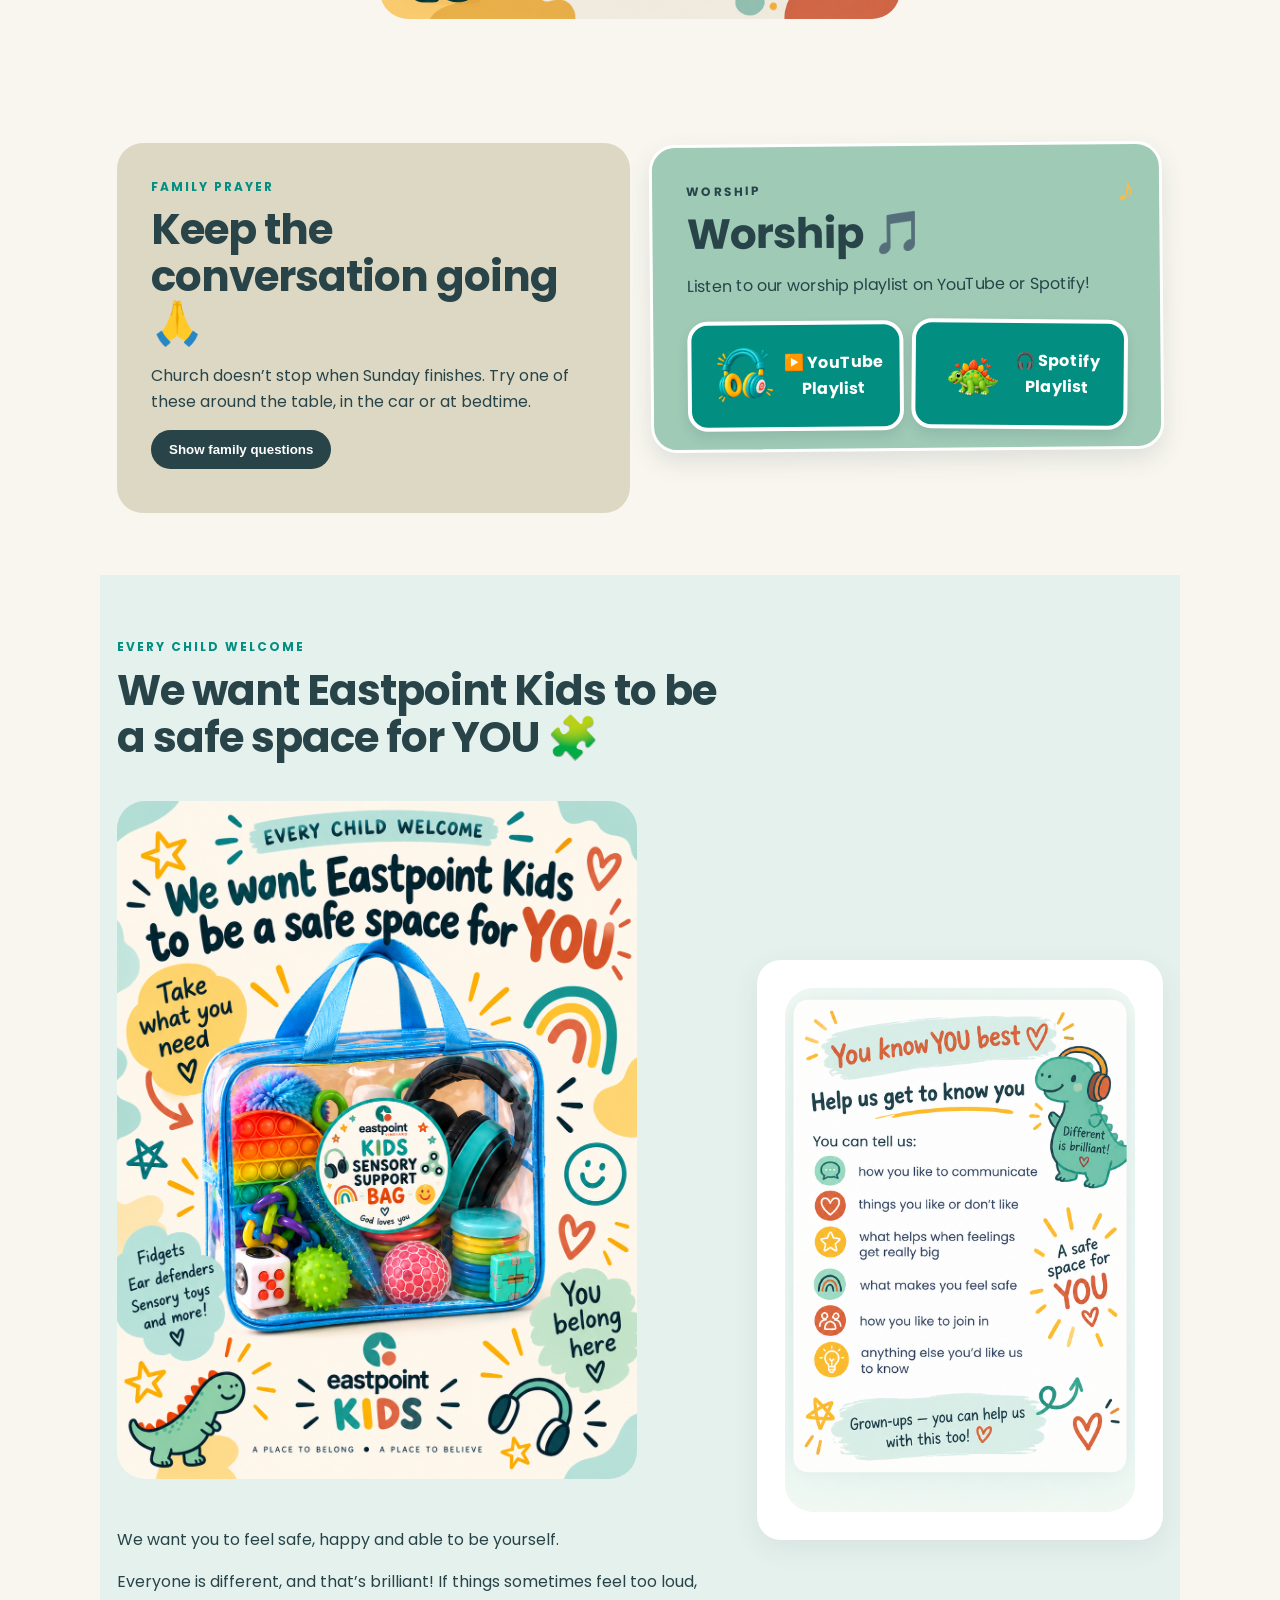
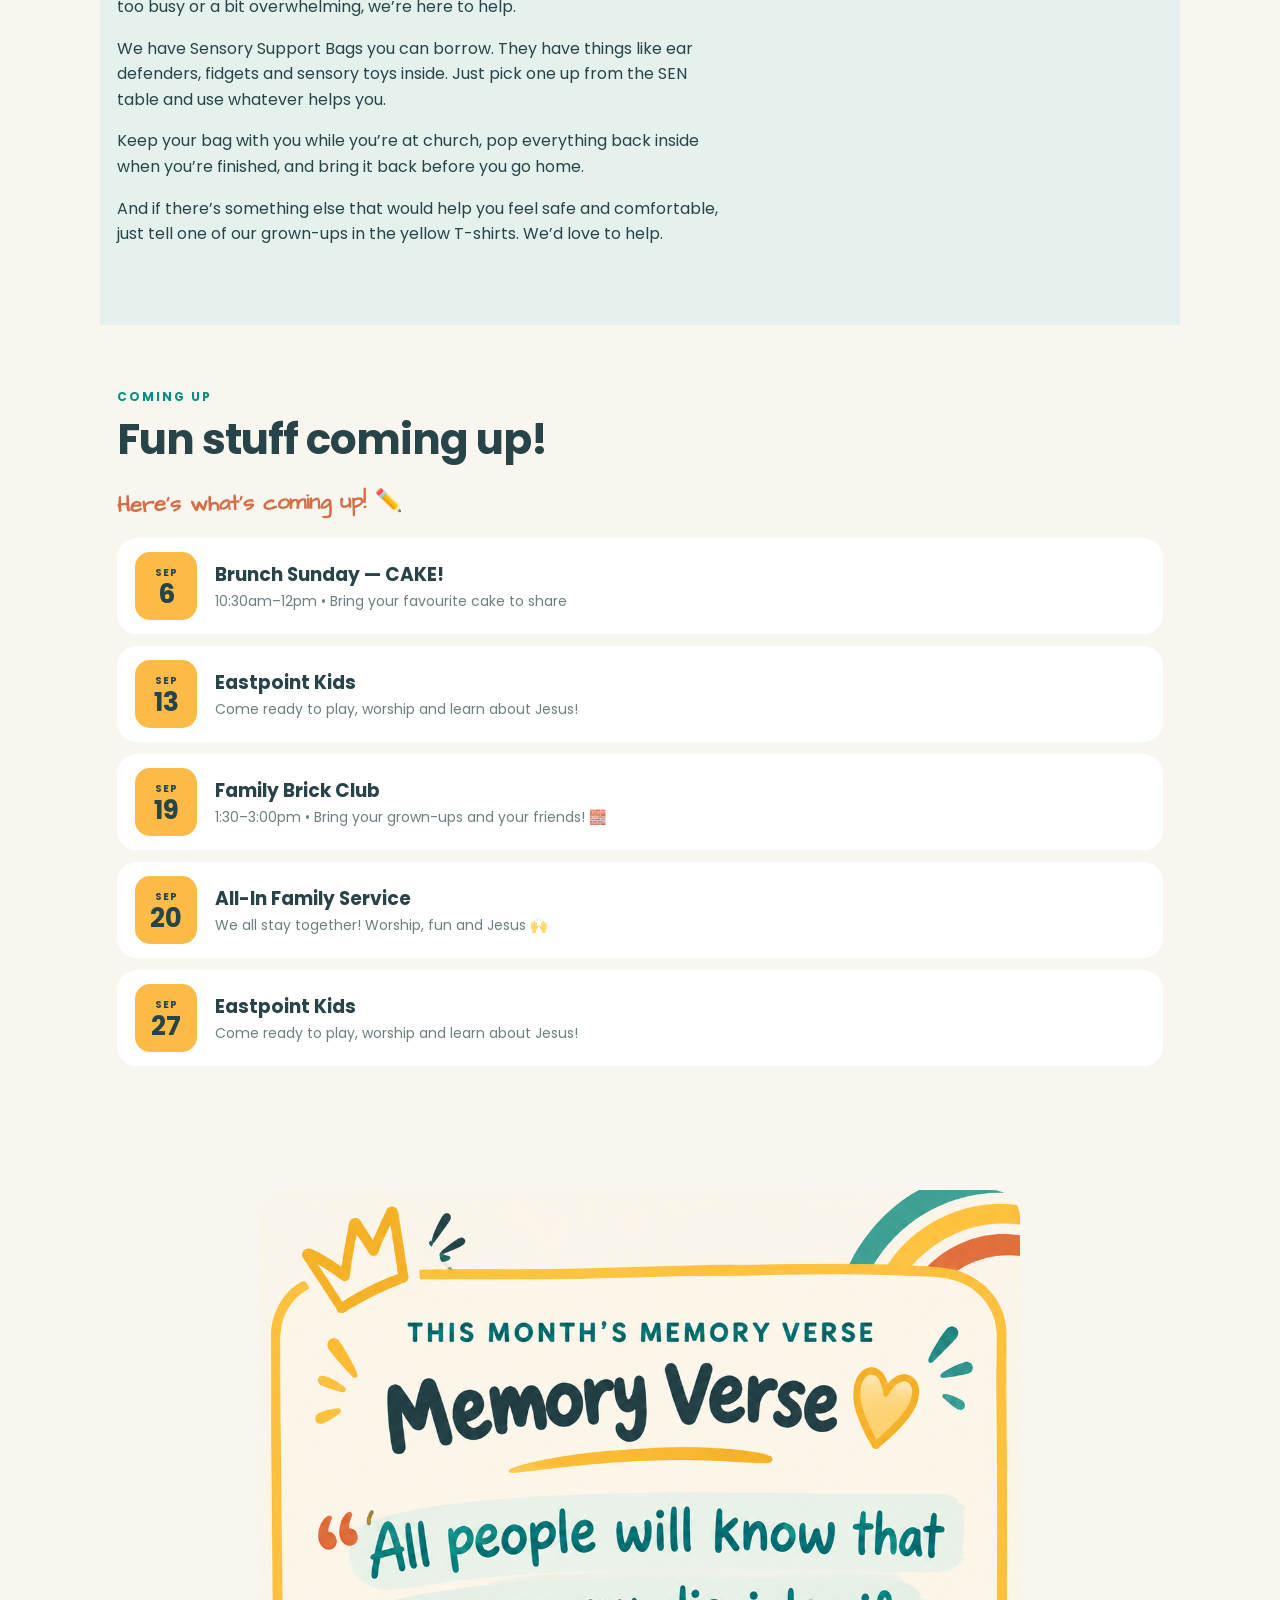
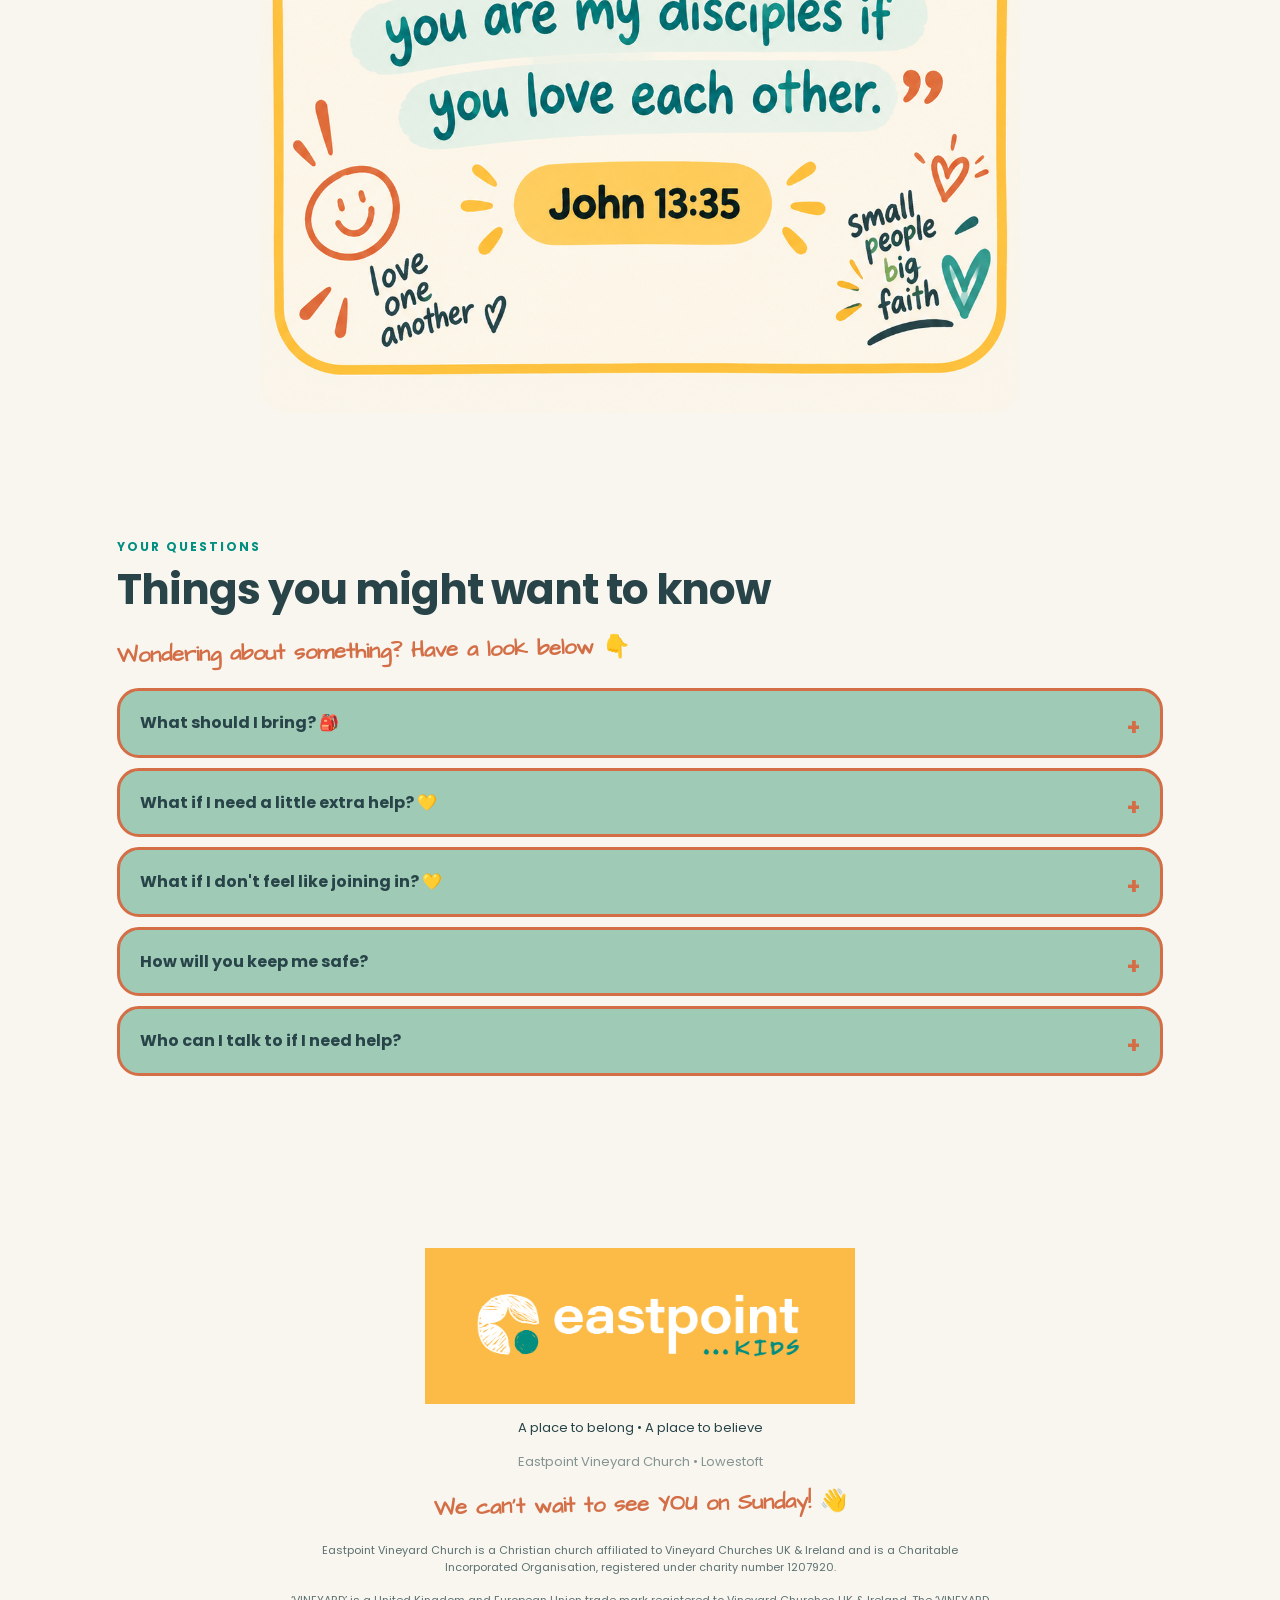
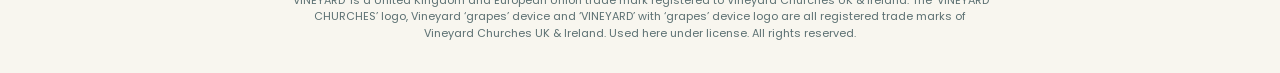
==== commit 70966e12: "Add image to index.html for Sunday themes" ====
--- a/index.html
+++ b/index.html
@@ -40,6 +40,7 @@
   <p>We’ll meet some amazing people, hear some incredible stories and discover what they show us about <strong>God, ourselves and the part YOU have in His story.</strong></p>
 
   <p><strong>Big stories. Big questions. One BIG idea. 💡📖</strong></p>
+   <img src="Sunday themes - the big idea sept-nov 26.png" alt="The Big Story - EPVC Kids term themes" style="width:100%; max-width:900px; height:auto; display:block; margin:30px auto 0; border-radius:28px;">
 </section>
 
 <section class="section container">
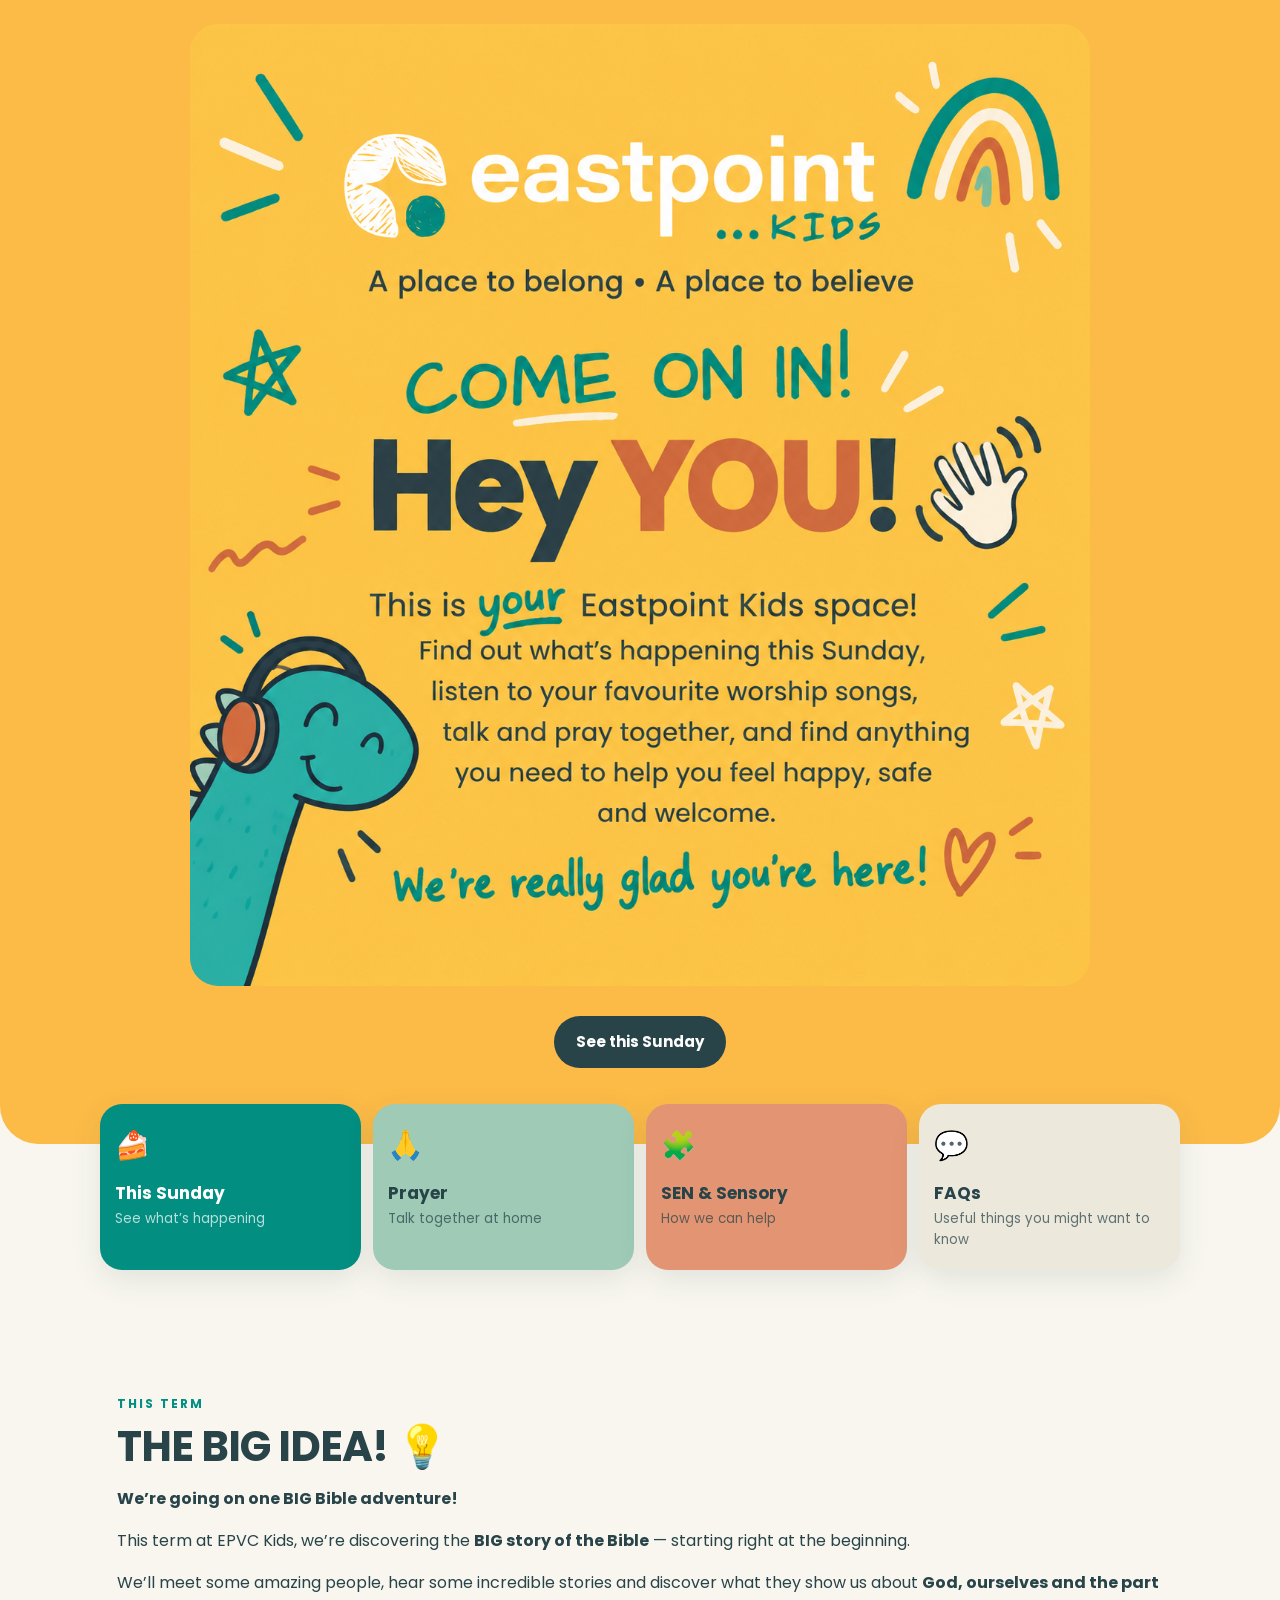
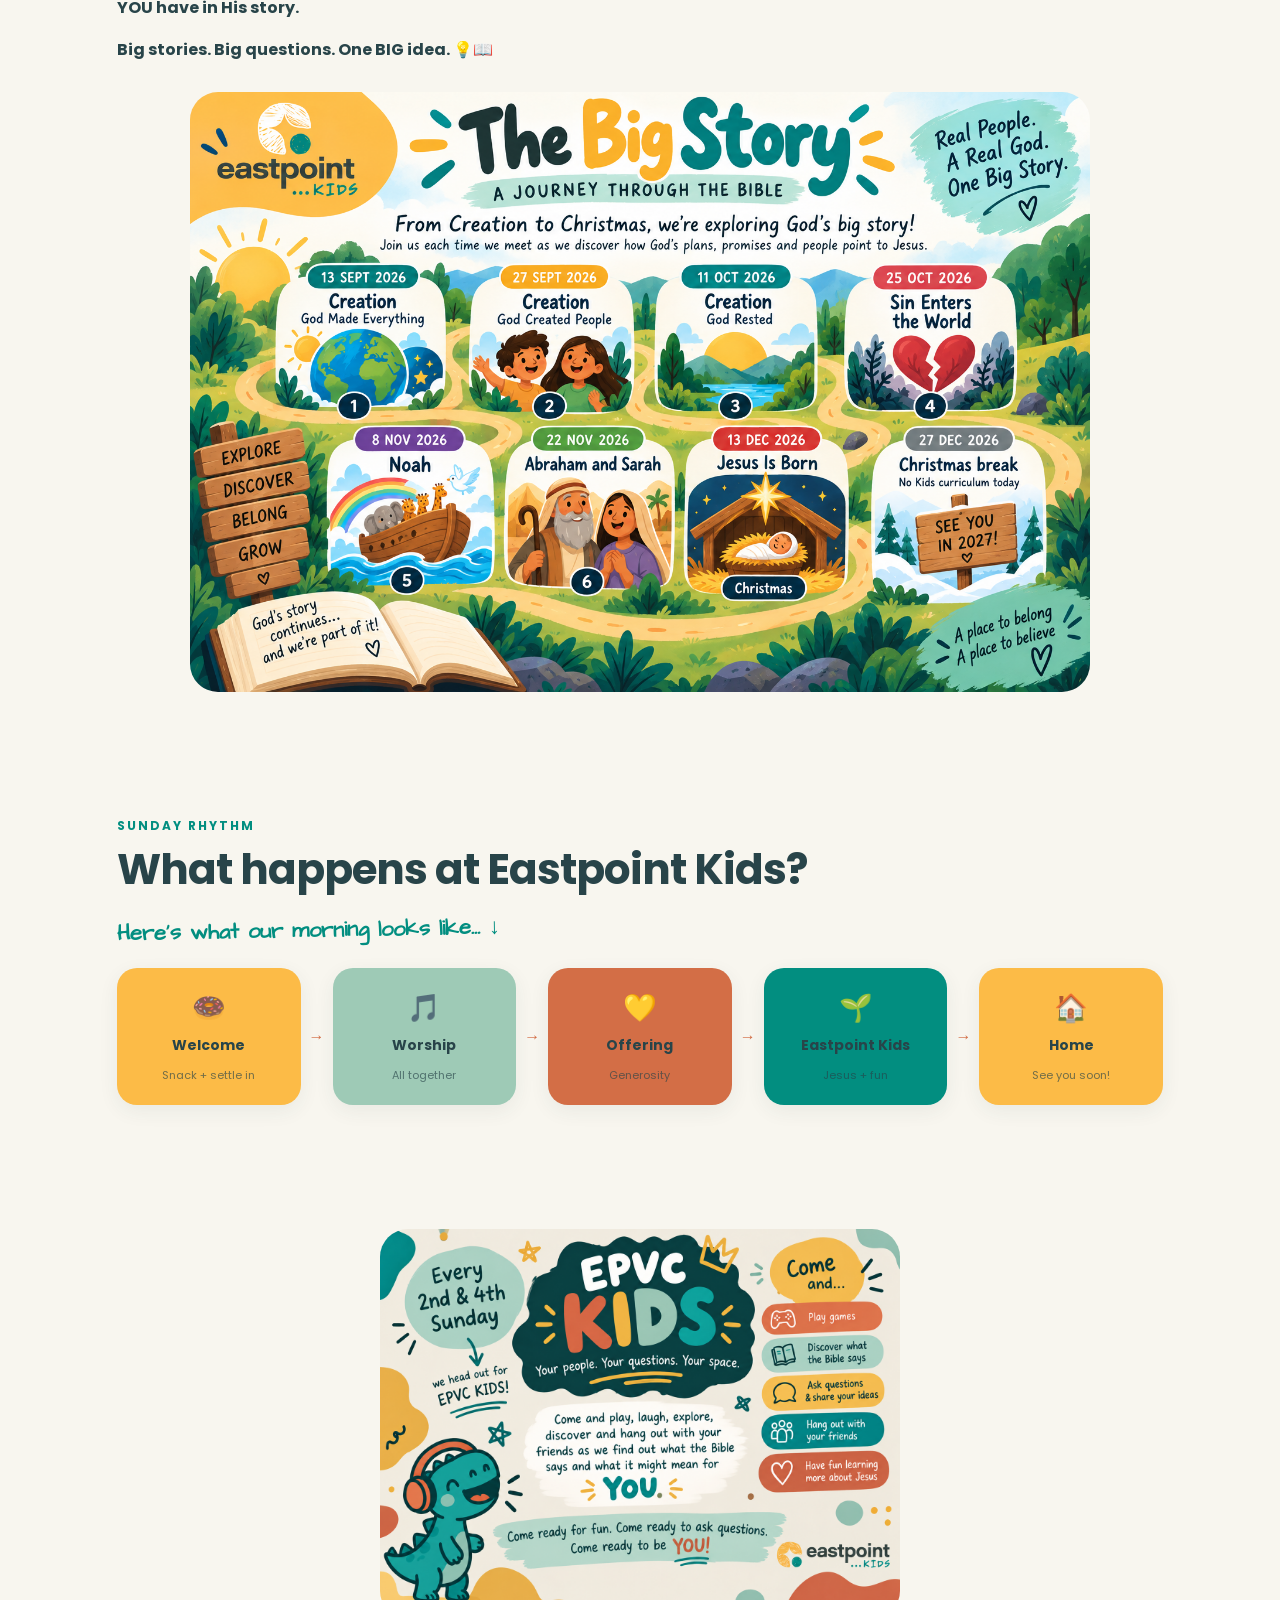
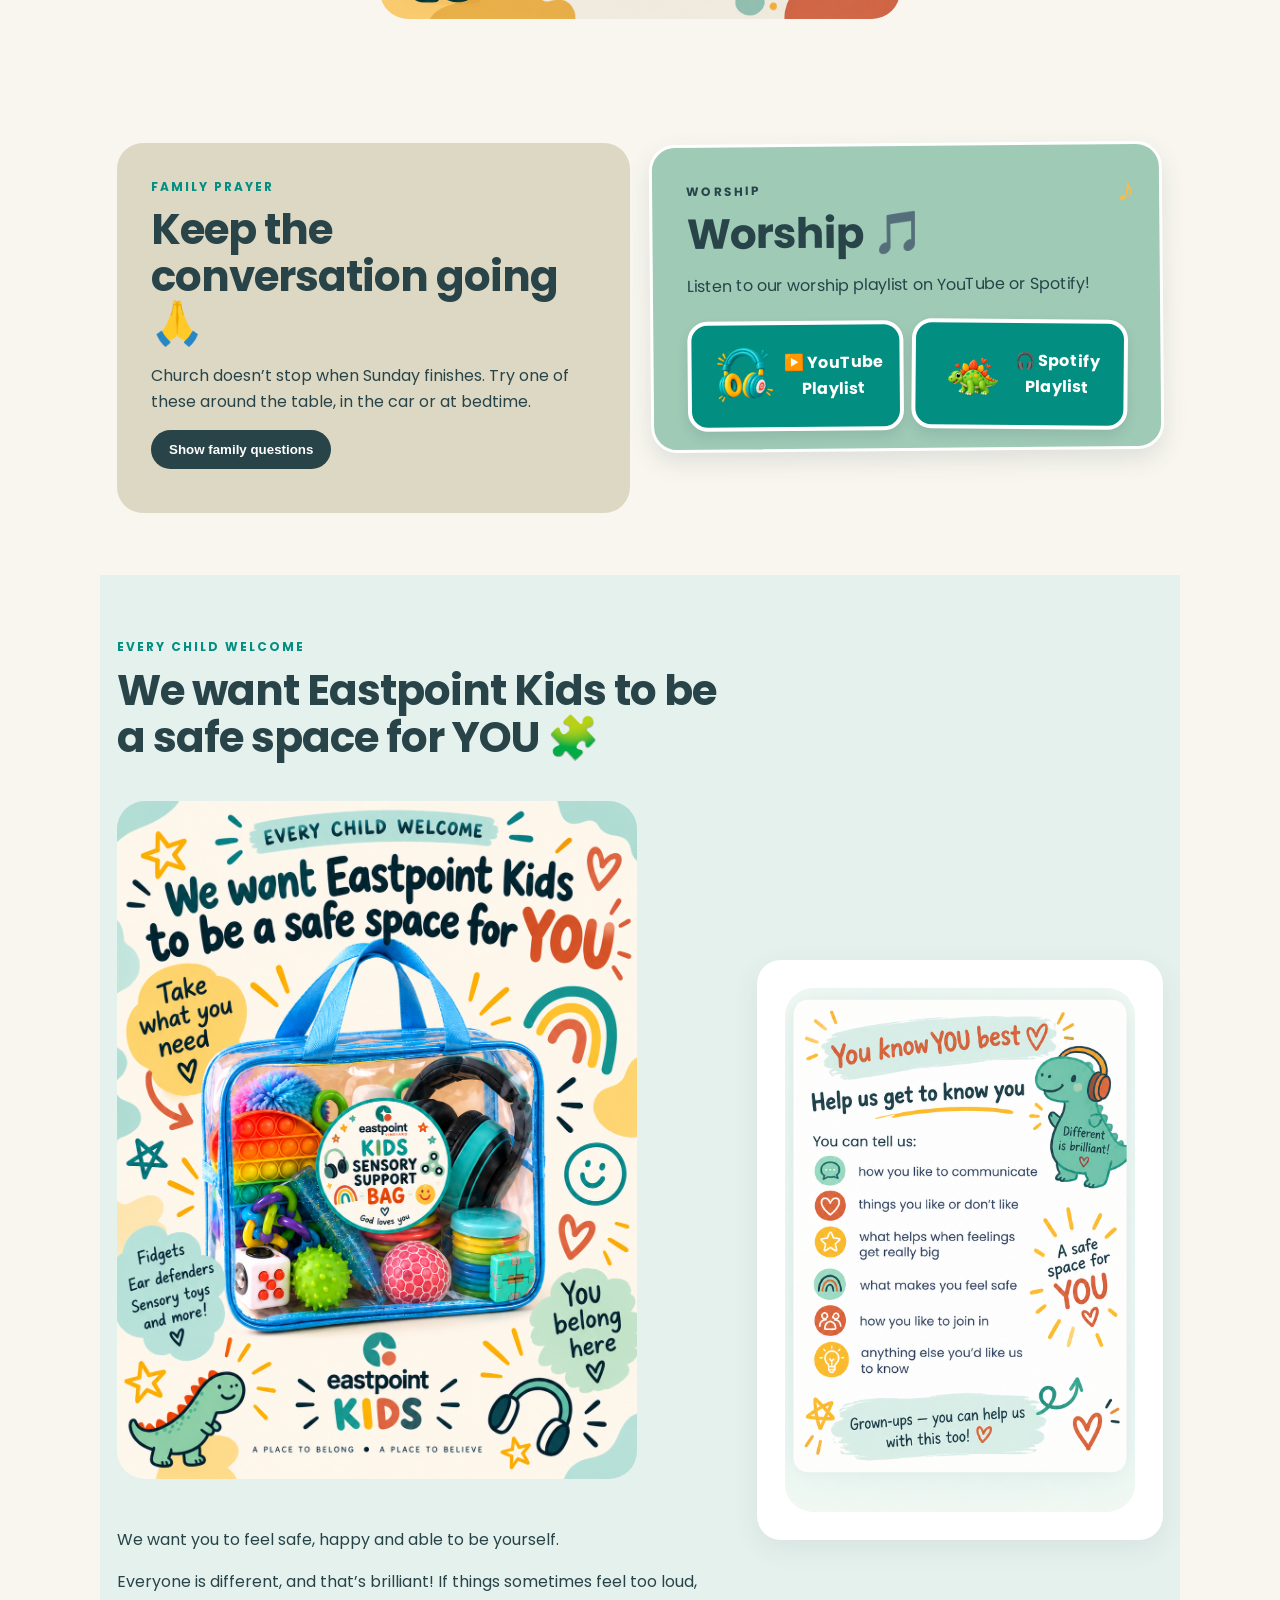
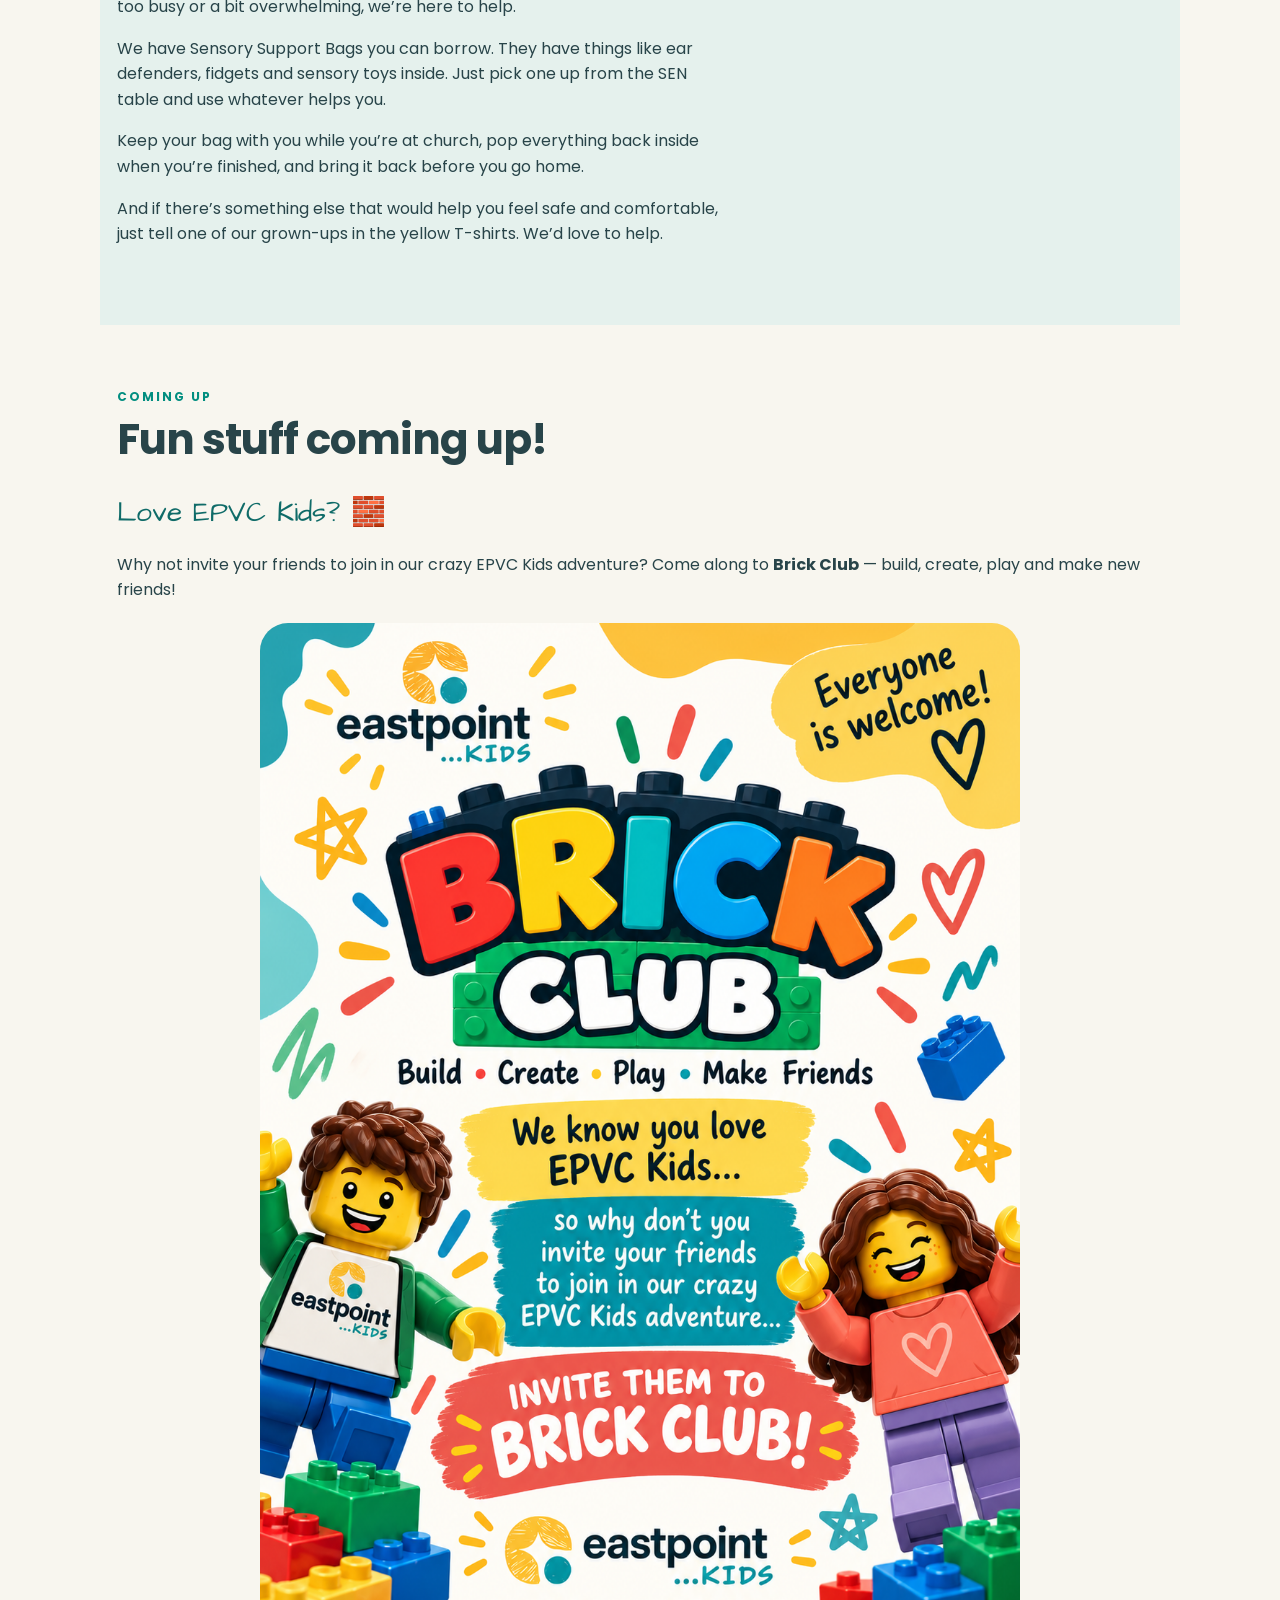
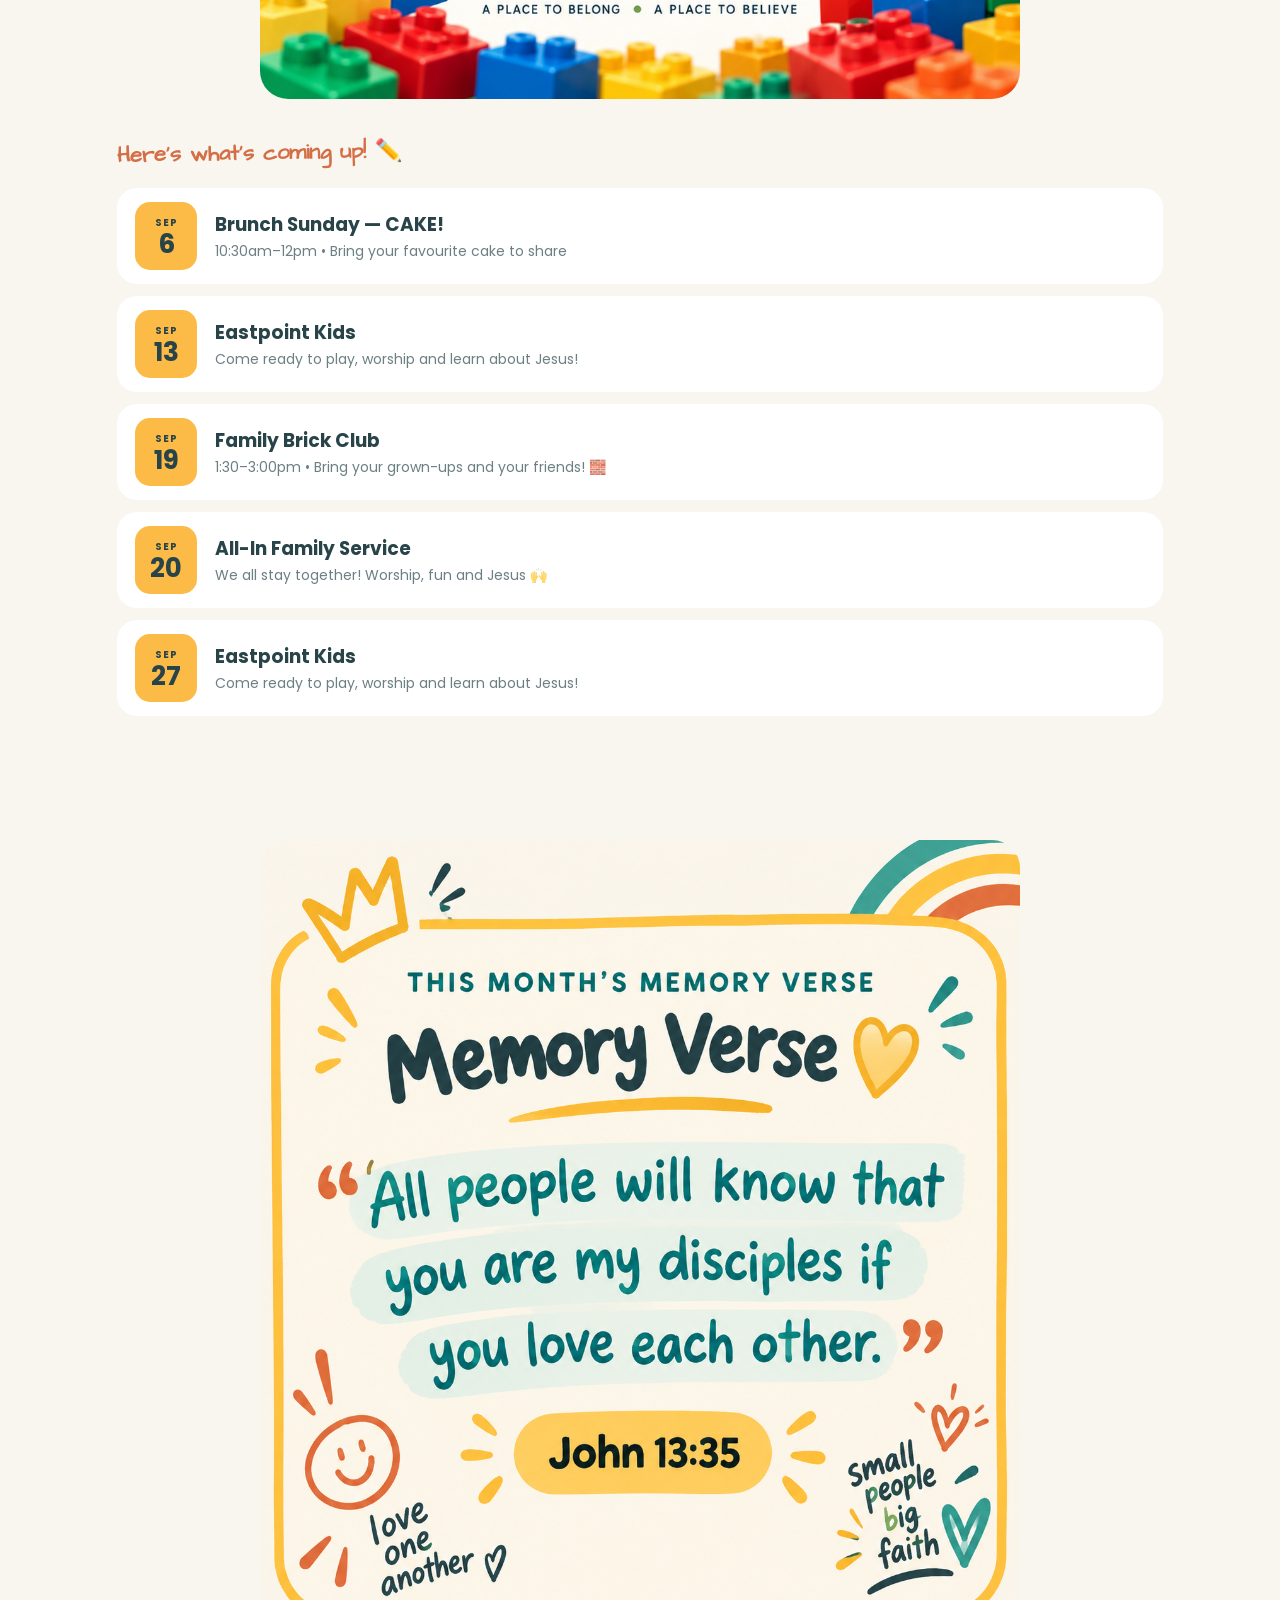
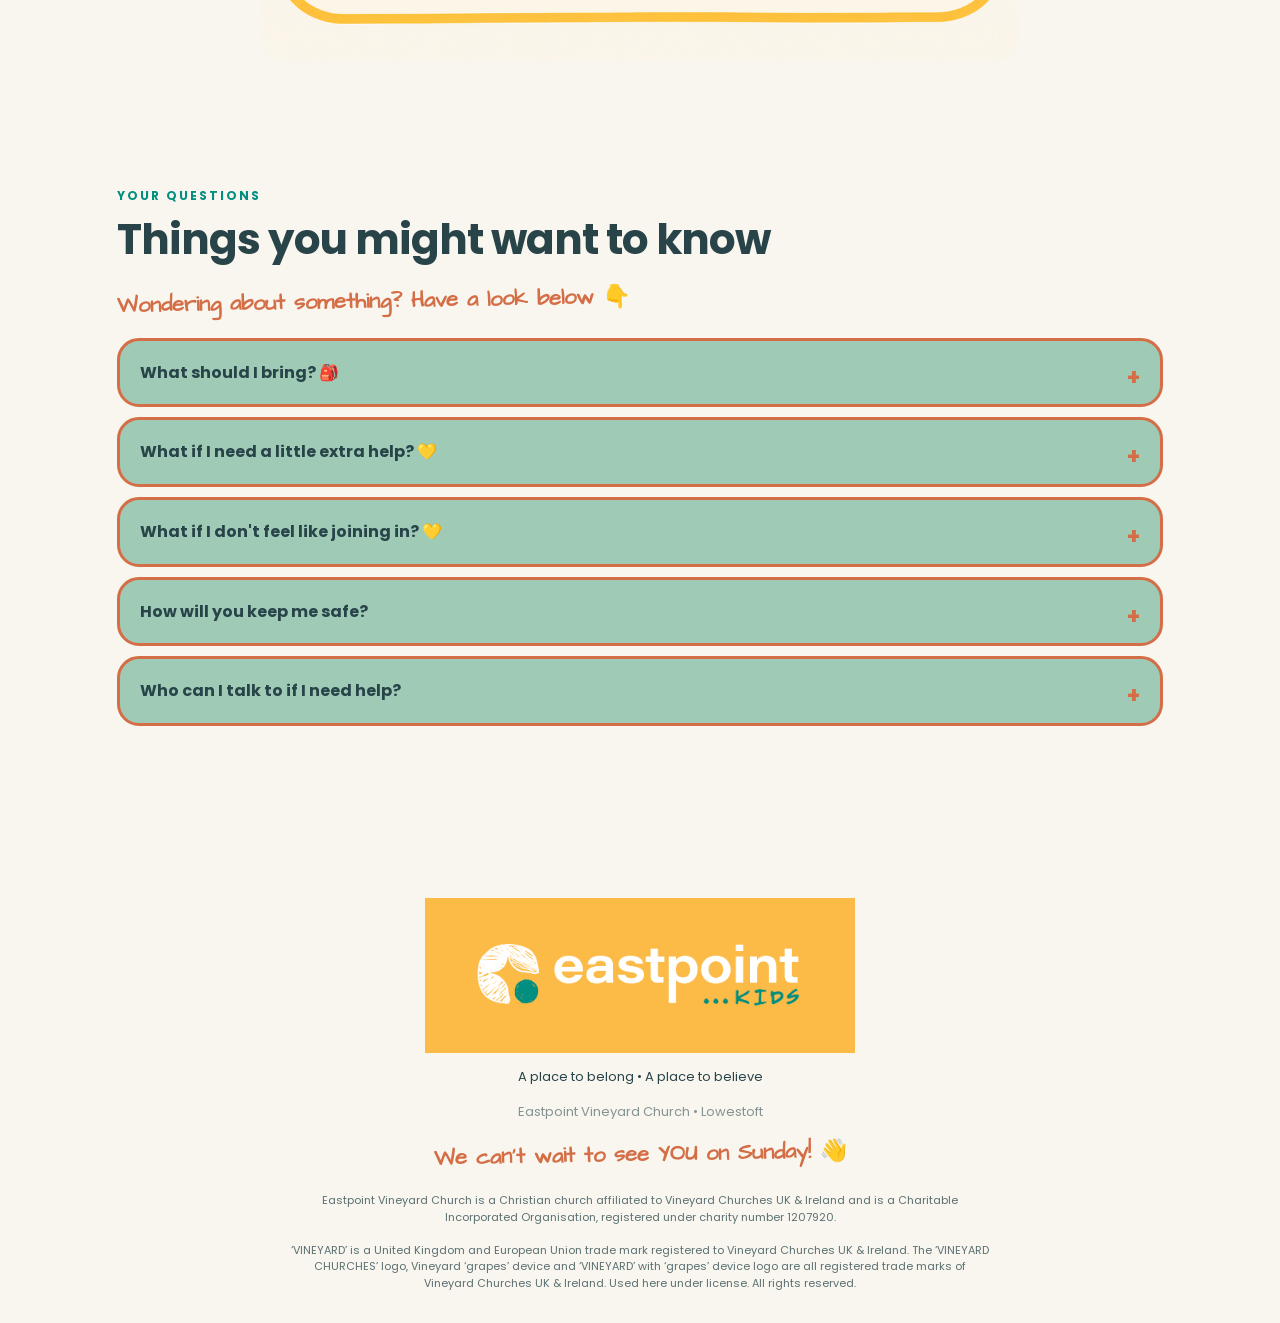
==== commit 1a09b30e: "Update index.html" ====
--- a/index.html
+++ b/index.html
@@ -116,6 +116,17 @@
 <section class="section container">
   <div class="eyebrow">COMING UP</div>
   <h2>Fun stuff coming up! </h2>
+  <p style="font-family:'Architects Daughter', cursive; font-size:28px; color:#0F6B68; margin-bottom:10px;">
+Love EPVC Kids? 🧱
+</p>
+
+<p>
+Why not invite your friends to join in our crazy EPVC Kids adventure? Come along to <strong>Brick Club</strong> — build, create, play and make new friends!
+</p>
+
+<img src="ChatGPT Image Sep 13, 2026, 07_43_24 AM.png"
+     alt="EPVC Kids Brick Club"
+     style="width:100%; max-width:760px; height:auto; display:block; margin:20px auto 30px; border-radius:28px;">
  <p style="font-family:'Architects Daughter',cursive;font-size:22px;font-weight:600;color:#D36E46;margin:4px 0 24px;transform:rotate(-1deg);">Here's what's coming up! ✏️</p>
   <div class="event-list">
     <article class="event"><div class="datebox"><span>SEP</span><b>6</b></div><div><h3>Brunch Sunday — CAKE!</h3><p>10:30am–12pm • Bring your favourite cake to share</p></div></article>
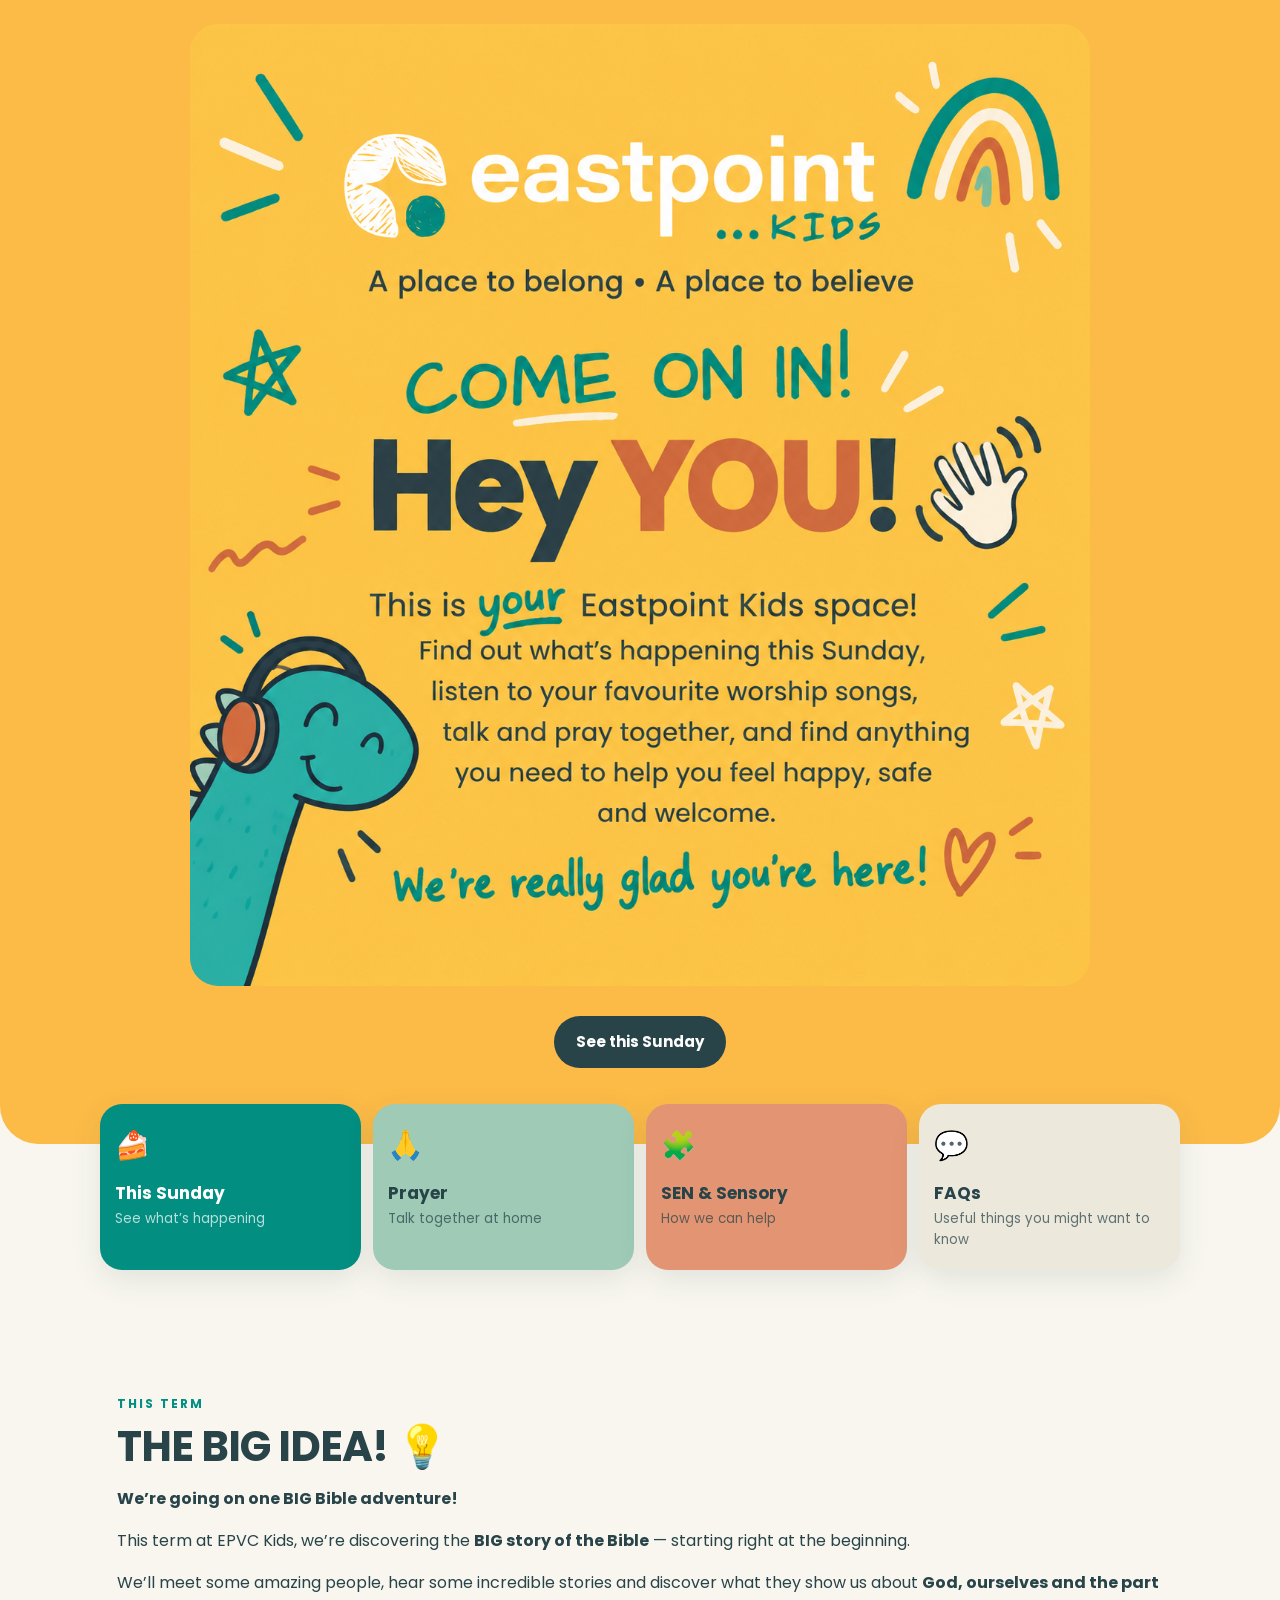
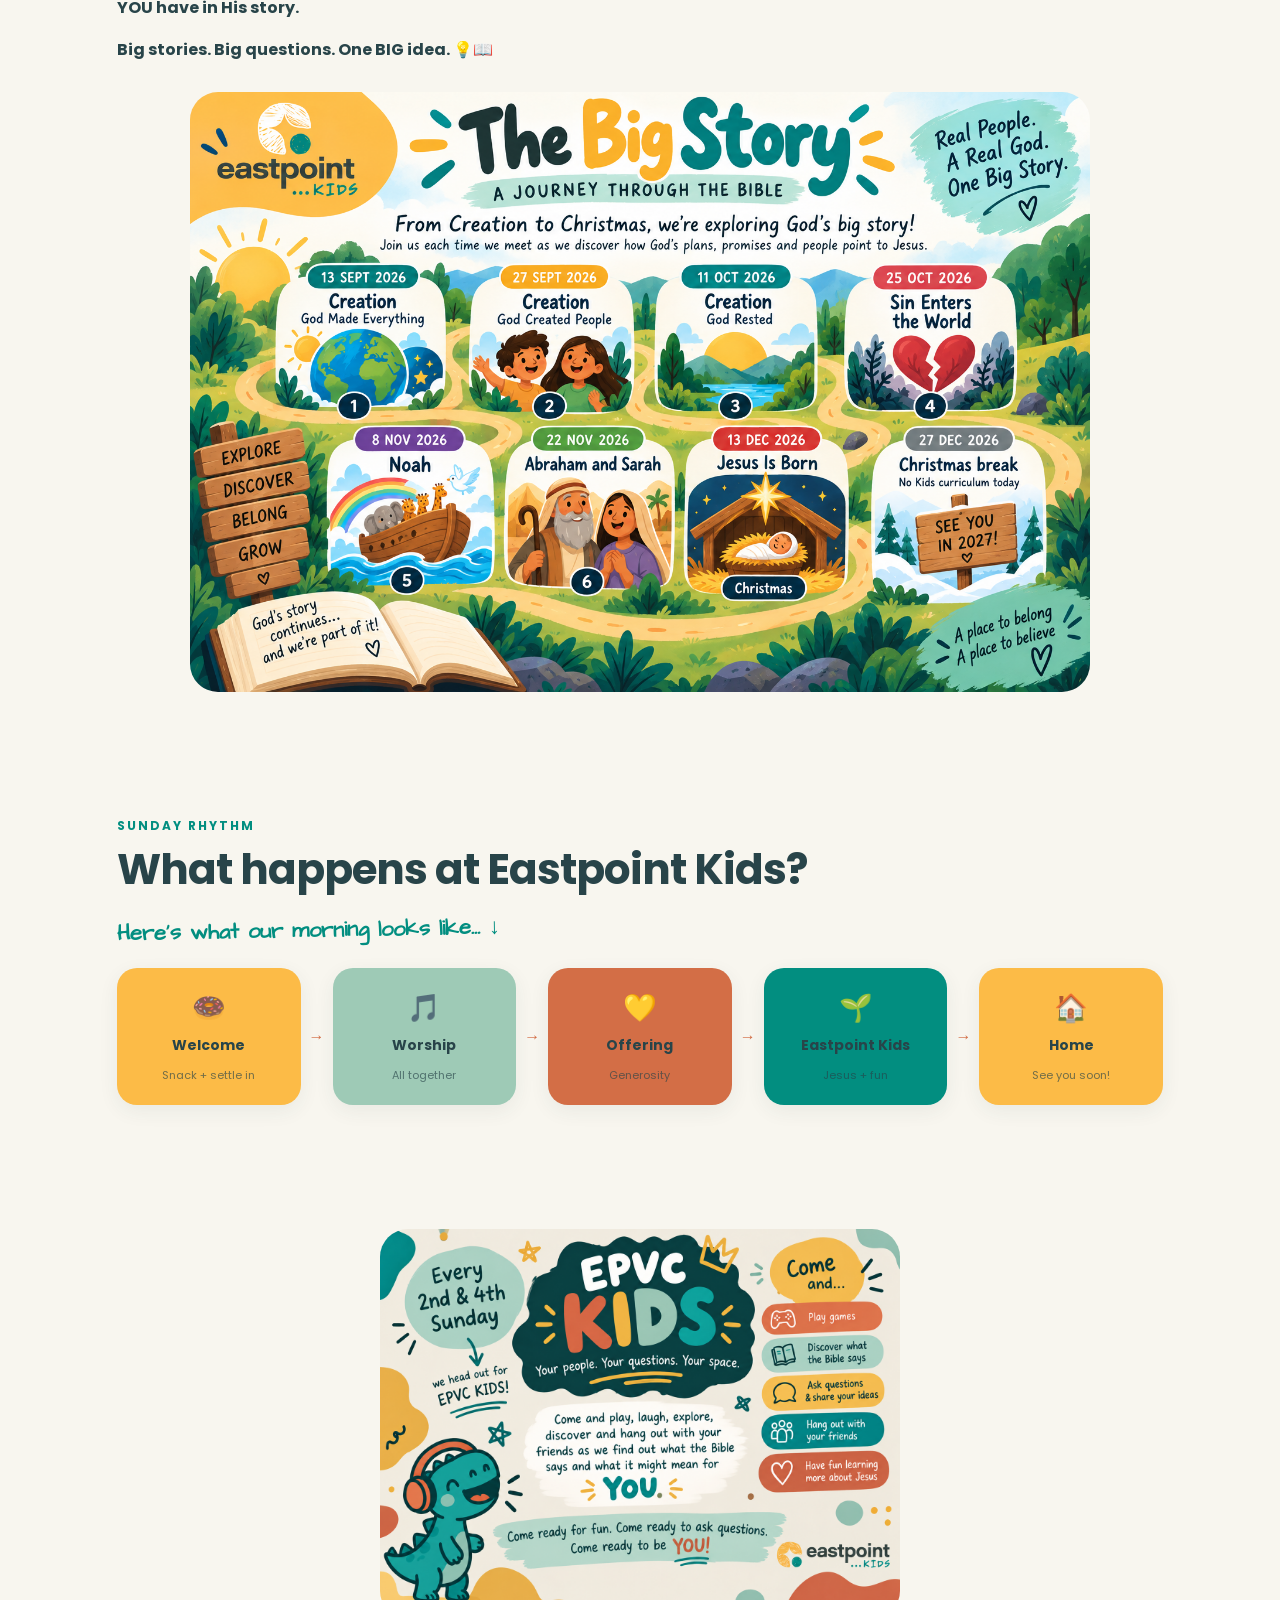
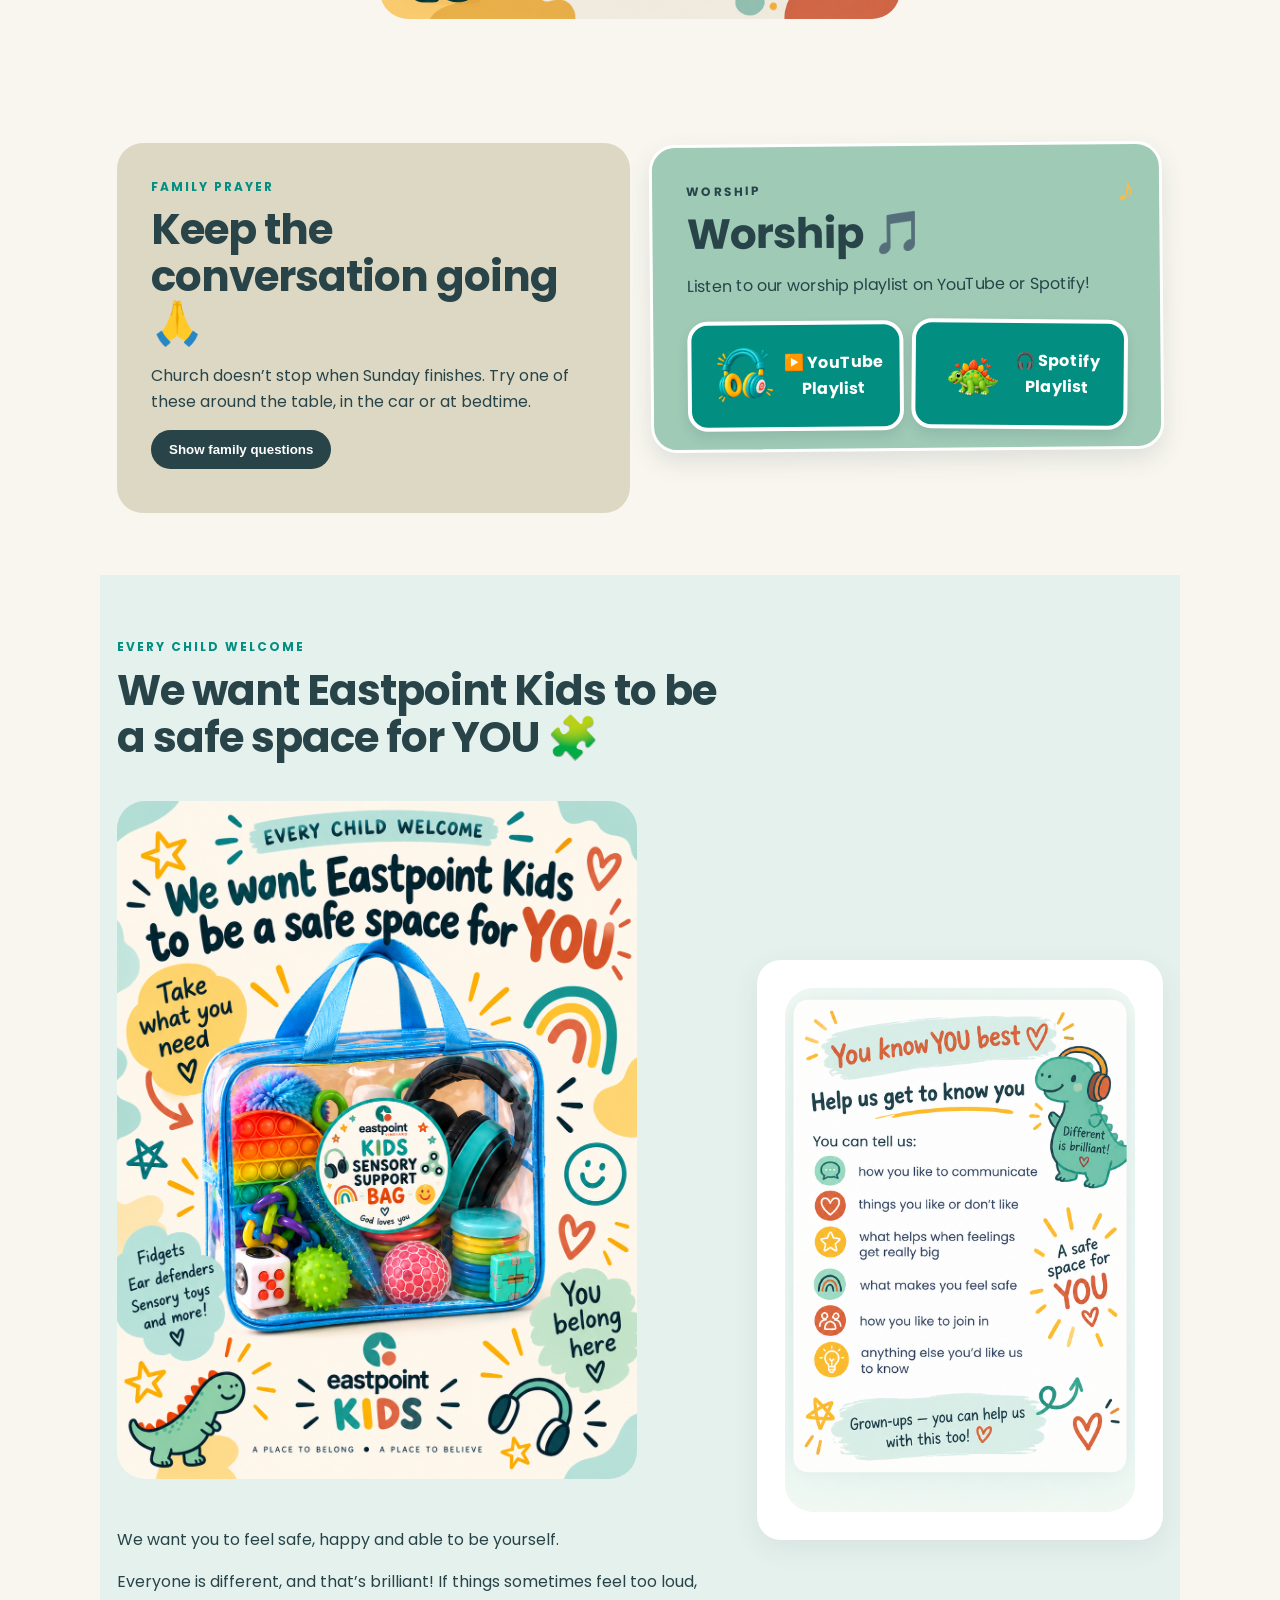
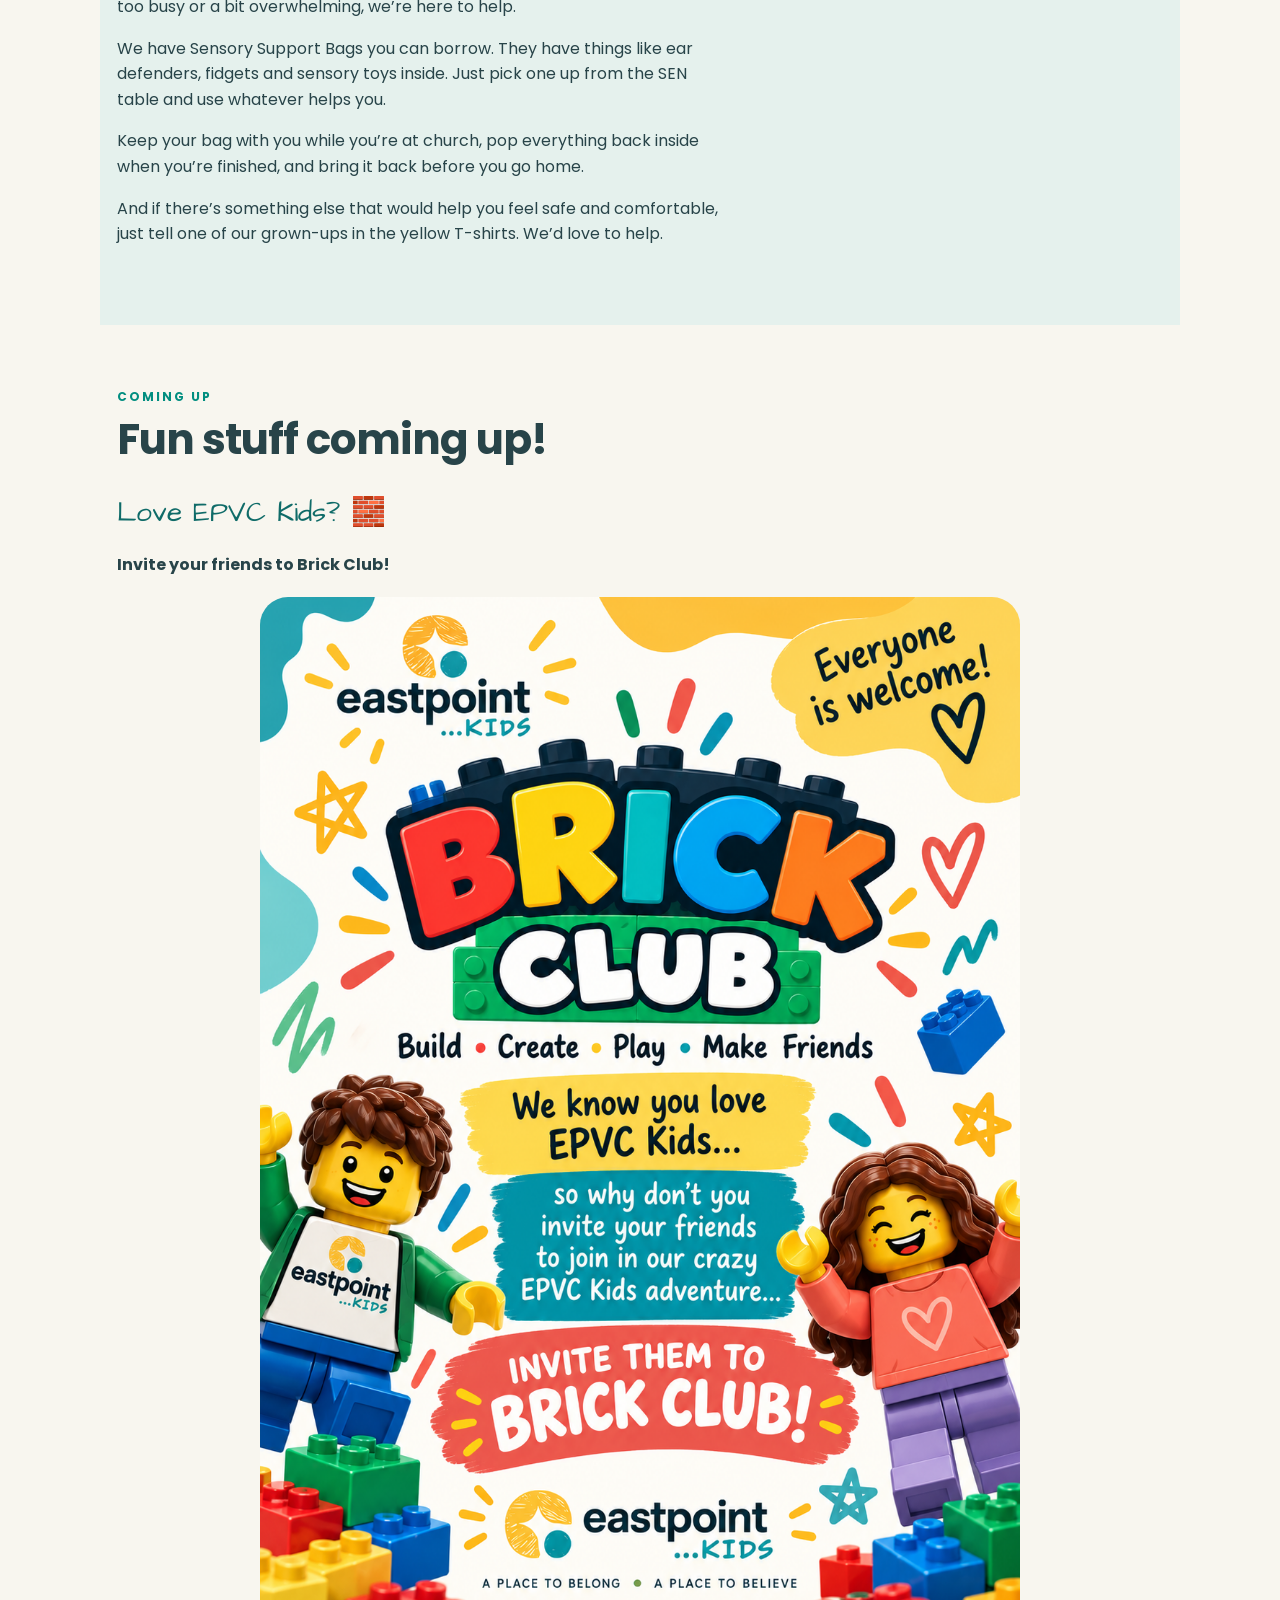
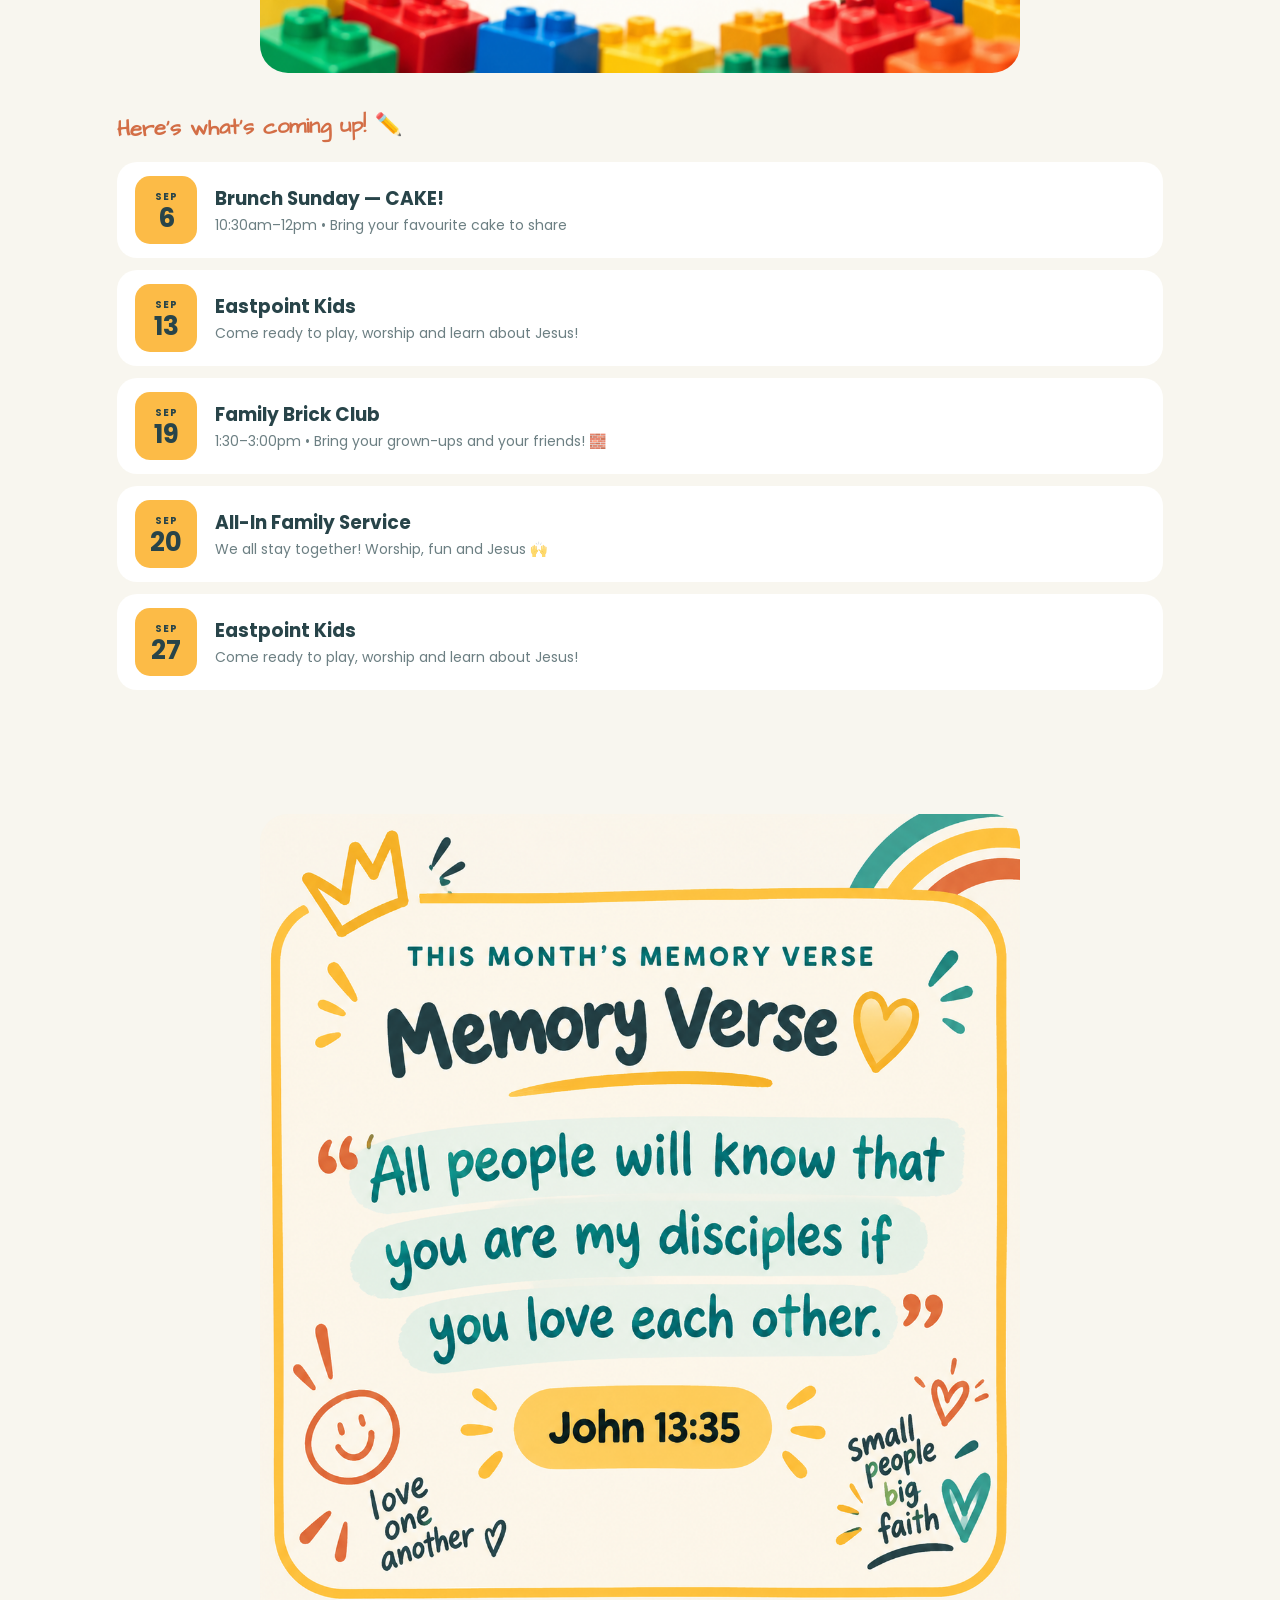
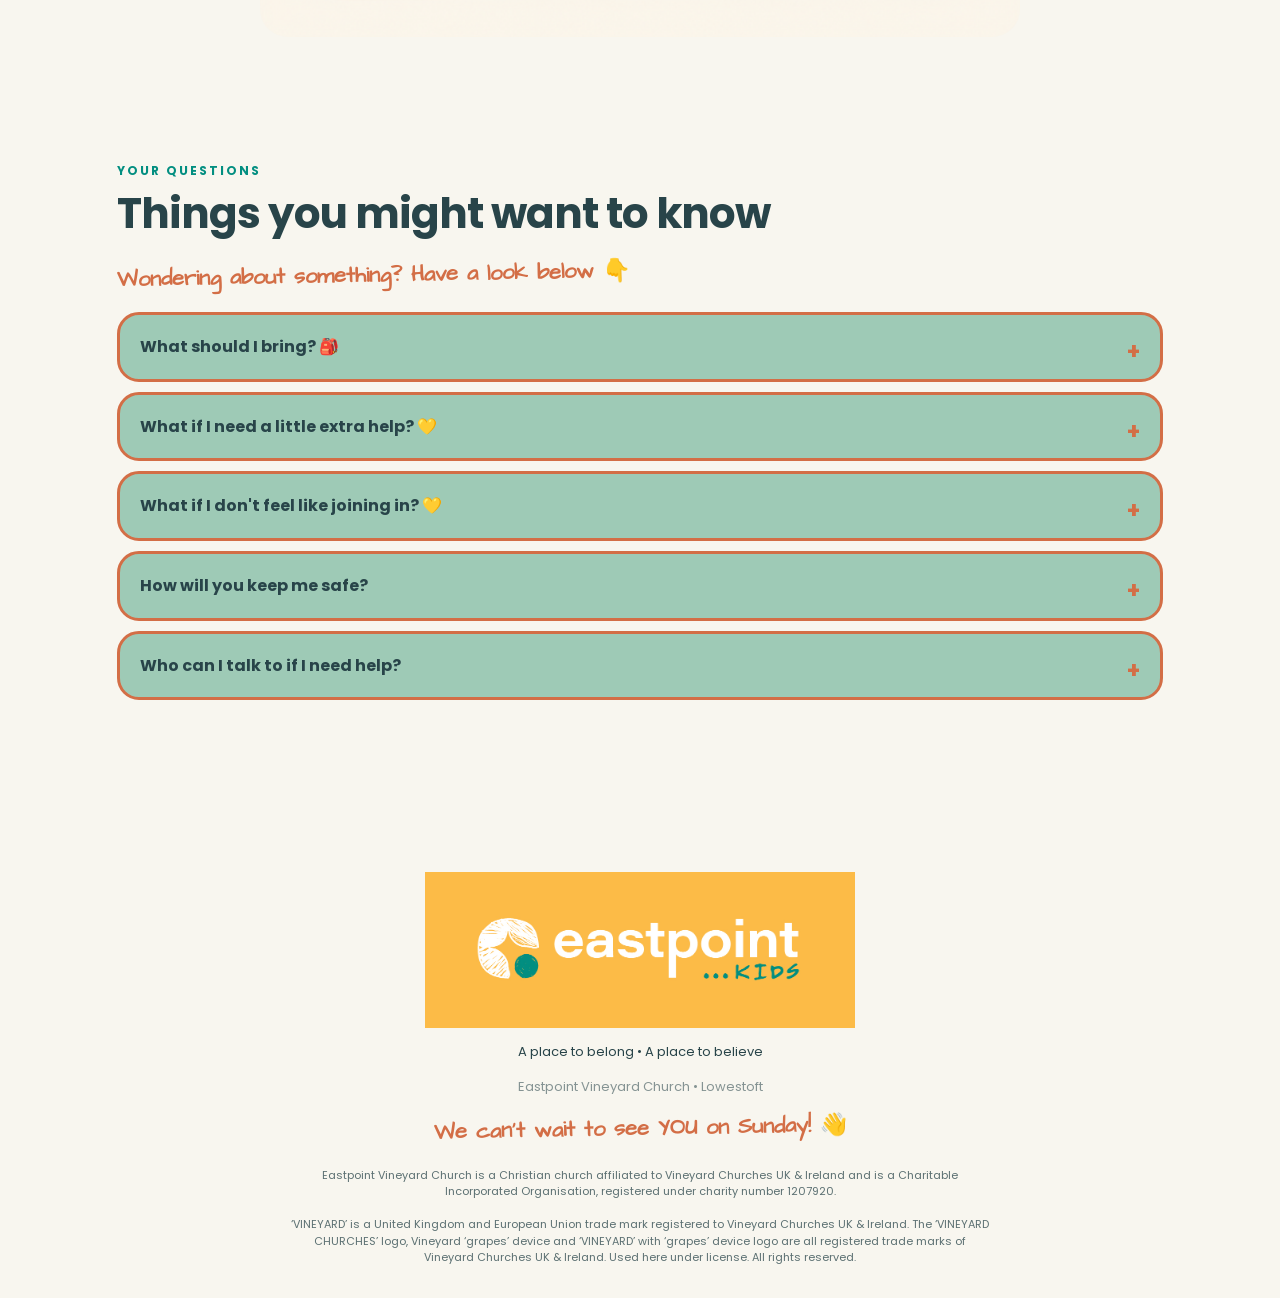
==== commit b4184214: "Revise invitation message for Brick Club Updated invitation text for Brick Club and adjusted paragra" ====
--- a/index.html
+++ b/index.html
@@ -116,13 +116,13 @@
 <section class="section container">
   <div class="eyebrow">COMING UP</div>
   <h2>Fun stuff coming up! </h2>
-  <p style="font-family:'Architects Daughter', cursive; font-size:28px; color:#0F6B68; margin-bottom:10px;">
+ <p style="font-family:'Architects Daughter', cursive; font-size:28px; color:#0F6B68; margin-bottom:10px;">
 Love EPVC Kids? 🧱
 </p>
 
-<p>
-Why not invite your friends to join in our crazy EPVC Kids adventure? Come along to <strong>Brick Club</strong> — build, create, play and make new friends!
-</p>
+<p><strong>Invite your friends to Brick Club!</strong></p>
+
+
 
 <img src="ChatGPT Image Sep 13, 2026, 07_43_24 AM.png"
      alt="EPVC Kids Brick Club"
